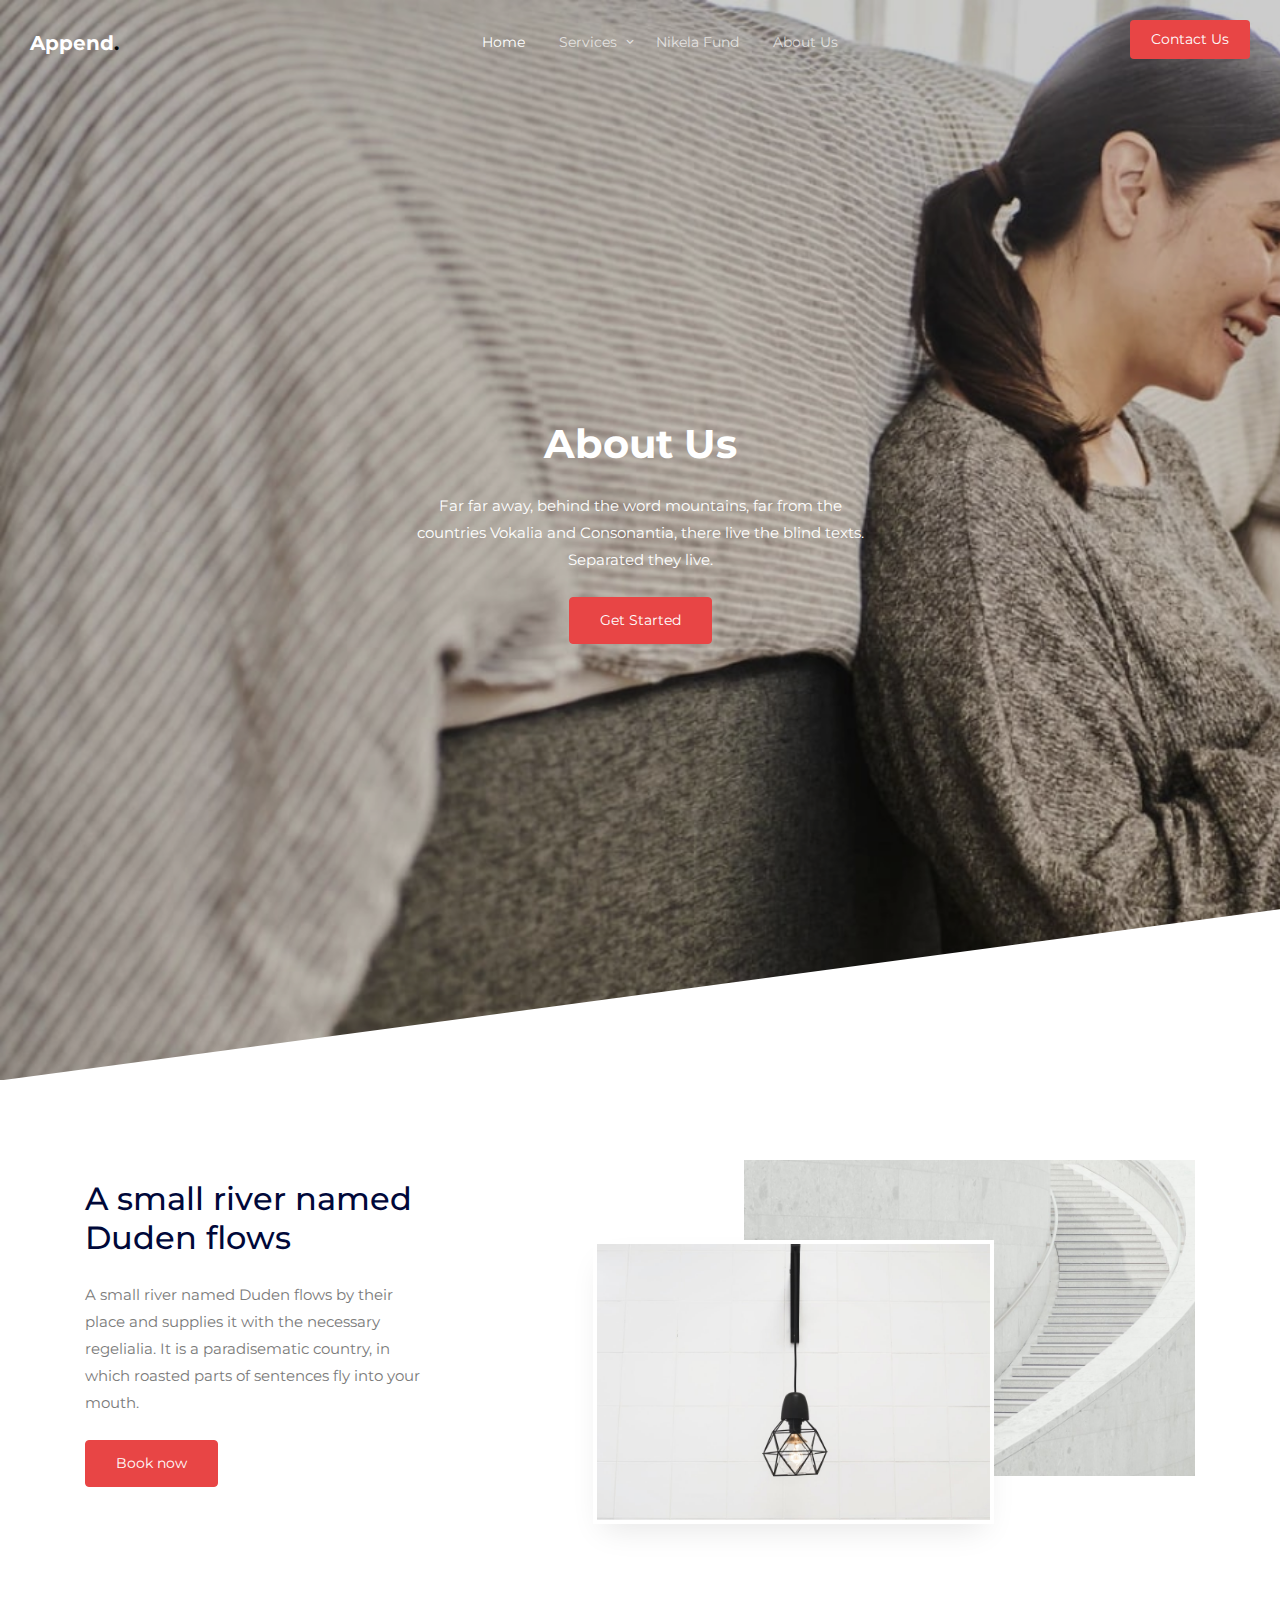
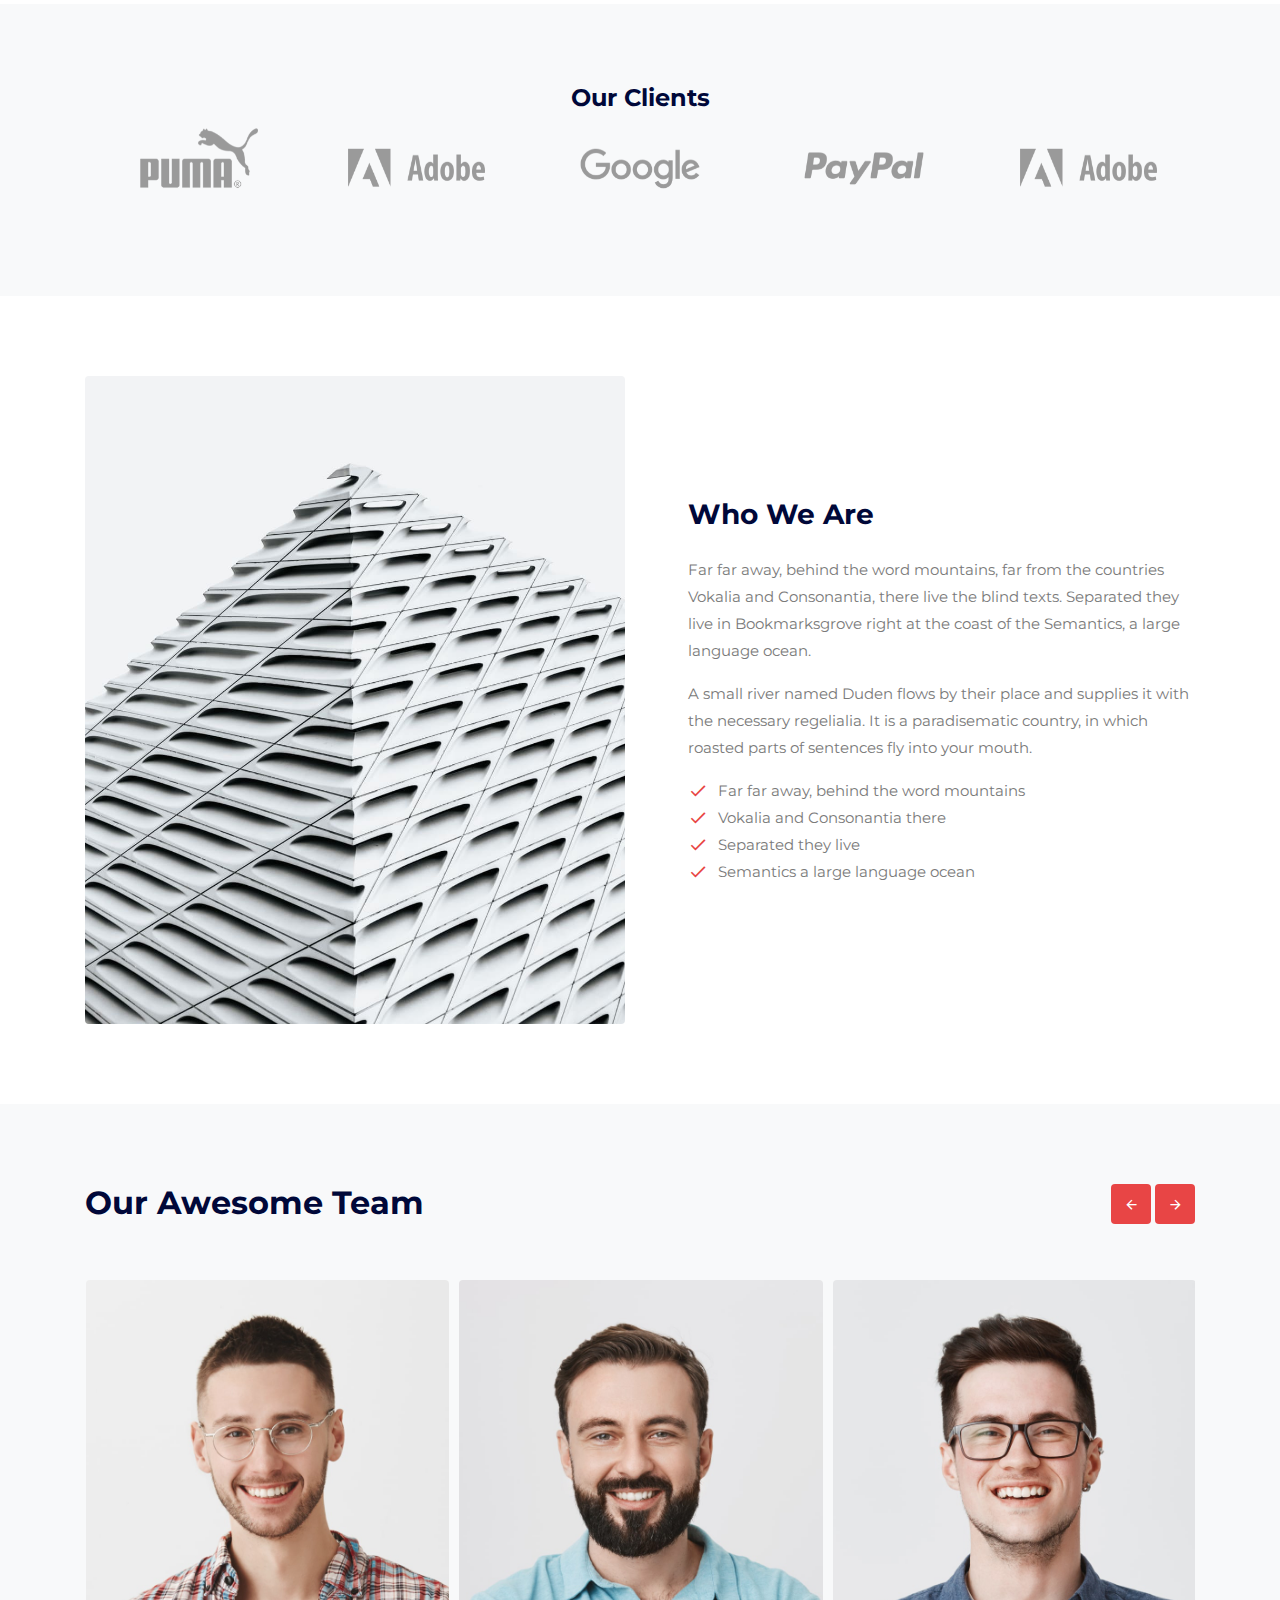
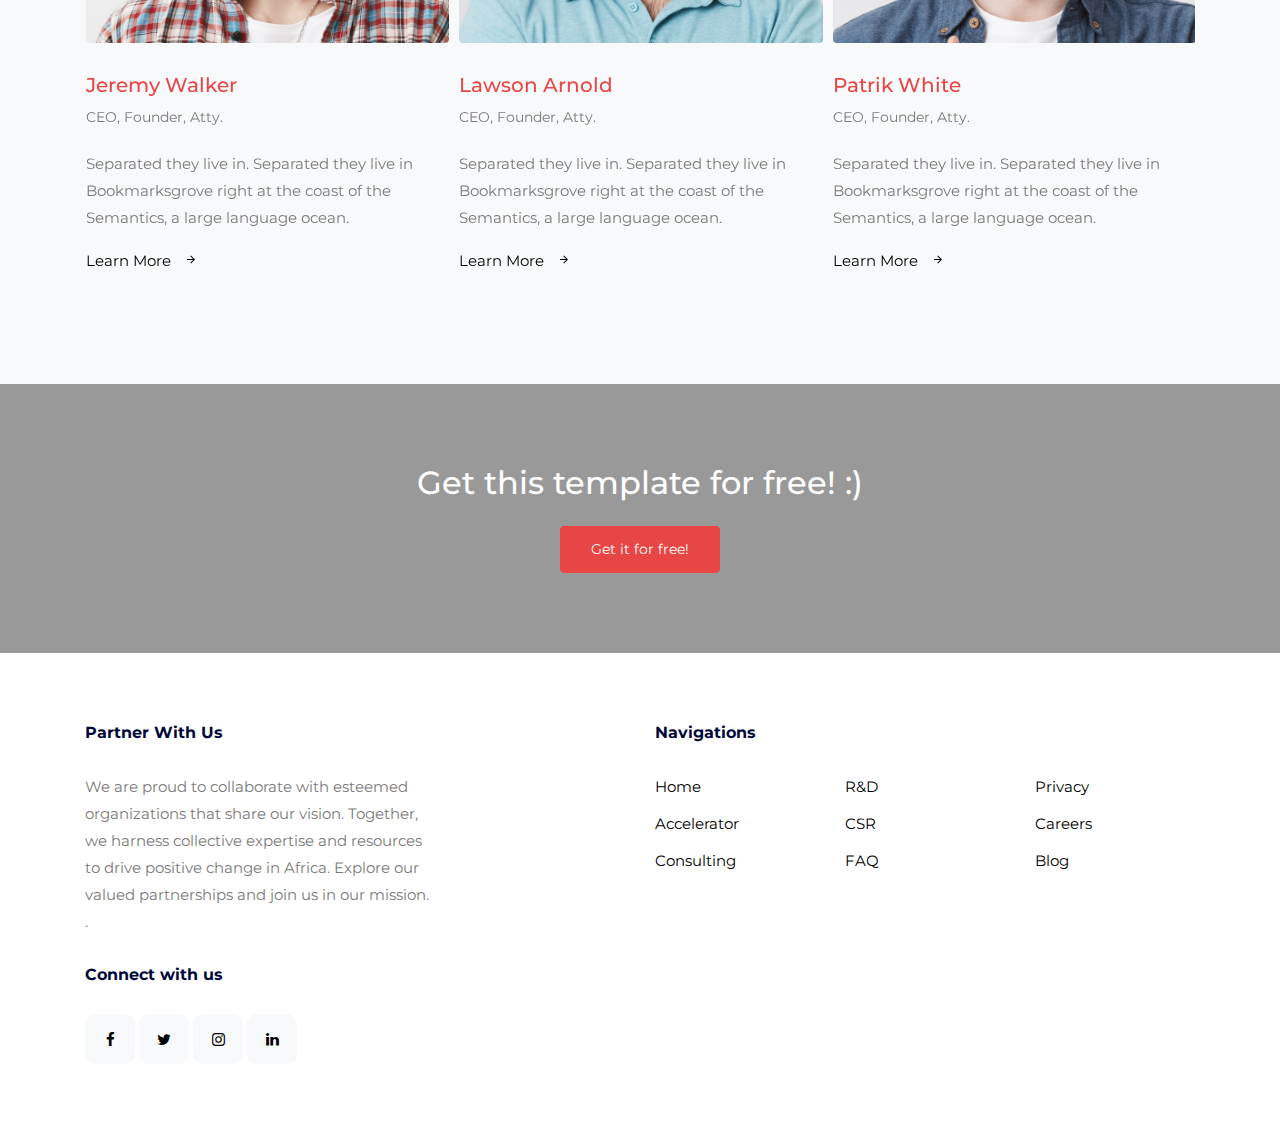
==== about.html @ 3a7e7c46 "first commit" ====
<!-- /*
* Template Name: Append
* Template Author: Untree.co
* Tempalte URI: https://untree.co/
* License: https://creativecommons.org/licenses/by/3.0/
*/ -->
<!doctype html>
<html lang="en">
<head>
  <meta charset="utf-8">
  <meta name="viewport" content="width=device-width, initial-scale=1, shrink-to-fit=no">
  <meta name="author" content="Untree.co">
  <link rel="shortcut icon" href="favicon.png">

  <meta name="description" content="" />
  <meta name="keywords" content="bootstrap, bootstrap4" />


  <link href="https://fonts.googleapis.com/css2?family=Montserrat:wght@300;400;700&display=swap" rel="stylesheet">
  
  <link rel="stylesheet" href="css/bootstrap.min.css">
  <link rel="stylesheet" href="css/owl.carousel.min.css">
  <link rel="stylesheet" href="css/owl.theme.default.min.css">
  <link rel="stylesheet" href="fonts/icomoon/style.css">
  <link rel="stylesheet" href="fonts/feather/style.css">
  <link rel="stylesheet" href="fonts/flaticon/font/flaticon.css">
  <link rel="stylesheet" href="css/jquery.fancybox.min.css">
  <link rel="stylesheet" href="css/aos.css">
  <link rel="stylesheet" href="css/style.css">

  <title>Append Free HTML Template by Untree.co</title>
</head>
<body>


    <div class="site-mobile-menu site-navbar-target">
      <div class="site-mobile-menu-header">
        <div class="site-mobile-menu-close">
          <span class="icofont-close js-menu-toggle"></span>
        </div>
      </div>
      <div class="site-mobile-menu-body"></div>
    </div>
    
    <div class="container">


      <nav class="site-nav">
        <div class="logo">
          <a href="index.html" class="text-white">Append<span class="text-black">.</span></a>
        </div>
        <div class="row align-items-center">
          
          
          <div class="col-12 col-sm-12 col-lg-12 site-navigation text-center">
            <ul class="js-clone-nav d-none d-lg-inline-block text-left site-menu">
              <li class="active"><a href="index.html">Home</a></li>
              <li class="has-children">
                <a href="#">Services</a>
                <ul class="dropdown">
                  <li><a href="accelerator.html">Upanuzi Accelerator</a></li>
                  <li><a href="consulting.html">Business Consulting</a></li>
                  <li><a href="research.html">Research and Development</a></li>
                  <li><a href="csr.html">CSR Advisory</a></li>

                   <!-- <li class="has-children"> 
                    <a href="#">Menu Two</a>
                   <ul class="dropdown">
                      <li><a href="#">Sub Menu One</a></li>
                      <li><a href="#">Sub Menu Two</a></li>
                      <li><a href="#">Sub Menu Three</a></li>
                    </ul> 
                  </li> -->
                  <!-- <li><a href="#">Menu Three</a></li> -->
                </ul>
              </li>
              <li><a href="nikela.html">Nikela Fund</a></li>
              <li><a href="about.html">About Us</a></li>
            </ul>

            <ul class="js-clone-nav d-none d-lg-inline-block text-left site-menu float-right menu-absolute">
              <li class="cta-button"><a href="contact.html" target="_blank">Contact Us</a></li>
            </ul>

            <a href="#" class="burger light ml-auto site-menu-toggle js-menu-toggle d-block d-lg-none" data-toggle="collapse" data-target="#main-navbar">
              <span></span>
            </a>

          </div>


        </div>  
      </nav> <!-- END nav -->

    </div> <!-- END container -->


    <div class="hero-slant overlay" data-stellar-background-ratio="0.5" style="background-image: url('images/hero-min.jpg')">

      <div class="container">
        <div class="row align-items-center justify-content-center">
          <div class="col-lg-7 intro text-center">
            <h1 class="text-white font-weight-bold mb-4" data-aos="fade-up" data-aos-delay="0">About Us</h1>
            <p class="text-white mb-4" data-aos="fade-up" data-aos-delay="100">Far far away, behind the word mountains, far from the countries Vokalia and Consonantia, there live the blind texts. Separated they live.</p>
            <p data-aos="fade-up" data-aos-delay="200"><a href="#" class="btn btn-primary">Get Started</a></p>
            
          
          </div>
          
          
        </div>

        
      </div>

      <div class="slant" style="background-image: url('images/slant.svg');"></div>
    </div>

    <div class="site-section about-section ">
      <div class="container">
        <div class="row align-items-center justify-content-between">
          <div class="col-lg-4">
            <h2 class="section-title mb-4">A small river named Duden flows</h2>
            <p>A small river named Duden flows by their place and supplies it with the necessary regelialia. It is a paradisematic country, in which roasted parts of sentences fly into your mouth.</p>
            <p class="mt-4"><a href="#" class="btn btn-primary btn-md">Book now</a></p>
          </div>
          <div class="col-lg-7 pl-lg-5 position-relative ">


            <div class="section-stack">
              <div class="image-stack">
                <div class="image-stack__item image-stack__item--top">
                  <img src="images/img_h_2-min.jpg" alt="">
                </div>
                <div class="image-stack__item image-stack__item--bottom">
                  <img src="images/img_h_3-min.jpg" alt="">
                </div>
              </div>
            </div>  

          </div>
        </div>
      </div>
    </div>

    <div class="site-section bg-light">
      <div class="container">
        <div class="row justify-content-center">
          <div class="col-lg-6 text-center">
            <h4 class="font-weight-bold">Our Clients</h4>
          </div>
        </div>

        <div class="owl-logos owl-carousel">
          <div class="item">
            <img src="images/logo-puma.png" alt="Image" class="img-fluid">
          </div>
          <div class="item">
            <img src="images/logo-adobe.png" alt="Image" class="img-fluid">
          </div>
          <div class="item">
            <img src="images/logo-google.png" alt="Image" class="img-fluid">
          </div>
          <div class="item">
            <img src="images/logo-paypal.png" alt="Image" class="img-fluid">
          </div>
          <div class="item">
            <img src="images/logo-adobe.png" alt="Image" class="img-fluid">
          </div>
          <div class="item">
            <img src="images/logo-google.png" alt="Image" class="img-fluid">
          </div>
          

        </div>
        
            
      </div>
      
    </div>
        

    <div class="site-section">
      <div class="container">
        <div class="row align-items-center">
          <div class="col-lg-6">
            <img src="images/img_v_2-min.jpg" alt="image" class="img-fluid rounded">
          </div>
          <div class="col-lg-6 pl-lg-5">
            <h3 class="mb-4 font-weight-bold">Who We Are</h3>
            <p>Far far away, behind the word mountains, far from the countries Vokalia and Consonantia, there live the blind texts. Separated they live in Bookmarksgrove right at the coast of the Semantics, a large language ocean.</p>

<p>A small river named Duden flows by their place and supplies it with the necessary regelialia. It is a paradisematic country, in which roasted parts of sentences fly into your mouth. </p>
            <ul class="list-check list-unstyled primary">
              <li>Far far away, behind the word mountains</li>
              <li>Vokalia and Consonantia there</li>
              <li>Separated they live</li>
              <li>Semantics a large language ocean</li>
            </ul>
          </div>
        </div>
      </div>
    </div>

    <div class="site-section slider-team-wrap bg-light">
      <div class="container">

        <div class="row mb-5 align-items-center">
          <div class="col-md-6">
            <h2 class="font-weight-bold">Our Awesome Team</h2>
          </div>
          <div class="col-md-6 text-left text-md-right">
            <div class="slider-nav">
              <a href="#" class="js-prev js-custom-prev-v2"><span class="icon-arrow_back"></span></a>
              <a href="#" class="js-next js-custom-next-v2"><span class="icon-arrow_forward"></span></a>

            </div> <!-- /.slider-nav -->
          </div>
        </div>

        <div class="slider-team owl-carousel no-nav owl-3-slider">
          <div class="team">
            <div class="pic">
              <img src="images/person_1-min.jpg" alt="Image" class="img-fluid">
            </div>
            <h3 clas><a href="#"><span class="">Jeremy</span> Walker</a></h3>
            <span class="d-block position">CEO, Founder, Atty.</span>
            <p>Separated they live in.
            Separated they live in Bookmarksgrove right at the coast of the Semantics, a large language ocean.</p>
            <p class="mb-0"><a href="#" class="more dark">Learn More <span class="icon-arrow_forward"></span></a></p>
          </div>
          <div class="team">
            <div class="pic">
              <img src="images/person_2-min.jpg" alt="Image" class="img-fluid">
            </div>
            <h3 clas><a href="#"><span class="">Lawson</span> Arnold</a></h3>
            <span class="d-block position">CEO, Founder, Atty.</span>
            <p>Separated they live in.
            Separated they live in Bookmarksgrove right at the coast of the Semantics, a large language ocean.</p>
            <p class="mb-0"><a href="#" class="more dark">Learn More <span class="icon-arrow_forward"></span></a></p>
          </div>

          <div class="team">
            <div class="pic">
              <img src="images/person_3-min.jpg" alt="Image" class="img-fluid">
            </div>
            <h3 clas><a href="#"><span class="">Patrik</span> White</a></h3>
            <span class="d-block position">CEO, Founder, Atty.</span>
            <p>Separated they live in.
            Separated they live in Bookmarksgrove right at the coast of the Semantics, a large language ocean.</p>
            <p class="mb-0"><a href="#" class="more dark">Learn More <span class="icon-arrow_forward"></span></a></p>
          </div>

          <div class="team">
            <div class="pic">
              <img src="images/person_4-min.jpg" alt="Image" class="img-fluid">
            </div>
            <h3 clas><a href="#"><span class="">Kathryn</span> Ryan</a></h3>
            <span class="d-block position">CEO, Founder, Atty.</span>
            <p>Separated they live in.
            Separated they live in Bookmarksgrove right at the coast of the Semantics, a large language ocean.</p>
            <p class="mb-0"><a href="#" class="more dark">Learn More <span class="icon-arrow_forward"></span></a></p>
          </div>

        </div>
      </div> <!-- /.container -->
    </div> <!-- /.untree_co-section -->
        
    
    <div class="site-section overlay site-cover-2" style="background-image: url('images/img_v_3-min.jpg')">
      <div class="container">
        <div class="row">
          <div class="col-lg-7 mx-auto text-center">
            <h2 class="text-white mb-4">Get this template for free! :)</h2>
            <p class="mb-0"><a href="https://untree.co/" rel="noopener" class="btn btn-primary">Get it for free!</a></p>
          </div>
        </div>
      </div>
    </div>

    <div class="site-footer">
      <div class="container">
        <div class="row justify-content-between">
          <div class="col-lg-4">
            <div class="widget">
              <h3>Partner With Us</h3>
              <p>We are proud to collaborate with esteemed organizations that share our vision. Together, we harness collective expertise and resources to drive positive change in Africa. Explore our valued partnerships and join us in our mission.
                .</p>
            </div>
            <div class="widget">
              <h3>Connect with us</h3>
              <ul class="social list-unstyled">
                <li><a href=" https://web.facebook.com/ilmconsultgh"><span class="icon-facebook"></span></a></li>
                <li><a href=" https://twitter.com/ilmconsult"><span class="icon-twitter"></span></a></li>
                <li><a href=" https://www.instagram.com/ilmconsultgh/"><span class="icon-instagram"></span></a></li>
                <!-- <li><a href="#"><span class="icon-dribbble"></span></a></li> -->
                <li><a href="https://www.linkedin.com/company/86673006/"><span class="icon-linkedin"></span></a></li>
              </ul>
            </div>
          </div>
          <div class="col-lg-6">
            <div class="row">
              <div class="col-12">
                <div class="widget">
                  <h3>Navigations</h3>
                </div>
              </div>
              <div class="col-6 col-sm-6 col-md-4">
                <div class="widget">
                  <ul class="links list-unstyled">
                    <li><a href="index.html">Home</a></li>
                    <li><a href="accelerator.html"> Accelerator</a></li>
                    <li><a href="consulting.html">Consulting</a></li>
                    
                  </ul>
                </div>
              </div>
              <div class="col-6 col-sm-6 col-md-4">
                <div class="widget">
                  <ul class="links list-unstyled">
                    <li><a href="research.html">R&D</a></li>
                    <li><a href="csr.html">CSR </a></li>
                    <li><a href="#">FAQ</a></li>

                    
                  </ul>
                </div>
              </div>
              <div class="col-6 col-sm-6 col-md-4">
                <div class="widget">
                  <ul class="links list-unstyled">                   
                    <li><a href="#">Privacy</a></li>
                    <li><a href="#">Careers</a></li>
                    <li><a href="#">Blog</a></li>
                  </ul>
                </div>
              </div>
            </div>
          </div>
        </div>

        <!-- <div class="row justify-content-center text-center copyright">
          <div class="col-md-8">
            <p>Copyright &copy;<script>document.write(new Date().getFullYear());</script>. All Rights Reserved. &mdash; Designed with love by <a href="https://untree.co">Untree.co</a> <!-- License information: https://untree.co/license/ -->
            <!-- </p> </br>  -->
            <!-- <p> Dsitributed by <a href="https://themewagon.com">themewagon</a> </p> -->
          <!-- </div> -->
        <!-- </div> -->
      </div>
    </div>
    

    <div id="overlayer"></div>
    <div class="loader">
      <div class="spinner-border" role="status">
        <span class="sr-only">Loading...</span>
      </div>
    </div>

    <script src="js/jquery-3.5.1.min.js"></script>
    <script src="js/jquery-migrate-3.0.0.min.js"></script>
    <script src="js/popper.min.js"></script>
    <script src="js/bootstrap.min.js"></script>
    <script src="js/owl.carousel.min.js"></script>
    <script src="js/aos.js"></script>
    <script src="js/imagesloaded.pkgd.js"></script>
    <script src="js/isotope.pkgd.min.js"></script>
    <script src="js/jquery.animateNumber.min.js"></script>
    <script src="js/jquery.stellar.min.js"></script>
    <script src="js/jquery.waypoints.min.js"></script>
    <script src="js/jquery.fancybox.min.js"></script>
    <script src="js/custom.js"></script>

    
  </body>
  </html>
---- fonts/icomoon/style.css ----
@font-face {
  font-family: 'icomoon';
  src:  url('fonts/icomoon.eot?10si43');
  src:  url('fonts/icomoon.eot?10si43#iefix') format('embedded-opentype'),
    url('fonts/icomoon.ttf?10si43') format('truetype'),
    url('fonts/icomoon.woff?10si43') format('woff'),
    url('fonts/icomoon.svg?10si43#icomoon') format('svg');
  font-weight: normal;
  font-style: normal;
}

[class^="icon-"], [class*=" icon-"] {
  /* use !important to prevent issues with browser extensions that change fonts */
  font-family: 'icomoon' !important;
  speak: none;
  font-style: normal;
  font-weight: normal;
  font-variant: normal;
  text-transform: none;
  line-height: 1;

  /* Better Font Rendering =========== */
  -webkit-font-smoothing: antialiased;
  -moz-osx-font-smoothing: grayscale;
}

.icon-asterisk:before {
  content: "\f069";
}
.icon-plus:before {
  content: "\f067";
}
.icon-question:before {
  content: "\f128";
}
.icon-minus:before {
  content: "\f068";
}
.icon-glass:before {
  content: "\f000";
}
.icon-music:before {
  content: "\f001";
}
.icon-search:before {
  content: "\f002";
}
.icon-envelope-o:before {
  content: "\f003";
}
.icon-heart:before {
  content: "\f004";
}
.icon-star:before {
  content: "\f005";
}
.icon-star-o:before {
  content: "\f006";
}
.icon-user:before {
  content: "\f007";
}
.icon-film:before {
  content: "\f008";
}
.icon-th-large:before {
  content: "\f009";
}
.icon-th:before {
  content: "\f00a";
}
.icon-th-list:before {
  content: "\f00b";
}
.icon-check:before {
  content: "\f00c";
}
.icon-close:before {
  content: "\f00d";
}
.icon-remove:before {
  content: "\f00d";
}
.icon-times:before {
  content: "\f00d";
}
.icon-search-plus:before {
  content: "\f00e";
}
.icon-search-minus:before {
  content: "\f010";
}
.icon-power-off:before {
  content: "\f011";
}
.icon-signal:before {
  content: "\f012";
}
.icon-cog:before {
  content: "\f013";
}
.icon-gear:before {
  content: "\f013";
}
.icon-trash-o:before {
  content: "\f014";
}
.icon-home:before {
  content: "\f015";
}
.icon-file-o:before {
  content: "\f016";
}
.icon-clock-o:before {
  content: "\f017";
}
.icon-road:before {
  content: "\f018";
}
.icon-download:before {
  content: "\f019";
}
.icon-arrow-circle-o-down:before {
  content: "\f01a";
}
.icon-arrow-circle-o-up:before {
  content: "\f01b";
}
.icon-inbox:before {
  content: "\f01c";
}
.icon-play-circle-o:before {
  content: "\f01d";
}
.icon-repeat:before {
  content: "\f01e";
}
.icon-rotate-right:before {
  content: "\f01e";
}
.icon-refresh:before {
  content: "\f021";
}
.icon-list-alt:before {
  content: "\f022";
}
.icon-lock:before {
  content: "\f023";
}
.icon-flag:before {
  content: "\f024";
}
.icon-headphones:before {
  content: "\f025";
}
.icon-volume-off:before {
  content: "\f026";
}
.icon-volume-down:before {
  content: "\f027";
}
.icon-volume-up:before {
  content: "\f028";
}
.icon-qrcode:before {
  content: "\f029";
}
.icon-barcode:before {
  content: "\f02a";
}
.icon-tag:before {
  content: "\f02b";
}
.icon-tags:before {
  content: "\f02c";
}
.icon-book:before {
  content: "\f02d";
}
.icon-bookmark:before {
  content: "\f02e";
}
.icon-print:before {
  content: "\f02f";
}
.icon-camera:before {
  content: "\f030";
}
.icon-font:before {
  content: "\f031";
}
.icon-bold:before {
  content: "\f032";
}
.icon-italic:before {
  content: "\f033";
}
.icon-text-height:before {
  content: "\f034";
}
.icon-text-width:before {
  content: "\f035";
}
.icon-align-left:before {
  content: "\f036";
}
.icon-align-center:before {
  content: "\f037";
}
.icon-align-right:before {
  content: "\f038";
}
.icon-align-justify:before {
  content: "\f039";
}
.icon-list:before {
  content: "\f03a";
}
.icon-dedent:before {
  content: "\f03b";
}
.icon-outdent:before {
  content: "\f03b";
}
.icon-indent:before {
  content: "\f03c";
}
.icon-video-camera:before {
  content: "\f03d";
}
.icon-image:before {
  content: "\f03e";
}
.icon-photo:before {
  content: "\f03e";
}
.icon-picture-o:before {
  content: "\f03e";
}
.icon-pencil:before {
  content: "\f040";
}
.icon-map-marker:before {
  content: "\f041";
}
.icon-adjust:before {
  content: "\f042";
}
.icon-tint:before {
  content: "\f043";
}
.icon-edit:before {
  content: "\f044";
}
.icon-pencil-square-o:before {
  content: "\f044";
}
.icon-share-square-o:before {
  content: "\f045";
}
.icon-check-square-o:before {
  content: "\f046";
}
.icon-arrows:before {
  content: "\f047";
}
.icon-step-backward:before {
  content: "\f048";
}
.icon-fast-backward:before {
  content: "\f049";
}
.icon-backward:before {
  content: "\f04a";
}
.icon-play:before {
  content: "\f04b";
}
.icon-pause:before {
  content: "\f04c";
}
.icon-stop:before {
  content: "\f04d";
}
.icon-forward:before {
  content: "\f04e";
}
.icon-fast-forward:before {
  content: "\f050";
}
.icon-step-forward:before {
  content: "\f051";
}
.icon-eject:before {
  content: "\f052";
}
.icon-chevron-left:before {
  content: "\f053";
}
.icon-chevron-right:before {
  content: "\f054";
}
.icon-plus-circle:before {
  content: "\f055";
}
.icon-minus-circle:before {
  content: "\f056";
}
.icon-times-circle:before {
  content: "\f057";
}
.icon-check-circle:before {
  content: "\f058";
}
.icon-question-circle:before {
  content: "\f059";
}
.icon-info-circle:before {
  content: "\f05a";
}
.icon-crosshairs:before {
  content: "\f05b";
}
.icon-times-circle-o:before {
  content: "\f05c";
}
.icon-check-circle-o:before {
  content: "\f05d";
}
.icon-ban:before {
  content: "\f05e";
}
.icon-arrow-left:before {
  content: "\f060";
}
.icon-arrow-right:before {
  content: "\f061";
}
.icon-arrow-up:before {
  content: "\f062";
}
.icon-arrow-down:before {
  content: "\f063";
}
.icon-mail-forward:before {
  content: "\f064";
}
.icon-share:before {
  content: "\f064";
}
.icon-expand:before {
  content: "\f065";
}
.icon-compress:before {
  content: "\f066";
}
.icon-exclamation-circle:before {
  content: "\f06a";
}
.icon-gift:before {
  content: "\f06b";
}
.icon-leaf:before {
  content: "\f06c";
}
.icon-fire:before {
  content: "\f06d";
}
.icon-eye:before {
  content: "\f06e";
}
.icon-eye-slash:before {
  content: "\f070";
}
.icon-exclamation-triangle:before {
  content: "\f071";
}
.icon-warning:before {
  content: "\f071";
}
.icon-plane:before {
  content: "\f072";
}
.icon-calendar:before {
  content: "\f073";
}
.icon-random:before {
  content: "\f074";
}
.icon-comment:before {
  content: "\f075";
}
.icon-magnet:before {
  content: "\f076";
}
.icon-chevron-up:before {
  content: "\f077";
}
.icon-chevron-down:before {
  content: "\f078";
}
.icon-retweet:before {
  content: "\f079";
}
.icon-shopping-cart:before {
  content: "\f07a";
}
.icon-folder:before {
  content: "\f07b";
}
.icon-folder-open:before {
  content: "\f07c";
}
.icon-arrows-v:before {
  content: "\f07d";
}
.icon-arrows-h:before {
  content: "\f07e";
}
.icon-bar-chart:before {
  content: "\f080";
}
.icon-bar-chart-o:before {
  content: "\f080";
}
.icon-twitter-square:before {
  content: "\f081";
}
.icon-facebook-square:before {
  content: "\f082";
}
.icon-camera-retro:before {
  content: "\f083";
}
.icon-key:before {
  content: "\f084";
}
.icon-cogs:before {
  content: "\f085";
}
.icon-gears:before {
  content: "\f085";
}
.icon-comments:before {
  content: "\f086";
}
.icon-thumbs-o-up:before {
  content: "\f087";
}
.icon-thumbs-o-down:before {
  content: "\f088";
}
.icon-star-half:before {
  content: "\f089";
}
.icon-heart-o:before {
  content: "\f08a";
}
.icon-sign-out:before {
  content: "\f08b";
}
.icon-linkedin-square:before {
  content: "\f08c";
}
.icon-thumb-tack:before {
  content: "\f08d";
}
.icon-external-link:before {
  content: "\f08e";
}
.icon-sign-in:before {
  content: "\f090";
}
.icon-trophy:before {
  content: "\f091";
}
.icon-github-square:before {
  content: "\f092";
}
.icon-upload:before {
  content: "\f093";
}
.icon-lemon-o:before {
  content: "\f094";
}
.icon-phone:before {
  content: "\f095";
}
.icon-square-o:before {
  content: "\f096";
}
.icon-bookmark-o:before {
  content: "\f097";
}
.icon-phone-square:before {
  content: "\f098";
}
.icon-twitter:before {
  content: "\f099";
}
.icon-facebook:before {
  content: "\f09a";
}
.icon-facebook-f:before {
  content: "\f09a";
}
.icon-github:before {
  content: "\f09b";
}
.icon-unlock:before {
  content: "\f09c";
}
.icon-credit-card:before {
  content: "\f09d";
}
.icon-feed:before {
  content: "\f09e";
}
.icon-rss:before {
  content: "\f09e";
}
.icon-hdd-o:before {
  content: "\f0a0";
}
.icon-bullhorn:before {
  content: "\f0a1";
}
.icon-bell-o:before {
  content: "\f0a2";
}
.icon-certificate:before {
  content: "\f0a3";
}
.icon-hand-o-right:before {
  content: "\f0a4";
}
.icon-hand-o-left:before {
  content: "\f0a5";
}
.icon-hand-o-up:before {
  content: "\f0a6";
}
.icon-hand-o-down:before {
  content: "\f0a7";
}
.icon-arrow-circle-left:before {
  content: "\f0a8";
}
.icon-arrow-circle-right:before {
  content: "\f0a9";
}
.icon-arrow-circle-up:before {
  content: "\f0aa";
}
.icon-arrow-circle-down:before {
  content: "\f0ab";
}
.icon-globe:before {
  content: "\f0ac";
}
.icon-wrench:before {
  content: "\f0ad";
}
.icon-tasks:before {
  content: "\f0ae";
}
.icon-filter:before {
  content: "\f0b0";
}
.icon-briefcase:before {
  content: "\f0b1";
}
.icon-arrows-alt:before {
  content: "\f0b2";
}
.icon-group:before {
  content: "\f0c0";
}
.icon-users:before {
  content: "\f0c0";
}
.icon-chain:before {
  content: "\f0c1";
}
.icon-link:before {
  content: "\f0c1";
}
.icon-cloud:before {
  content: "\f0c2";
}
.icon-flask:before {
  content: "\f0c3";
}
.icon-cut:before {
  content: "\f0c4";
}
.icon-scissors:before {
  content: "\f0c4";
}
.icon-copy:before {
  content: "\f0c5";
}
.icon-files-o:before {
  content: "\f0c5";
}
.icon-paperclip:before {
  content: "\f0c6";
}
.icon-floppy-o:before {
  content: "\f0c7";
}
.icon-save:before {
  content: "\f0c7";
}
.icon-square:before {
  content: "\f0c8";
}
.icon-bars:before {
  content: "\f0c9";
}
.icon-navicon:before {
  content: "\f0c9";
}
.icon-reorder:before {
  content: "\f0c9";
}
.icon-list-ul:before {
  content: "\f0ca";
}
.icon-list-ol:before {
  content: "\f0cb";
}
.icon-strikethrough:before {
  content: "\f0cc";
}
.icon-underline:before {
  content: "\f0cd";
}
.icon-table:before {
  content: "\f0ce";
}
.icon-magic:before {
  content: "\f0d0";
}
.icon-truck:before {
  content: "\f0d1";
}
.icon-pinterest:before {
  content: "\f0d2";
}
.icon-pinterest-square:before {
  content: "\f0d3";
}
.icon-google-plus-square:before {
  content: "\f0d4";
}
.icon-google-plus:before {
  content: "\f0d5";
}
.icon-money:before {
  content: "\f0d6";
}
.icon-caret-down:before {
  content: "\f0d7";
}
.icon-caret-up:before {
  content: "\f0d8";
}
.icon-caret-left:before {
  content: "\f0d9";
}
.icon-caret-right:before {
  content: "\f0da";
}
.icon-columns:before {
  content: "\f0db";
}
.icon-sort:before {
  content: "\f0dc";
}
.icon-unsorted:before {
  content: "\f0dc";
}
.icon-sort-desc:before {
  content: "\f0dd";
}
.icon-sort-down:before {
  content: "\f0dd";
}
.icon-sort-asc:before {
  content: "\f0de";
}
.icon-sort-up:before {
  content: "\f0de";
}
.icon-envelope:before {
  content: "\f0e0";
}
.icon-linkedin:before {
  content: "\f0e1";
}
.icon-rotate-left:before {
  content: "\f0e2";
}
.icon-undo:before {
  content: "\f0e2";
}
.icon-gavel:before {
  content: "\f0e3";
}
.icon-legal:before {
  content: "\f0e3";
}
.icon-dashboard:before {
  content: "\f0e4";
}
.icon-tachometer:before {
  content: "\f0e4";
}
.icon-comment-o:before {
  content: "\f0e5";
}
.icon-comments-o:before {
  content: "\f0e6";
}
.icon-bolt:before {
  content: "\f0e7";
}
.icon-flash:before {
  content: "\f0e7";
}
.icon-sitemap:before {
  content: "\f0e8";
}
.icon-umbrella:before {
  content: "\f0e9";
}
.icon-clipboard:before {
  content: "\f0ea";
}
.icon-paste:before {
  content: "\f0ea";
}
.icon-lightbulb-o:before {
  content: "\f0eb";
}
.icon-exchange:before {
  content: "\f0ec";
}
.icon-cloud-download:before {
  content: "\f0ed";
}
.icon-cloud-upload:before {
  content: "\f0ee";
}
.icon-user-md:before {
  content: "\f0f0";
}
.icon-stethoscope:before {
  content: "\f0f1";
}
.icon-suitcase:before {
  content: "\f0f2";
}
.icon-bell:before {
  content: "\f0f3";
}
.icon-coffee:before {
  content: "\f0f4";
}
.icon-cutlery:before {
  content: "\f0f5";
}
.icon-file-text-o:before {
  content: "\f0f6";
}
.icon-building-o:before {
  content: "\f0f7";
}
.icon-hospital-o:before {
  content: "\f0f8";
}
.icon-ambulance:before {
  content: "\f0f9";
}
.icon-medkit:before {
  content: "\f0fa";
}
.icon-fighter-jet:before {
  content: "\f0fb";
}
.icon-beer:before {
  content: "\f0fc";
}
.icon-h-square:before {
  content: "\f0fd";
}
.icon-plus-square:before {
  content: "\f0fe";
}
.icon-angle-double-left:before {
  content: "\f100";
}
.icon-angle-double-right:before {
  content: "\f101";
}
.icon-angle-double-up:before {
  content: "\f102";
}
.icon-angle-double-down:before {
  content: "\f103";
}
.icon-angle-left:before {
  content: "\f104";
}
.icon-angle-right:before {
  content: "\f105";
}
.icon-angle-up:before {
  content: "\f106";
}
.icon-angle-down:before {
  content: "\f107";
}
.icon-desktop:before {
  content: "\f108";
}
.icon-laptop:before {
  content: "\f109";
}
.icon-tablet:before {
  content: "\f10a";
}
.icon-mobile:before {
  content: "\f10b";
}
.icon-mobile-phone:before {
  content: "\f10b";
}
.icon-circle-o:before {
  content: "\f10c";
}
.icon-quote-left:before {
  content: "\f10d";
}
.icon-quote-right:before {
  content: "\f10e";
}
.icon-spinner:before {
  content: "\f110";
}
.icon-circle:before {
  content: "\f111";
}
.icon-mail-reply:before {
  content: "\f112";
}
.icon-reply:before {
  content: "\f112";
}
.icon-github-alt:before {
  content: "\f113";
}
.icon-folder-o:before {
  content: "\f114";
}
.icon-folder-open-o:before {
  content: "\f115";
}
.icon-smile-o:before {
  content: "\f118";
}
.icon-frown-o:before {
  content: "\f119";
}
.icon-meh-o:before {
  content: "\f11a";
}
.icon-gamepad:before {
  content: "\f11b";
}
.icon-keyboard-o:before {
  content: "\f11c";
}
.icon-flag-o:before {
  content: "\f11d";
}
.icon-flag-checkered:before {
  content: "\f11e";
}
.icon-terminal:before {
  content: "\f120";
}
.icon-code:before {
  content: "\f121";
}
.icon-mail-reply-all:before {
  content: "\f122";
}
.icon-reply-all:before {
  content: "\f122";
}
.icon-star-half-empty:before {
  content: "\f123";
}
.icon-star-half-full:before {
  content: "\f123";
}
.icon-star-half-o:before {
  content: "\f123";
}
.icon-location-arrow:before {
  content: "\f124";
}
.icon-crop:before {
  content: "\f125";
}
.icon-code-fork:before {
  content: "\f126";
}
.icon-chain-broken:before {
  content: "\f127";
}
.icon-unlink:before {
  content: "\f127";
}
.icon-info:before {
  content: "\f129";
}
.icon-exclamation:before {
  content: "\f12a";
}
.icon-superscript:before {
  content: "\f12b";
}
.icon-subscript:before {
  content: "\f12c";
}
.icon-eraser:before {
  content: "\f12d";
}
.icon-puzzle-piece:before {
  content: "\f12e";
}
.icon-microphone:before {
  content: "\f130";
}
.icon-microphone-slash:before {
  content: "\f131";
}
.icon-shield:before {
  content: "\f132";
}
.icon-calendar-o:before {
  content: "\f133";
}
.icon-fire-extinguisher:before {
  content: "\f134";
}
.icon-rocket:before {
  content: "\f135";
}
.icon-maxcdn:before {
  content: "\f136";
}
.icon-chevron-circle-left:before {
  content: "\f137";
}
.icon-chevron-circle-right:before {
  content: "\f138";
}
.icon-chevron-circle-up:before {
  content: "\f139";
}
.icon-chevron-circle-down:before {
  content: "\f13a";
}
.icon-html5:before {
  content: "\f13b";
}
.icon-css3:before {
  content: "\f13c";
}
.icon-anchor:before {
  content: "\f13d";
}
.icon-unlock-alt:before {
  content: "\f13e";
}
.icon-bullseye:before {
  content: "\f140";
}
.icon-ellipsis-h:before {
  content: "\f141";
}
.icon-ellipsis-v:before {
  content: "\f142";
}
.icon-rss-square:before {
  content: "\f143";
}
.icon-play-circle:before {
  content: "\f144";
}
.icon-ticket:before {
  content: "\f145";
}
.icon-minus-square:before {
  content: "\f146";
}
.icon-minus-square-o:before {
  content: "\f147";
}
.icon-level-up:before {
  content: "\f148";
}
.icon-level-down:before {
  content: "\f149";
}
.icon-check-square:before {
  content: "\f14a";
}
.icon-pencil-square:before {
  content: "\f14b";
}
.icon-external-link-square:before {
  content: "\f14c";
}
.icon-share-square:before {
  content: "\f14d";
}
.icon-compass:before {
  content: "\f14e";
}
.icon-caret-square-o-down:before {
  content: "\f150";
}
.icon-toggle-down:before {
  content: "\f150";
}
.icon-caret-square-o-up:before {
  content: "\f151";
}
.icon-toggle-up:before {
  content: "\f151";
}
.icon-caret-square-o-right:before {
  content: "\f152";
}
.icon-toggle-right:before {
  content: "\f152";
}
.icon-eur:before {
  content: "\f153";
}
.icon-euro:before {
  content: "\f153";
}
.icon-gbp:before {
  content: "\f154";
}
.icon-dollar:before {
  content: "\f155";
}
.icon-usd:before {
  content: "\f155";
}
.icon-inr:before {
  content: "\f156";
}
.icon-rupee:before {
  content: "\f156";
}
.icon-cny:before {
  content: "\f157";
}
.icon-jpy:before {
  content: "\f157";
}
.icon-rmb:before {
  content: "\f157";
}
.icon-yen:before {
  content: "\f157";
}
.icon-rouble:before {
  content: "\f158";
}
.icon-rub:before {
  content: "\f158";
}
.icon-ruble:before {
  content: "\f158";
}
.icon-krw:before {
  content: "\f159";
}
.icon-won:before {
  content: "\f159";
}
.icon-bitcoin:before {
  content: "\f15a";
}
.icon-btc:before {
  content: "\f15a";
}
.icon-file:before {
  content: "\f15b";
}
.icon-file-text:before {
  content: "\f15c";
}
.icon-sort-alpha-asc:before {
  content: "\f15d";
}
.icon-sort-alpha-desc:before {
  content: "\f15e";
}
.icon-sort-amount-asc:before {
  content: "\f160";
}
.icon-sort-amount-desc:before {
  content: "\f161";
}
.icon-sort-numeric-asc:before {
  content: "\f162";
}
.icon-sort-numeric-desc:before {
  content: "\f163";
}
.icon-thumbs-up:before {
  content: "\f164";
}
.icon-thumbs-down:before {
  content: "\f165";
}
.icon-youtube-square:before {
  content: "\f166";
}
.icon-youtube:before {
  content: "\f167";
}
.icon-xing:before {
  content: "\f168";
}
.icon-xing-square:before {
  content: "\f169";
}
.icon-youtube-play:before {
  content: "\f16a";
}
.icon-dropbox:before {
  content: "\f16b";
}
.icon-stack-overflow:before {
  content: "\f16c";
}
.icon-instagram:before {
  content: "\f16d";
}
.icon-flickr:before {
  content: "\f16e";
}
.icon-adn:before {
  content: "\f170";
}
.icon-bitbucket:before {
  content: "\f171";
}
.icon-bitbucket-square:before {
  content: "\f172";
}
.icon-tumblr:before {
  content: "\f173";
}
.icon-tumblr-square:before {
  content: "\f174";
}
.icon-long-arrow-down:before {
  content: "\f175";
}
.icon-long-arrow-up:before {
  content: "\f176";
}
.icon-long-arrow-left:before {
  content: "\f177";
}
.icon-long-arrow-right:before {
  content: "\f178";
}
.icon-apple:before {
  content: "\f179";
}
.icon-windows:before {
  content: "\f17a";
}
.icon-android:before {
  content: "\f17b";
}
.icon-linux:before {
  content: "\f17c";
}
.icon-dribbble:before {
  content: "\f17d";
}
.icon-skype:before {
  content: "\f17e";
}
.icon-foursquare:before {
  content: "\f180";
}
.icon-trello:before {
  content: "\f181";
}
.icon-female:before {
  content: "\f182";
}
.icon-male:before {
  content: "\f183";
}
.icon-gittip:before {
  content: "\f184";
}
.icon-gratipay:before {
  content: "\f184";
}
.icon-sun-o:before {
  content: "\f185";
}
.icon-moon-o:before {
  content: "\f186";
}
.icon-archive:before {
  content: "\f187";
}
.icon-bug:before {
  content: "\f188";
}
.icon-vk:before {
  content: "\f189";
}
.icon-weibo:before {
  content: "\f18a";
}
.icon-renren:before {
  content: "\f18b";
}
.icon-pagelines:before {
  content: "\f18c";
}
.icon-stack-exchange:before {
  content: "\f18d";
}
.icon-arrow-circle-o-right:before {
  content: "\f18e";
}
.icon-arrow-circle-o-left:before {
  content: "\f190";
}
.icon-caret-square-o-left:before {
  content: "\f191";
}
.icon-toggle-left:before {
  content: "\f191";
}
.icon-dot-circle-o:before {
  content: "\f192";
}
.icon-wheelchair:before {
  content: "\f193";
}
.icon-vimeo-square:before {
  content: "\f194";
}
.icon-try:before {
  content: "\f195";
}
.icon-turkish-lira:before {
  content: "\f195";
}
.icon-plus-square-o:before {
  content: "\f196";
}
.icon-space-shuttle:before {
  content: "\f197";
}
.icon-slack:before {
  content: "\f198";
}
.icon-envelope-square:before {
  content: "\f199";
}
.icon-wordpress:before {
  content: "\f19a";
}
.icon-openid:before {
  content: "\f19b";
}
.icon-bank:before {
  content: "\f19c";
}
.icon-institution:before {
  content: "\f19c";
}
.icon-university:before {
  content: "\f19c";
}
.icon-graduation-cap:before {
  content: "\f19d";
}
.icon-mortar-board:before {
  content: "\f19d";
}
.icon-yahoo:before {
  content: "\f19e";
}
.icon-google:before {
  content: "\f1a0";
}
.icon-reddit:before {
  content: "\f1a1";
}
.icon-reddit-square:before {
  content: "\f1a2";
}
.icon-stumbleupon-circle:before {
  content: "\f1a3";
}
.icon-stumbleupon:before {
  content: "\f1a4";
}
.icon-delicious:before {
  content: "\f1a5";
}
.icon-digg:before {
  content: "\f1a6";
}
.icon-pied-piper-pp:before {
  content: "\f1a7";
}
.icon-pied-piper-alt:before {
  content: "\f1a8";
}
.icon-drupal:before {
  content: "\f1a9";
}
.icon-joomla:before {
  content: "\f1aa";
}
.icon-language:before {
  content: "\f1ab";
}
.icon-fax:before {
  content: "\f1ac";
}
.icon-building:before {
  content: "\f1ad";
}
.icon-child:before {
  content: "\f1ae";
}
.icon-paw:before {
  content: "\f1b0";
}
.icon-spoon:before {
  content: "\f1b1";
}
.icon-cube:before {
  content: "\f1b2";
}
.icon-cubes:before {
  content: "\f1b3";
}
.icon-behance:before {
  content: "\f1b4";
}
.icon-behance-square:before {
  content: "\f1b5";
}
.icon-steam:before {
  content: "\f1b6";
}
.icon-steam-square:before {
  content: "\f1b7";
}
.icon-recycle:before {
  content: "\f1b8";
}
.icon-automobile:before {
  content: "\f1b9";
}
.icon-car:before {
  content: "\f1b9";
}
.icon-cab:before {
  content: "\f1ba";
}
.icon-taxi:before {
  content: "\f1ba";
}
.icon-tree:before {
  content: "\f1bb";
}
.icon-spotify:before {
  content: "\f1bc";
}
.icon-deviantart:before {
  content: "\f1bd";
}
.icon-soundcloud:before {
  content: "\f1be";
}
.icon-database:before {
  content: "\f1c0";
}
.icon-file-pdf-o:before {
  content: "\f1c1";
}
.icon-file-word-o:before {
  content: "\f1c2";
}
.icon-file-excel-o:before {
  content: "\f1c3";
}
.icon-file-powerpoint-o:before {
  content: "\f1c4";
}
.icon-file-image-o:before {
  content: "\f1c5";
}
.icon-file-photo-o:before {
  content: "\f1c5";
}
.icon-file-picture-o:before {
  content: "\f1c5";
}
.icon-file-archive-o:before {
  content: "\f1c6";
}
.icon-file-zip-o:before {
  content: "\f1c6";
}
.icon-file-audio-o:before {
  content: "\f1c7";
}
.icon-file-sound-o:before {
  content: "\f1c7";
}
.icon-file-movie-o:before {
  content: "\f1c8";
}
.icon-file-video-o:before {
  content: "\f1c8";
}
.icon-file-code-o:before {
  content: "\f1c9";
}
.icon-vine:before {
  content: "\f1ca";
}
.icon-codepen:before {
  content: "\f1cb";
}
.icon-jsfiddle:before {
  content: "\f1cc";
}
.icon-life-bouy:before {
  content: "\f1cd";
}
.icon-life-buoy:before {
  content: "\f1cd";
}
.icon-life-ring:before {
  content: "\f1cd";
}
.icon-life-saver:before {
  content: "\f1cd";
}
.icon-support:before {
  content: "\f1cd";
}
.icon-circle-o-notch:before {
  content: "\f1ce";
}
.icon-ra:before {
  content: "\f1d0";
}
.icon-rebel:before {
  content: "\f1d0";
}
.icon-resistance:before {
  content: "\f1d0";
}
.icon-empire:before {
  content: "\f1d1";
}
.icon-ge:before {
  content: "\f1d1";
}
.icon-git-square:before {
  content: "\f1d2";
}
.icon-git:before {
  content: "\f1d3";
}
.icon-hacker-news:before {
  content: "\f1d4";
}
.icon-y-combinator-square:before {
  content: "\f1d4";
}
.icon-yc-square:before {
  content: "\f1d4";
}
.icon-tencent-weibo:before {
  content: "\f1d5";
}
.icon-qq:before {
  content: "\f1d6";
}
.icon-wechat:before {
  content: "\f1d7";
}
.icon-weixin:before {
  content: "\f1d7";
}
.icon-paper-plane:before {
  content: "\f1d8";
}
.icon-send:before {
  content: "\f1d8";
}
.icon-paper-plane-o:before {
  content: "\f1d9";
}
.icon-send-o:before {
  content: "\f1d9";
}
.icon-history:before {
  content: "\f1da";
}
.icon-circle-thin:before {
  content: "\f1db";
}
.icon-header:before {
  content: "\f1dc";
}
.icon-paragraph:before {
  content: "\f1dd";
}
.icon-sliders:before {
  content: "\f1de";
}
.icon-share-alt:before {
  content: "\f1e0";
}
.icon-share-alt-square:before {
  content: "\f1e1";
}
.icon-bomb:before {
  content: "\f1e2";
}
.icon-futbol-o:before {
  content: "\f1e3";
}
.icon-soccer-ball-o:before {
  content: "\f1e3";
}
.icon-tty:before {
  content: "\f1e4";
}
.icon-binoculars:before {
  content: "\f1e5";
}
.icon-plug:before {
  content: "\f1e6";
}
.icon-slideshare:before {
  content: "\f1e7";
}
.icon-twitch:before {
  content: "\f1e8";
}
.icon-yelp:before {
  content: "\f1e9";
}
.icon-newspaper-o:before {
  content: "\f1ea";
}
.icon-wifi:before {
  content: "\f1eb";
}
.icon-calculator:before {
  content: "\f1ec";
}
.icon-paypal:before {
  content: "\f1ed";
}
.icon-google-wallet:before {
  content: "\f1ee";
}
.icon-cc-visa:before {
  content: "\f1f0";
}
.icon-cc-mastercard:before {
  content: "\f1f1";
}
.icon-cc-discover:before {
  content: "\f1f2";
}
.icon-cc-amex:before {
  content: "\f1f3";
}
.icon-cc-paypal:before {
  content: "\f1f4";
}
.icon-cc-stripe:before {
  content: "\f1f5";
}
.icon-bell-slash:before {
  content: "\f1f6";
}
.icon-bell-slash-o:before {
  content: "\f1f7";
}
.icon-trash:before {
  content: "\f1f8";
}
.icon-copyright:before {
  content: "\f1f9";
}
.icon-at:before {
  content: "\f1fa";
}
.icon-eyedropper:before {
  content: "\f1fb";
}
.icon-paint-brush:before {
  content: "\f1fc";
}
.icon-birthday-cake:before {
  content: "\f1fd";
}
.icon-area-chart:before {
  content: "\f1fe";
}
.icon-pie-chart:before {
  content: "\f200";
}
.icon-line-chart:before {
  content: "\f201";
}
.icon-lastfm:before {
  content: "\f202";
}
.icon-lastfm-square:before {
  content: "\f203";
}
.icon-toggle-off:before {
  content: "\f204";
}
.icon-toggle-on:before {
  content: "\f205";
}
.icon-bicycle:before {
  content: "\f206";
}
.icon-bus:before {
  content: "\f207";
}
.icon-ioxhost:before {
  content: "\f208";
}
.icon-angellist:before {
  content: "\f209";
}
.icon-cc:before {
  content: "\f20a";
}
.icon-ils:before {
  content: "\f20b";
}
.icon-shekel:before {
  content: "\f20b";
}
.icon-sheqel:before {
  content: "\f20b";
}
.icon-meanpath:before {
  content: "\f20c";
}
.icon-buysellads:before {
  content: "\f20d";
}
.icon-connectdevelop:before {
  content: "\f20e";
}
.icon-dashcube:before {
  content: "\f210";
}
.icon-forumbee:before {
  content: "\f211";
}
.icon-leanpub:before {
  content: "\f212";
}
.icon-sellsy:before {
  content: "\f213";
}
.icon-shirtsinbulk:before {
  content: "\f214";
}
.icon-simplybuilt:before {
  content: "\f215";
}
.icon-skyatlas:before {
  content: "\f216";
}
.icon-cart-plus:before {
  content: "\f217";
}
.icon-cart-arrow-down:before {
  content: "\f218";
}
.icon-diamond:before {
  content: "\f219";
}
.icon-ship:before {
  content: "\f21a";
}
.icon-user-secret:before {
  content: "\f21b";
}
.icon-motorcycle:before {
  content: "\f21c";
}
.icon-street-view:before {
  content: "\f21d";
}
.icon-heartbeat:before {
  content: "\f21e";
}
.icon-venus:before {
  content: "\f221";
}
.icon-mars:before {
  content: "\f222";
}
.icon-mercury:before {
  content: "\f223";
}
.icon-intersex:before {
  content: "\f224";
}
.icon-transgender:before {
  content: "\f224";
}
.icon-transgender-alt:before {
  content: "\f225";
}
.icon-venus-double:before {
  content: "\f226";
}
.icon-mars-double:before {
  content: "\f227";
}
.icon-venus-mars:before {
  content: "\f228";
}
.icon-mars-stroke:before {
  content: "\f229";
}
.icon-mars-stroke-v:before {
  content: "\f22a";
}
.icon-mars-stroke-h:before {
  content: "\f22b";
}
.icon-neuter:before {
  content: "\f22c";
}
.icon-genderless:before {
  content: "\f22d";
}
.icon-facebook-official:before {
  content: "\f230";
}
.icon-pinterest-p:before {
  content: "\f231";
}
.icon-whatsapp:before {
  content: "\f232";
}
.icon-server:before {
  content: "\f233";
}
.icon-user-plus:before {
  content: "\f234";
}
.icon-user-times:before {
  content: "\f235";
}
.icon-bed:before {
  content: "\f236";
}
.icon-hotel:before {
  content: "\f236";
}
.icon-viacoin:before {
  content: "\f237";
}
.icon-train:before {
  content: "\f238";
}
.icon-subway:before {
  content: "\f239";
}
.icon-medium:before {
  content: "\f23a";
}
.icon-y-combinator:before {
  content: "\f23b";
}
.icon-yc:before {
  content: "\f23b";
}
.icon-optin-monster:before {
  content: "\f23c";
}
.icon-opencart:before {
  content: "\f23d";
}
.icon-expeditedssl:before {
  content: "\f23e";
}
.icon-battery:before {
  content: "\f240";
}
.icon-battery-4:before {
  content: "\f240";
}
.icon-battery-full:before {
  content: "\f240";
}
.icon-battery-3:before {
  content: "\f241";
}
.icon-battery-three-quarters:before {
  content: "\f241";
}
.icon-battery-2:before {
  content: "\f242";
}
.icon-battery-half:before {
  content: "\f242";
}
.icon-battery-1:before {
  content: "\f243";
}
.icon-battery-quarter:before {
  content: "\f243";
}
.icon-battery-0:before {
  content: "\f244";
}
.icon-battery-empty:before {
  content: "\f244";
}
.icon-mouse-pointer:before {
  content: "\f245";
}
.icon-i-cursor:before {
  content: "\f246";
}
.icon-object-group:before {
  content: "\f247";
}
.icon-object-ungroup:before {
  content: "\f248";
}
.icon-sticky-note:before {
  content: "\f249";
}
.icon-sticky-note-o:before {
  content: "\f24a";
}
.icon-cc-jcb:before {
  content: "\f24b";
}
.icon-cc-diners-club:before {
  content: "\f24c";
}
.icon-clone:before {
  content: "\f24d";
}
.icon-balance-scale:before {
  content: "\f24e";
}
.icon-hourglass-o:before {
  content: "\f250";
}
.icon-hourglass-1:before {
  content: "\f251";
}
.icon-hourglass-start:before {
  content: "\f251";
}
.icon-hourglass-2:before {
  content: "\f252";
}
.icon-hourglass-half:before {
  content: "\f252";
}
.icon-hourglass-3:before {
  content: "\f253";
}
.icon-hourglass-end:before {
  content: "\f253";
}
.icon-hourglass:before {
  content: "\f254";
}
.icon-hand-grab-o:before {
  content: "\f255";
}
.icon-hand-rock-o:before {
  content: "\f255";
}
.icon-hand-paper-o:before {
  content: "\f256";
}
.icon-hand-stop-o:before {
  content: "\f256";
}
.icon-hand-scissors-o:before {
  content: "\f257";
}
.icon-hand-lizard-o:before {
  content: "\f258";
}
.icon-hand-spock-o:before {
  content: "\f259";
}
.icon-hand-pointer-o:before {
  content: "\f25a";
}
.icon-hand-peace-o:before {
  content: "\f25b";
}
.icon-trademark:before {
  content: "\f25c";
}
.icon-registered:before {
  content: "\f25d";
}
.icon-creative-commons:before {
  content: "\f25e";
}
.icon-gg:before {
  content: "\f260";
}
.icon-gg-circle:before {
  content: "\f261";
}
.icon-tripadvisor:before {
  content: "\f262";
}
.icon-odnoklassniki:before {
  content: "\f263";
}
.icon-odnoklassniki-square:before {
  content: "\f264";
}
.icon-get-pocket:before {
  content: "\f265";
}
.icon-wikipedia-w:before {
  content: "\f266";
}
.icon-safari:before {
  content: "\f267";
}
.icon-chrome:before {
  content: "\f268";
}
.icon-firefox:before {
  content: "\f269";
}
.icon-opera:before {
  content: "\f26a";
}
.icon-internet-explorer:before {
  content: "\f26b";
}
.icon-television:before {
  content: "\f26c";
}
.icon-tv:before {
  content: "\f26c";
}
.icon-contao:before {
  content: "\f26d";
}
.icon-500px:before {
  content: "\f26e";
}
.icon-amazon:before {
  content: "\f270";
}
.icon-calendar-plus-o:before {
  content: "\f271";
}
.icon-calendar-minus-o:before {
  content: "\f272";
}
.icon-calendar-times-o:before {
  content: "\f273";
}
.icon-calendar-check-o:before {
  content: "\f274";
}
.icon-industry:before {
  content: "\f275";
}
.icon-map-pin:before {
  content: "\f276";
}
.icon-map-signs:before {
  content: "\f277";
}
.icon-map-o:before {
  content: "\f278";
}
.icon-map:before {
  content: "\f279";
}
.icon-commenting:before {
  content: "\f27a";
}
.icon-commenting-o:before {
  content: "\f27b";
}
.icon-houzz:before {
  content: "\f27c";
}
.icon-vimeo:before {
  content: "\f27d";
}
.icon-black-tie:before {
  content: "\f27e";
}
.icon-fonticons:before {
  content: "\f280";
}
.icon-reddit-alien:before {
  content: "\f281";
}
.icon-edge:before {
  content: "\f282";
}
.icon-credit-card-alt:before {
  content: "\f283";
}
.icon-codiepie:before {
  content: "\f284";
}
.icon-modx:before {
  content: "\f285";
}
.icon-fort-awesome:before {
  content: "\f286";
}
.icon-usb:before {
  content: "\f287";
}
.icon-product-hunt:before {
  content: "\f288";
}
.icon-mixcloud:before {
  content: "\f289";
}
.icon-scribd:before {
  content: "\f28a";
}
.icon-pause-circle:before {
  content: "\f28b";
}
.icon-pause-circle-o:before {
  content: "\f28c";
}
.icon-stop-circle:before {
  content: "\f28d";
}
.icon-stop-circle-o:before {
  content: "\f28e";
}
.icon-shopping-bag:before {
  content: "\f290";
}
.icon-shopping-basket:before {
  content: "\f291";
}
.icon-hashtag:before {
  content: "\f292";
}
.icon-bluetooth:before {
  content: "\f293";
}
.icon-bluetooth-b:before {
  content: "\f294";
}
.icon-percent:before {
  content: "\f295";
}
.icon-gitlab:before {
  content: "\f296";
}
.icon-wpbeginner:before {
  content: "\f297";
}
.icon-wpforms:before {
  content: "\f298";
}
.icon-envira:before {
  content: "\f299";
}
.icon-universal-access:before {
  content: "\f29a";
}
.icon-wheelchair-alt:before {
  content: "\f29b";
}
.icon-question-circle-o:before {
  content: "\f29c";
}
.icon-blind:before {
  content: "\f29d";
}
.icon-audio-description:before {
  content: "\f29e";
}
.icon-volume-control-phone:before {
  content: "\f2a0";
}
.icon-braille:before {
  content: "\f2a1";
}
.icon-assistive-listening-systems:before {
  content: "\f2a2";
}
.icon-american-sign-language-interpreting:before {
  content: "\f2a3";
}
.icon-asl-interpreting:before {
  content: "\f2a3";
}
.icon-deaf:before {
  content: "\f2a4";
}
.icon-deafness:before {
  content: "\f2a4";
}
.icon-hard-of-hearing:before {
  content: "\f2a4";
}
.icon-glide:before {
  content: "\f2a5";
}
.icon-glide-g:before {
  content: "\f2a6";
}
.icon-sign-language:before {
  content: "\f2a7";
}
.icon-signing:before {
  content: "\f2a7";
}
.icon-low-vision:before {
  content: "\f2a8";
}
.icon-viadeo:before {
  content: "\f2a9";
}
.icon-viadeo-square:before {
  content: "\f2aa";
}
.icon-snapchat:before {
  content: "\f2ab";
}
.icon-snapchat-ghost:before {
  content: "\f2ac";
}
.icon-snapchat-square:before {
  content: "\f2ad";
}
.icon-pied-piper:before {
  content: "\f2ae";
}
.icon-first-order:before {
  content: "\f2b0";
}
.icon-yoast:before {
  content: "\f2b1";
}
.icon-themeisle:before {
  content: "\f2b2";
}
.icon-google-plus-circle:before {
  content: "\f2b3";
}
.icon-google-plus-official:before {
  content: "\f2b3";
}
.icon-fa:before {
  content: "\f2b4";
}
.icon-font-awesome:before {
  content: "\f2b4";
}
.icon-handshake-o:before {
  content: "\f2b5";
}
.icon-envelope-open:before {
  content: "\f2b6";
}
.icon-envelope-open-o:before {
  content: "\f2b7";
}
.icon-linode:before {
  content: "\f2b8";
}
.icon-address-book:before {
  content: "\f2b9";
}
.icon-address-book-o:before {
  content: "\f2ba";
}
.icon-address-card:before {
  content: "\f2bb";
}
.icon-vcard:before {
  content: "\f2bb";
}
.icon-address-card-o:before {
  content: "\f2bc";
}
.icon-vcard-o:before {
  content: "\f2bc";
}
.icon-user-circle:before {
  content: "\f2bd";
}
.icon-user-circle-o:before {
  content: "\f2be";
}
.icon-user-o:before {
  content: "\f2c0";
}
.icon-id-badge:before {
  content: "\f2c1";
}
.icon-drivers-license:before {
  content: "\f2c2";
}
.icon-id-card:before {
  content: "\f2c2";
}
.icon-drivers-license-o:before {
  content: "\f2c3";
}
.icon-id-card-o:before {
  content: "\f2c3";
}
.icon-quora:before {
  content: "\f2c4";
}
.icon-free-code-camp:before {
  content: "\f2c5";
}
.icon-telegram:before {
  content: "\f2c6";
}
.icon-thermometer:before {
  content: "\f2c7";
}
.icon-thermometer-4:before {
  content: "\f2c7";
}
.icon-thermometer-full:before {
  content: "\f2c7";
}
.icon-thermometer-3:before {
  content: "\f2c8";
}
.icon-thermometer-three-quarters:before {
  content: "\f2c8";
}
.icon-thermometer-2:before {
  content: "\f2c9";
}
.icon-thermometer-half:before {
  content: "\f2c9";
}
.icon-thermometer-1:before {
  content: "\f2ca";
}
.icon-thermometer-quarter:before {
  content: "\f2ca";
}
.icon-thermometer-0:before {
  content: "\f2cb";
}
.icon-thermometer-empty:before {
  content: "\f2cb";
}
.icon-shower:before {
  content: "\f2cc";
}
.icon-bath:before {
  content: "\f2cd";
}
.icon-bathtub:before {
  content: "\f2cd";
}
.icon-s15:before {
  content: "\f2cd";
}
.icon-podcast:before {
  content: "\f2ce";
}
.icon-window-maximize:before {
  content: "\f2d0";
}
.icon-window-minimize:before {
  content: "\f2d1";
}
.icon-window-restore:before {
  content: "\f2d2";
}
.icon-times-rectangle:before {
  content: "\f2d3";
}
.icon-window-close:before {
  content: "\f2d3";
}
.icon-times-rectangle-o:before {
  content: "\f2d4";
}
.icon-window-close-o:before {
  content: "\f2d4";
}
.icon-bandcamp:before {
  content: "\f2d5";
}
.icon-grav:before {
  content: "\f2d6";
}
.icon-etsy:before {
  content: "\f2d7";
}
.icon-imdb:before {
  content: "\f2d8";
}
.icon-ravelry:before {
  content: "\f2d9";
}
.icon-eercast:before {
  content: "\f2da";
}
.icon-microchip:before {
  content: "\f2db";
}
.icon-snowflake-o:before {
  content: "\f2dc";
}
.icon-superpowers:before {
  content: "\f2dd";
}
.icon-wpexplorer:before {
  content: "\f2de";
}
.icon-meetup:before {
  content: "\f2e0";
}
.icon-3d_rotation:before {
  content: "\e84d";
}
.icon-ac_unit:before {
  content: "\eb3b";
}
.icon-alarm:before {
  content: "\e855";
}
.icon-access_alarms:before {
  content: "\e191";
}
.icon-schedule:before {
  content: "\e8b5";
}
.icon-accessibility:before {
  content: "\e84e";
}
.icon-accessible:before {
  content: "\e914";
}
.icon-account_balance:before {
  content: "\e84f";
}
.icon-account_balance_wallet:before {
  content: "\e850";
}
.icon-account_box:before {
  content: "\e851";
}
.icon-account_circle:before {
  content: "\e853";
}
.icon-adb:before {
  content: "\e60e";
}
.icon-add:before {
  content: "\e145";
}
.icon-add_a_photo:before {
  content: "\e439";
}
.icon-alarm_add:before {
  content: "\e856";
}
.icon-add_alert:before {
  content: "\e003";
}
.icon-add_box:before {
  content: "\e146";
}
.icon-add_circle:before {
  content: "\e147";
}
.icon-control_point:before {
  content: "\e3ba";
}
.icon-add_location:before {
  content: "\e567";
}
.icon-add_shopping_cart:before {
  content: "\e854";
}
.icon-queue:before {
  content: "\e03c";
}
.icon-add_to_queue:before {
  content: "\e05c";
}
.icon-adjust2:before {
  content: "\e39e";
}
.icon-airline_seat_flat:before {
  content: "\e630";
}
.icon-airline_seat_flat_angled:before {
  content: "\e631";
}
.icon-airline_seat_individual_suite:before {
  content: "\e632";
}
.icon-airline_seat_legroom_extra:before {
  content: "\e633";
}
.icon-airline_seat_legroom_normal:before {
  content: "\e634";
}
.icon-airline_seat_legroom_reduced:before {
  content: "\e635";
}
.icon-airline_seat_recline_extra:before {
  content: "\e636";
}
.icon-airline_seat_recline_normal:before {
  content: "\e637";
}
.icon-flight:before {
  content: "\e539";
}
.icon-airplanemode_inactive:before {
  content: "\e194";
}
.icon-airplay:before {
  content: "\e055";
}
.icon-airport_shuttle:before {
  content: "\eb3c";
}
.icon-alarm_off:before {
  content: "\e857";
}
.icon-alarm_on:before {
  content: "\e858";
}
.icon-album:before {
  content: "\e019";
}
.icon-all_inclusive:before {
  content: "\eb3d";
}
.icon-all_out:before {
  content: "\e90b";
}
.icon-android2:before {
  content: "\e859";
}
.icon-announcement:before {
  content: "\e85a";
}
.icon-apps:before {
  content: "\e5c3";
}
.icon-archive2:before {
  content: "\e149";
}
.icon-arrow_back:before {
  content: "\e5c4";
}
.icon-arrow_downward:before {
  content: "\e5db";
}
.icon-arrow_drop_down:before {
  content: "\e5c5";
}
.icon-arrow_drop_down_circle:before {
  content: "\e5c6";
}
.icon-arrow_drop_up:before {
  content: "\e5c7";
}
.icon-arrow_forward:before {
  content: "\e5c8";
}
.icon-arrow_upward:before {
  content: "\e5d8";
}
.icon-art_track:before {
  content: "\e060";
}
.icon-aspect_ratio:before {
  content: "\e85b";
}
.icon-poll:before {
  content: "\e801";
}
.icon-assignment:before {
  content: "\e85d";
}
.icon-assignment_ind:before {
  content: "\e85e";
}
.icon-assignment_late:before {
  content: "\e85f";
}
.icon-assignment_return:before {
  content: "\e860";
}
.icon-assignment_returned:before {
  content: "\e861";
}
.icon-assignment_turned_in:before {
  content: "\e862";
}
.icon-assistant:before {
  content: "\e39f";
}
.icon-flag2:before {
  content: "\e153";
}
.icon-attach_file:before {
  content: "\e226";
}
.icon-attach_money:before {
  content: "\e227";
}
.icon-attachment:before {
  content: "\e2bc";
}
.icon-audiotrack:before {
  content: "\e3a1";
}
.icon-autorenew:before {
  content: "\e863";
}
.icon-av_timer:before {
  content: "\e01b";
}
.icon-backspace:before {
  content: "\e14a";
}
.icon-cloud_upload:before {
  content: "\e2c3";
}
.icon-battery_alert:before {
  content: "\e19c";
}
.icon-battery_charging_full:before {
  content: "\e1a3";
}
.icon-battery_std:before {
  content: "\e1a5";
}
.icon-battery_unknown:before {
  content: "\e1a6";
}
.icon-beach_access:before {
  content: "\eb3e";
}
.icon-beenhere:before {
  content: "\e52d";
}
.icon-block:before {
  content: "\e14b";
}
.icon-bluetooth2:before {
  content: "\e1a7";
}
.icon-bluetooth_searching:before {
  content: "\e1aa";
}
.icon-bluetooth_connected:before {
  content: "\e1a8";
}
.icon-bluetooth_disabled:before {
  content: "\e1a9";
}
.icon-blur_circular:before {
  content: "\e3a2";
}
.icon-blur_linear:before {
  content: "\e3a3";
}
.icon-blur_off:before {
  content: "\e3a4";
}
.icon-blur_on:before {
  content: "\e3a5";
}
.icon-class:before {
  content: "\e86e";
}
.icon-turned_in:before {
  content: "\e8e6";
}
.icon-turned_in_not:before {
  content: "\e8e7";
}
.icon-border_all:before {
  content: "\e228";
}
.icon-border_bottom:before {
  content: "\e229";
}
.icon-border_clear:before {
  content: "\e22a";
}
.icon-border_color:before {
  content: "\e22b";
}
.icon-border_horizontal:before {
  content: "\e22c";
}
.icon-border_inner:before {
  content: "\e22d";
}
.icon-border_left:before {
  content: "\e22e";
}
.icon-border_outer:before {
  content: "\e22f";
}
.icon-border_right:before {
  content: "\e230";
}
.icon-border_style:before {
  content: "\e231";
}
.icon-border_top:before {
  content: "\e232";
}
.icon-border_vertical:before {
  content: "\e233";
}
.icon-branding_watermark:before {
  content: "\e06b";
}
.icon-brightness_1:before {
  content: "\e3a6";
}
.icon-brightness_2:before {
  content: "\e3a7";
}
.icon-brightness_3:before {
  content: "\e3a8";
}
.icon-brightness_4:before {
  content: "\e3a9";
}
.icon-brightness_low:before {
  content: "\e1ad";
}
.icon-brightness_medium:before {
  content: "\e1ae";
}
.icon-brightness_high:before {
  content: "\e1ac";
}
.icon-brightness_auto:before {
  content: "\e1ab";
}
.icon-broken_image:before {
  content: "\e3ad";
}
.icon-brush:before {
  content: "\e3ae";
}
.icon-bubble_chart:before {
  content: "\e6dd";
}
.icon-bug_report:before {
  content: "\e868";
}
.icon-build:before {
  content: "\e869";
}
.icon-burst_mode:before {
  content: "\e43c";
}
.icon-domain:before {
  content: "\e7ee";
}
.icon-business_center:before {
  content: "\eb3f";
}
.icon-cached:before {
  content: "\e86a";
}
.icon-cake:before {
  content: "\e7e9";
}
.icon-phone2:before {
  content: "\e0cd";
}
.icon-call_end:before {
  content: "\e0b1";
}
.icon-call_made:before {
  content: "\e0b2";
}
.icon-merge_type:before {
  content: "\e252";
}
.icon-call_missed:before {
  content: "\e0b4";
}
.icon-call_missed_outgoing:before {
  content: "\e0e4";
}
.icon-call_received:before {
  content: "\e0b5";
}
.icon-call_split:before {
  content: "\e0b6";
}
.icon-call_to_action:before {
  content: "\e06c";
}
.icon-camera2:before {
  content: "\e3af";
}
.icon-photo_camera:before {
  content: "\e412";
}
.icon-camera_enhance:before {
  content: "\e8fc";
}
.icon-camera_front:before {
  content: "\e3b1";
}
.icon-camera_rear:before {
  content: "\e3b2";
}
.icon-camera_roll:before {
  content: "\e3b3";
}
.icon-cancel:before {
  content: "\e5c9";
}
.icon-redeem:before {
  content: "\e8b1";
}
.icon-card_membership:before {
  content: "\e8f7";
}
.icon-card_travel:before {
  content: "\e8f8";
}
.icon-casino:before {
  content: "\eb40";
}
.icon-cast:before {
  content: "\e307";
}
.icon-cast_connected:before {
  content: "\e308";
}
.icon-center_focus_strong:before {
  content: "\e3b4";
}
.icon-center_focus_weak:before {
  content: "\e3b5";
}
.icon-change_history:before {
  content: "\e86b";
}
.icon-chat:before {
  content: "\e0b7";
}
.icon-chat_bubble:before {
  content: "\e0ca";
}
.icon-chat_bubble_outline:before {
  content: "\e0cb";
}
.icon-check2:before {
  content: "\e5ca";
}
.icon-check_box:before {
  content: "\e834";
}
.icon-check_box_outline_blank:before {
  content: "\e835";
}
.icon-check_circle:before {
  content: "\e86c";
}
.icon-navigate_before:before {
  content: "\e408";
}
.icon-navigate_next:before {
  content: "\e409";
}
.icon-child_care:before {
  content: "\eb41";
}
.icon-child_friendly:before {
  content: "\eb42";
}
.icon-chrome_reader_mode:before {
  content: "\e86d";
}
.icon-close2:before {
  content: "\e5cd";
}
.icon-clear_all:before {
  content: "\e0b8";
}
.icon-closed_caption:before {
  content: "\e01c";
}
.icon-wb_cloudy:before {
  content: "\e42d";
}
.icon-cloud_circle:before {
  content: "\e2be";
}
.icon-cloud_done:before {
  content: "\e2bf";
}
.icon-cloud_download:before {
  content: "\e2c0";
}
.icon-cloud_off:before {
  content: "\e2c1";
}
.icon-cloud_queue:before {
  content: "\e2c2";
}
.icon-code2:before {
  content: "\e86f";
}
.icon-photo_library:before {
  content: "\e413";
}
.icon-collections_bookmark:before {
  content: "\e431";
}
.icon-palette:before {
  content: "\e40a";
}
.icon-colorize:before {
  content: "\e3b8";
}
.icon-comment2:before {
  content: "\e0b9";
}
.icon-compare:before {
  content: "\e3b9";
}
.icon-compare_arrows:before {
  content: "\e915";
}
.icon-laptop2:before {
  content: "\e31e";
}
.icon-confirmation_number:before {
  content: "\e638";
}
.icon-contact_mail:before {
  content: "\e0d0";
}
.icon-contact_phone:before {
  content: "\e0cf";
}
.icon-contacts:before {
  content: "\e0ba";
}
.icon-content_copy:before {
  content: "\e14d";
}
.icon-content_cut:before {
  content: "\e14e";
}
.icon-content_paste:before {
  content: "\e14f";
}
.icon-control_point_duplicate:before {
  content: "\e3bb";
}
.icon-copyright2:before {
  content: "\e90c";
}
.icon-mode_edit:before {
  content: "\e254";
}
.icon-create_new_folder:before {
  content: "\e2cc";
}
.icon-payment:before {
  content: "\e8a1";
}
.icon-crop2:before {
  content: "\e3be";
}
.icon-crop_16_9:before {
  content: "\e3bc";
}
.icon-crop_3_2:before {
  content: "\e3bd";
}
.icon-crop_landscape:before {
  content: "\e3c3";
}
.icon-crop_7_5:before {
  content: "\e3c0";
}
.icon-crop_din:before {
  content: "\e3c1";
}
.icon-crop_free:before {
  content: "\e3c2";
}
.icon-crop_original:before {
  content: "\e3c4";
}
.icon-crop_portrait:before {
  content: "\e3c5";
}
.icon-crop_rotate:before {
  content: "\e437";
}
.icon-crop_square:before {
  content: "\e3c6";
}
.icon-dashboard2:before {
  content: "\e871";
}
.icon-data_usage:before {
  content: "\e1af";
}
.icon-date_range:before {
  content: "\e916";
}
.icon-dehaze:before {
  content: "\e3c7";
}
.icon-delete:before {
  content: "\e872";
}
.icon-delete_forever:before {
  content: "\e92b";
}
.icon-delete_sweep:before {
  content: "\e16c";
}
.icon-description:before {
  content: "\e873";
}
.icon-desktop_mac:before {
  content: "\e30b";
}
.icon-desktop_windows:before {
  content: "\e30c";
}
.icon-details:before {
  content: "\e3c8";
}
.icon-developer_board:before {
  content: "\e30d";
}
.icon-developer_mode:before {
  content: "\e1b0";
}
.icon-device_hub:before {
  content: "\e335";
}
.icon-phonelink:before {
  content: "\e326";
}
.icon-devices_other:before {
  content: "\e337";
}
.icon-dialer_sip:before {
  content: "\e0bb";
}
.icon-dialpad:before {
  content: "\e0bc";
}
.icon-directions:before {
  content: "\e52e";
}
.icon-directions_bike:before {
  content: "\e52f";
}
.icon-directions_boat:before {
  content: "\e532";
}
.icon-directions_bus:before {
  content: "\e530";
}
.icon-directions_car:before {
  content: "\e531";
}
.icon-directions_railway:before {
  content: "\e534";
}
.icon-directions_run:before {
  content: "\e566";
}
.icon-directions_transit:before {
  content: "\e535";
}
.icon-directions_walk:before {
  content: "\e536";
}
.icon-disc_full:before {
  content: "\e610";
}
.icon-dns:before {
  content: "\e875";
}
.icon-not_interested:before {
  content: "\e033";
}
.icon-do_not_disturb_alt:before {
  content: "\e611";
}
.icon-do_not_disturb_off:before {
  content: "\e643";
}
.icon-remove_circle:before {
  content: "\e15c";
}
.icon-dock:before {
  content: "\e30e";
}
.icon-done:before {
  content: "\e876";
}
.icon-done_all:before {
  content: "\e877";
}
.icon-donut_large:before {
  content: "\e917";
}
.icon-donut_small:before {
  content: "\e918";
}
.icon-drafts:before {
  content: "\e151";
}
.icon-drag_handle:before {
  content: "\e25d";
}
.icon-time_to_leave:before {
  content: "\e62c";
}
.icon-dvr:before {
  content: "\e1b2";
}
.icon-edit_location:before {
  content: "\e568";
}
.icon-eject2:before {
  content: "\e8fb";
}
.icon-markunread:before {
  content: "\e159";
}
.icon-enhanced_encryption:before {
  content: "\e63f";
}
.icon-equalizer:before {
  content: "\e01d";
}
.icon-error:before {
  content: "\e000";
}
.icon-error_outline:before {
  content: "\e001";
}
.icon-euro_symbol:before {
  content: "\e926";
}
.icon-ev_station:before {
  content: "\e56d";
}
.icon-insert_invitation:before {
  content: "\e24f";
}
.icon-event_available:before {
  content: "\e614";
}
.icon-event_busy:before {
  content: "\e615";
}
.icon-event_note:before {
  content: "\e616";
}
.icon-event_seat:before {
  content: "\e903";
}
.icon-exit_to_app:before {
  content: "\e879";
}
.icon-expand_less:before {
  content: "\e5ce";
}
.icon-expand_more:before {
  content: "\e5cf";
}
.icon-explicit:before {
  content: "\e01e";
}
.icon-explore:before {
  content: "\e87a";
}
.icon-exposure:before {
  content: "\e3ca";
}
.icon-exposure_neg_1:before {
  content: "\e3cb";
}
.icon-exposure_neg_2:before {
  content: "\e3cc";
}
.icon-exposure_plus_1:before {
  content: "\e3cd";
}
.icon-exposure_plus_2:before {
  content: "\e3ce";
}
.icon-exposure_zero:before {
  content: "\e3cf";
}
.icon-extension:before {
  content: "\e87b";
}
.icon-face:before {
  content: "\e87c";
}
.icon-fast_forward:before {
  content: "\e01f";
}
.icon-fast_rewind:before {
  content: "\e020";
}
.icon-favorite:before {
  content: "\e87d";
}
.icon-favorite_border:before {
  content: "\e87e";
}
.icon-featured_play_list:before {
  content: "\e06d";
}
.icon-featured_video:before {
  content: "\e06e";
}
.icon-sms_failed:before {
  content: "\e626";
}
.icon-fiber_dvr:before {
  content: "\e05d";
}
.icon-fiber_manual_record:before {
  content: "\e061";
}
.icon-fiber_new:before {
  content: "\e05e";
}
.icon-fiber_pin:before {
  content: "\e06a";
}
.icon-fiber_smart_record:before {
  content: "\e062";
}
.icon-get_app:before {
  content: "\e884";
}
.icon-file_upload:before {
  content: "\e2c6";
}
.icon-filter2:before {
  content: "\e3d3";
}
.icon-filter_1:before {
  content: "\e3d0";
}
.icon-filter_2:before {
  content: "\e3d1";
}
.icon-filter_3:before {
  content: "\e3d2";
}
.icon-filter_4:before {
  content: "\e3d4";
}
.icon-filter_5:before {
  content: "\e3d5";
}
.icon-filter_6:before {
  content: "\e3d6";
}
.icon-filter_7:before {
  content: "\e3d7";
}
.icon-filter_8:before {
  content: "\e3d8";
}
.icon-filter_9:before {
  content: "\e3d9";
}
.icon-filter_9_plus:before {
  content: "\e3da";
}
.icon-filter_b_and_w:before {
  content: "\e3db";
}
.icon-filter_center_focus:before {
  content: "\e3dc";
}
.icon-filter_drama:before {
  content: "\e3dd";
}
.icon-filter_frames:before {
  content: "\e3de";
}
.icon-terrain:before {
  content: "\e564";
}
.icon-filter_list:before {
  content: "\e152";
}
.icon-filter_none:before {
  content: "\e3e0";
}
.icon-filter_tilt_shift:before {
  content: "\e3e2";
}
.icon-filter_vintage:before {
  content: "\e3e3";
}
.icon-find_in_page:before {
  content: "\e880";
}
.icon-find_replace:before {
  content: "\e881";
}
.icon-fingerprint:before {
  content: "\e90d";
}
.icon-first_page:before {
  content: "\e5dc";
}
.icon-fitness_center:before {
  content: "\eb43";
}
.icon-flare:before {
  content: "\e3e4";
}
.icon-flash_auto:before {
  content: "\e3e5";
}
.icon-flash_off:before {
  content: "\e3e6";
}
.icon-flash_on:before {
  content: "\e3e7";
}
.icon-flight_land:before {
  content: "\e904";
}
.icon-flight_takeoff:before {
  content: "\e905";
}
.icon-flip:before {
  content: "\e3e8";
}
.icon-flip_to_back:before {
  content: "\e882";
}
.icon-flip_to_front:before {
  content: "\e883";
}
.icon-folder2:before {
  content: "\e2c7";
}
.icon-folder_open:before {
  content: "\e2c8";
}
.icon-folder_shared:before {
  content: "\e2c9";
}
.icon-folder_special:before {
  content: "\e617";
}
.icon-font_download:before {
  content: "\e167";
}
.icon-format_align_center:before {
  content: "\e234";
}
.icon-format_align_justify:before {
  content: "\e235";
}
.icon-format_align_left:before {
  content: "\e236";
}
.icon-format_align_right:before {
  content: "\e237";
}
.icon-format_bold:before {
  content: "\e238";
}
.icon-format_clear:before {
  content: "\e239";
}
.icon-format_color_fill:before {
  content: "\e23a";
}
.icon-format_color_reset:before {
  content: "\e23b";
}
.icon-format_color_text:before {
  content: "\e23c";
}
.icon-format_indent_decrease:before {
  content: "\e23d";
}
.icon-format_indent_increase:before {
  content: "\e23e";
}
.icon-format_italic:before {
  content: "\e23f";
}
.icon-format_line_spacing:before {
  content: "\e240";
}
.icon-format_list_bulleted:before {
  content: "\e241";
}
.icon-format_list_numbered:before {
  content: "\e242";
}
.icon-format_paint:before {
  content: "\e243";
}
.icon-format_quote:before {
  content: "\e244";
}
.icon-format_shapes:before {
  content: "\e25e";
}
.icon-format_size:before {
  content: "\e245";
}
.icon-format_strikethrough:before {
  content: "\e246";
}
.icon-format_textdirection_l_to_r:before {
  content: "\e247";
}
.icon-format_textdirection_r_to_l:before {
  content: "\e248";
}
.icon-format_underlined:before {
  content: "\e249";
}
.icon-question_answer:before {
  content: "\e8af";
}
.icon-forward2:before {
  content: "\e154";
}
.icon-forward_10:before {
  content: "\e056";
}
.icon-forward_30:before {
  content: "\e057";
}
.icon-forward_5:before {
  content: "\e058";
}
.icon-free_breakfast:before {
  content: "\eb44";
}
.icon-fullscreen:before {
  content: "\e5d0";
}
.icon-fullscreen_exit:before {
  content: "\e5d1";
}
.icon-functions:before {
  content: "\e24a";
}
.icon-g_translate:before {
  content: "\e927";
}
.icon-games:before {
  content: "\e021";
}
.icon-gavel2:before {
  content: "\e90e";
}
.icon-gesture:before {
  content: "\e155";
}
.icon-gif:before {
  content: "\e908";
}
.icon-goat:before {
  content: "\e900";
}
.icon-golf_course:before {
  content: "\eb45";
}
.icon-my_location:before {
  content: "\e55c";
}
.icon-location_searching:before {
  content: "\e1b7";
}
.icon-location_disabled:before {
  content: "\e1b6";
}
.icon-star2:before {
  content: "\e838";
}
.icon-gradient:before {
  content: "\e3e9";
}
.icon-grain:before {
  content: "\e3ea";
}
.icon-graphic_eq:before {
  content: "\e1b8";
}
.icon-grid_off:before {
  content: "\e3eb";
}
.icon-grid_on:before {
  content: "\e3ec";
}
.icon-people:before {
  content: "\e7fb";
}
.icon-group_add:before {
  content: "\e7f0";
}
.icon-group_work:before {
  content: "\e886";
}
.icon-hd:before {
  content: "\e052";
}
.icon-hdr_off:before {
  content: "\e3ed";
}
.icon-hdr_on:before {
  content: "\e3ee";
}
.icon-hdr_strong:before {
  content: "\e3f1";
}
.icon-hdr_weak:before {
  content: "\e3f2";
}
.icon-headset:before {
  content: "\e310";
}
.icon-headset_mic:before {
  content: "\e311";
}
.icon-healing:before {
  content: "\e3f3";
}
.icon-hearing:before {
  content: "\e023";
}
.icon-help:before {
  content: "\e887";
}
.icon-help_outline:before {
  content: "\e8fd";
}
.icon-high_quality:before {
  content: "\e024";
}
.icon-highlight:before {
  content: "\e25f";
}
.icon-highlight_off:before {
  content: "\e888";
}
.icon-restore:before {
  content: "\e8b3";
}
.icon-home2:before {
  content: "\e88a";
}
.icon-hot_tub:before {
  content: "\eb46";
}
.icon-local_hotel:before {
  content: "\e549";
}
.icon-hourglass_empty:before {
  content: "\e88b";
}
.icon-hourglass_full:before {
  content: "\e88c";
}
.icon-http:before {
  content: "\e902";
}
.icon-lock2:before {
  content: "\e897";
}
.icon-photo2:before {
  content: "\e410";
}
.icon-image_aspect_ratio:before {
  content: "\e3f5";
}
.icon-import_contacts:before {
  content: "\e0e0";
}
.icon-import_export:before {
  content: "\e0c3";
}
.icon-important_devices:before {
  content: "\e912";
}
.icon-inbox2:before {
  content: "\e156";
}
.icon-indeterminate_check_box:before {
  content: "\e909";
}
.icon-info2:before {
  content: "\e88e";
}
.icon-info_outline:before {
  content: "\e88f";
}
.icon-input:before {
  content: "\e890";
}
.icon-insert_comment:before {
  content: "\e24c";
}
.icon-insert_drive_file:before {
  content: "\e24d";
}
.icon-tag_faces:before {
  content: "\e420";
}
.icon-link2:before {
  content: "\e157";
}
.icon-invert_colors:before {
  content: "\e891";
}
.icon-invert_colors_off:before {
  content: "\e0c4";
}
.icon-iso:before {
  content: "\e3f6";
}
.icon-keyboard:before {
  content: "\e312";
}
.icon-keyboard_arrow_down:before {
  content: "\e313";
}
.icon-keyboard_arrow_left:before {
  content: "\e314";
}
.icon-keyboard_arrow_right:before {
  content: "\e315";
}
.icon-keyboard_arrow_up:before {
  content: "\e316";
}
.icon-keyboard_backspace:before {
  content: "\e317";
}
.icon-keyboard_capslock:before {
  content: "\e318";
}
.icon-keyboard_hide:before {
  content: "\e31a";
}
.icon-keyboard_return:before {
  content: "\e31b";
}
.icon-keyboard_tab:before {
  content: "\e31c";
}
.icon-keyboard_voice:before {
  content: "\e31d";
}
.icon-kitchen:before {
  content: "\eb47";
}
.icon-label:before {
  content: "\e892";
}
.icon-label_outline:before {
  content: "\e893";
}
.icon-language2:before {
  content: "\e894";
}
.icon-laptop_chromebook:before {
  content: "\e31f";
}
.icon-laptop_mac:before {
  content: "\e320";
}
.icon-laptop_windows:before {
  content: "\e321";
}
.icon-last_page:before {
  content: "\e5dd";
}
.icon-open_in_new:before {
  content: "\e89e";
}
.icon-layers:before {
  content: "\e53b";
}
.icon-layers_clear:before {
  content: "\e53c";
}
.icon-leak_add:before {
  content: "\e3f8";
}
.icon-leak_remove:before {
  content: "\e3f9";
}
.icon-lens:before {
  content: "\e3fa";
}
.icon-library_books:before {
  content: "\e02f";
}
.icon-library_music:before {
  content: "\e030";
}
.icon-lightbulb_outline:before {
  content: "\e90f";
}
.icon-line_style:before {
  content: "\e919";
}
.icon-line_weight:before {
  content: "\e91a";
}
.icon-linear_scale:before {
  content: "\e260";
}
.icon-linked_camera:before {
  content: "\e438";
}
.icon-list2:before {
  content: "\e896";
}
.icon-live_help:before {
  content: "\e0c6";
}
.icon-live_tv:before {
  content: "\e639";
}
.icon-local_play:before {
  content: "\e553";
}
.icon-local_airport:before {
  content: "\e53d";
}
.icon-local_atm:before {
  content: "\e53e";
}
.icon-local_bar:before {
  content: "\e540";
}
.icon-local_cafe:before {
  content: "\e541";
}
.icon-local_car_wash:before {
  content: "\e542";
}
.icon-local_convenience_store:before {
  content: "\e543";
}
.icon-restaurant_menu:before {
  content: "\e561";
}
.icon-local_drink:before {
  content: "\e544";
}
.icon-local_florist:before {
  content: "\e545";
}
.icon-local_gas_station:before {
  content: "\e546";
}
.icon-shopping_cart:before {
  content: "\e8cc";
}
.icon-local_hospital:before {
  content: "\e548";
}
.icon-local_laundry_service:before {
  content: "\e54a";
}
.icon-local_library:before {
  content: "\e54b";
}
.icon-local_mall:before {
  content: "\e54c";
}
.icon-theaters:before {
  content: "\e8da";
}
.icon-local_offer:before {
  content: "\e54e";
}
.icon-local_parking:before {
  content: "\e54f";
}
.icon-local_pharmacy:before {
  content: "\e550";
}
.icon-local_pizza:before {
  content: "\e552";
}
.icon-print2:before {
  content: "\e8ad";
}
.icon-local_shipping:before {
  content: "\e558";
}
.icon-local_taxi:before {
  content: "\e559";
}
.icon-location_city:before {
  content: "\e7f1";
}
.icon-location_off:before {
  content: "\e0c7";
}
.icon-room:before {
  content: "\e8b4";
}
.icon-lock_open:before {
  content: "\e898";
}
.icon-lock_outline:before {
  content: "\e899";
}
.icon-looks:before {
  content: "\e3fc";
}
.icon-looks_3:before {
  content: "\e3fb";
}
.icon-looks_4:before {
  content: "\e3fd";
}
.icon-looks_5:before {
  content: "\e3fe";
}
.icon-looks_6:before {
  content: "\e3ff";
}
.icon-looks_one:before {
  content: "\e400";
}
.icon-looks_two:before {
  content: "\e401";
}
.icon-sync:before {
  content: "\e627";
}
.icon-loupe:before {
  content: "\e402";
}
.icon-low_priority:before {
  content: "\e16d";
}
.icon-loyalty:before {
  content: "\e89a";
}
.icon-mail_outline:before {
  content: "\e0e1";
}
.icon-map2:before {
  content: "\e55b";
}
.icon-markunread_mailbox:before {
  content: "\e89b";
}
.icon-memory:before {
  content: "\e322";
}
.icon-menu:before {
  content: "\e5d2";
}
.icon-message:before {
  content: "\e0c9";
}
.icon-mic:before {
  content: "\e029";
}
.icon-mic_none:before {
  content: "\e02a";
}
.icon-mic_off:before {
  content: "\e02b";
}
.icon-mms:before {
  content: "\e618";
}
.icon-mode_comment:before {
  content: "\e253";
}
.icon-monetization_on:before {
  content: "\e263";
}
.icon-money_off:before {
  content: "\e25c";
}
.icon-monochrome_photos:before {
  content: "\e403";
}
.icon-mood_bad:before {
  content: "\e7f3";
}
.icon-more:before {
  content: "\e619";
}
.icon-more_horiz:before {
  content: "\e5d3";
}
.icon-more_vert:before {
  content: "\e5d4";
}
.icon-motorcycle2:before {
  content: "\e91b";
}
.icon-mouse:before {
  content: "\e323";
}
.icon-move_to_inbox:before {
  content: "\e168";
}
.icon-movie_creation:before {
  content: "\e404";
}
.icon-movie_filter:before {
  content: "\e43a";
}
.icon-multiline_chart:before {
  content: "\e6df";
}
.icon-music_note:before {
  content: "\e405";
}
.icon-music_video:before {
  content: "\e063";
}
.icon-nature:before {
  content: "\e406";
}
.icon-nature_people:before {
  content: "\e407";
}
.icon-navigation:before {
  content: "\e55d";
}
.icon-near_me:before {
  content: "\e569";
}
.icon-network_cell:before {
  content: "\e1b9";
}
.icon-network_check:before {
  content: "\e640";
}
.icon-network_locked:before {
  content: "\e61a";
}
.icon-network_wifi:before {
  content: "\e1ba";
}
.icon-new_releases:before {
  content: "\e031";
}
.icon-next_week:before {
  content: "\e16a";
}
.icon-nfc:before {
  content: "\e1bb";
}
.icon-no_encryption:before {
  content: "\e641";
}
.icon-signal_cellular_no_sim:before {
  content: "\e1ce";
}
.icon-note:before {
  content: "\e06f";
}
.icon-note_add:before {
  content: "\e89c";
}
.icon-notifications:before {
  content: "\e7f4";
}
.icon-notifications_active:before {
  content: "\e7f7";
}
.icon-notifications_none:before {
  content: "\e7f5";
}
.icon-notifications_off:before {
  content: "\e7f6";
}
.icon-notifications_paused:before {
  content: "\e7f8";
}
.icon-offline_pin:before {
  content: "\e90a";
}
.icon-ondemand_video:before {
  content: "\e63a";
}
.icon-opacity:before {
  content: "\e91c";
}
.icon-open_in_browser:before {
  content: "\e89d";
}
.icon-open_with:before {
  content: "\e89f";
}
.icon-pages:before {
  content: "\e7f9";
}
.icon-pageview:before {
  content: "\e8a0";
}
.icon-pan_tool:before {
  content: "\e925";
}
.icon-panorama:before {
  content: "\e40b";
}
.icon-radio_button_unchecked:before {
  content: "\e836";
}
.icon-panorama_horizontal:before {
  content: "\e40d";
}
.icon-panorama_vertical:before {
  content: "\e40e";
}
.icon-panorama_wide_angle:before {
  content: "\e40f";
}
.icon-party_mode:before {
  content: "\e7fa";
}
.icon-pause2:before {
  content: "\e034";
}
.icon-pause_circle_filled:before {
  content: "\e035";
}
.icon-pause_circle_outline:before {
  content: "\e036";
}
.icon-people_outline:before {
  content: "\e7fc";
}
.icon-perm_camera_mic:before {
  content: "\e8a2";
}
.icon-perm_contact_calendar:before {
  content: "\e8a3";
}
.icon-perm_data_setting:before {
  content: "\e8a4";
}
.icon-perm_device_information:before {
  content: "\e8a5";
}
.icon-person_outline:before {
  content: "\e7ff";
}
.icon-perm_media:before {
  content: "\e8a7";
}
.icon-perm_phone_msg:before {
  content: "\e8a8";
}
.icon-perm_scan_wifi:before {
  content: "\e8a9";
}
.icon-person:before {
  content: "\e7fd";
}
.icon-person_add:before {
  content: "\e7fe";
}
.icon-person_pin:before {
  content: "\e55a";
}
.icon-person_pin_circle:before {
  content: "\e56a";
}
.icon-personal_video:before {
  content: "\e63b";
}
.icon-pets:before {
  content: "\e91d";
}
.icon-phone_android:before {
  content: "\e324";
}
.icon-phone_bluetooth_speaker:before {
  content: "\e61b";
}
.icon-phone_forwarded:before {
  content: "\e61c";
}
.icon-phone_in_talk:before {
  content: "\e61d";
}
.icon-phone_iphone:before {
  content: "\e325";
}
.icon-phone_locked:before {
  content: "\e61e";
}
.icon-phone_missed:before {
  content: "\e61f";
}
.icon-phone_paused:before {
  content: "\e620";
}
.icon-phonelink_erase:before {
  content: "\e0db";
}
.icon-phonelink_lock:before {
  content: "\e0dc";
}
.icon-phonelink_off:before {
  content: "\e327";
}
.icon-phonelink_ring:before {
  content: "\e0dd";
}
.icon-phonelink_setup:before {
  content: "\e0de";
}
.icon-photo_album:before {
  content: "\e411";
}
.icon-photo_filter:before {
  content: "\e43b";
}
.icon-photo_size_select_actual:before {
  content: "\e432";
}
.icon-photo_size_select_large:before {
  content: "\e433";
}
.icon-photo_size_select_small:before {
  content: "\e434";
}
.icon-picture_as_pdf:before {
  content: "\e415";
}
.icon-picture_in_picture:before {
  content: "\e8aa";
}
.icon-picture_in_picture_alt:before {
  content: "\e911";
}
.icon-pie_chart:before {
  content: "\e6c4";
}
.icon-pie_chart_outlined:before {
  content: "\e6c5";
}
.icon-pin_drop:before {
  content: "\e55e";
}
.icon-play_arrow:before {
  content: "\e037";
}
.icon-play_circle_filled:before {
  content: "\e038";
}
.icon-play_circle_outline:before {
  content: "\e039";
}
.icon-play_for_work:before {
  content: "\e906";
}
.icon-playlist_add:before {
  content: "\e03b";
}
.icon-playlist_add_check:before {
  content: "\e065";
}
.icon-playlist_play:before {
  content: "\e05f";
}
.icon-plus_one:before {
  content: "\e800";
}
.icon-polymer:before {
  content: "\e8ab";
}
.icon-pool:before {
  content: "\eb48";
}
.icon-portable_wifi_off:before {
  content: "\e0ce";
}
.icon-portrait:before {
  content: "\e416";
}
.icon-power:before {
  content: "\e63c";
}
.icon-power_input:before {
  content: "\e336";
}
.icon-power_settings_new:before {
  content: "\e8ac";
}
.icon-pregnant_woman:before {
  content: "\e91e";
}
.icon-present_to_all:before {
  content: "\e0df";
}
.icon-priority_high:before {
  content: "\e645";
}
.icon-public:before {
  content: "\e80b";
}
.icon-publish:before {
  content: "\e255";
}
.icon-queue_music:before {
  content: "\e03d";
}
.icon-queue_play_next:before {
  content: "\e066";
}
.icon-radio:before {
  content: "\e03e";
}
.icon-radio_button_checked:before {
  content: "\e837";
}
.icon-rate_review:before {
  content: "\e560";
}
.icon-receipt:before {
  content: "\e8b0";
}
.icon-recent_actors:before {
  content: "\e03f";
}
.icon-record_voice_over:before {
  content: "\e91f";
}
.icon-redo:before {
  content: "\e15a";
}
.icon-refresh2:before {
  content: "\e5d5";
}
.icon-remove2:before {
  content: "\e15b";
}
.icon-remove_circle_outline:before {
  content: "\e15d";
}
.icon-remove_from_queue:before {
  content: "\e067";
}
.icon-visibility:before {
  content: "\e8f4";
}
.icon-remove_shopping_cart:before {
  content: "\e928";
}
.icon-reorder2:before {
  content: "\e8fe";
}
.icon-repeat2:before {
  content: "\e040";
}
.icon-repeat_one:before {
  content: "\e041";
}
.icon-replay:before {
  content: "\e042";
}
.icon-replay_10:before {
  content: "\e059";
}
.icon-replay_30:before {
  content: "\e05a";
}
.icon-replay_5:before {
  content: "\e05b";
}
.icon-reply2:before {
  content: "\e15e";
}
.icon-reply_all:before {
  content: "\e15f";
}
.icon-report:before {
  content: "\e160";
}
.icon-warning2:before {
  content: "\e002";
}
.icon-restaurant:before {
  content: "\e56c";
}
.icon-restore_page:before {
  content: "\e929";
}
.icon-ring_volume:before {
  content: "\e0d1";
}
.icon-room_service:before {
  content: "\eb49";
}
.icon-rotate_90_degrees_ccw:before {
  content: "\e418";
}
.icon-rotate_left:before {
  content: "\e419";
}
.icon-rotate_right:before {
  content: "\e41a";
}
.icon-rounded_corner:before {
  content: "\e920";
}
.icon-router:before {
  content: "\e328";
}
.icon-rowing:before {
  content: "\e921";
}
.icon-rss_feed:before {
  content: "\e0e5";
}
.icon-rv_hookup:before {
  content: "\e642";
}
.icon-satellite:before {
  content: "\e562";
}
.icon-save2:before {
  content: "\e161";
}
.icon-scanner:before {
  content: "\e329";
}
.icon-school:before {
  content: "\e80c";
}
.icon-screen_lock_landscape:before {
  content: "\e1be";
}
.icon-screen_lock_portrait:before {
  content: "\e1bf";
}
.icon-screen_lock_rotation:before {
  content: "\e1c0";
}
.icon-screen_rotation:before {
  content: "\e1c1";
}
.icon-screen_share:before {
  content: "\e0e2";
}
.icon-sd_storage:before {
  content: "\e1c2";
}
.icon-search2:before {
  content: "\e8b6";
}
.icon-security:before {
  content: "\e32a";
}
.icon-select_all:before {
  content: "\e162";
}
.icon-send2:before {
  content: "\e163";
}
.icon-sentiment_dissatisfied:before {
  content: "\e811";
}
.icon-sentiment_neutral:before {
  content: "\e812";
}
.icon-sentiment_satisfied:before {
  content: "\e813";
}
.icon-sentiment_very_dissatisfied:before {
  content: "\e814";
}
.icon-sentiment_very_satisfied:before {
  content: "\e815";
}
.icon-settings:before {
  content: "\e8b8";
}
.icon-settings_applications:before {
  content: "\e8b9";
}
.icon-settings_backup_restore:before {
  content: "\e8ba";
}
.icon-settings_bluetooth:before {
  content: "\e8bb";
}
.icon-settings_brightness:before {
  content: "\e8bd";
}
.icon-settings_cell:before {
  content: "\e8bc";
}
.icon-settings_ethernet:before {
  content: "\e8be";
}
.icon-settings_input_antenna:before {
  content: "\e8bf";
}
.icon-settings_input_composite:before {
  content: "\e8c1";
}
.icon-settings_input_hdmi:before {
  content: "\e8c2";
}
.icon-settings_input_svideo:before {
  content: "\e8c3";
}
.icon-settings_overscan:before {
  content: "\e8c4";
}
.icon-settings_phone:before {
  content: "\e8c5";
}
.icon-settings_power:before {
  content: "\e8c6";
}
.icon-settings_remote:before {
  content: "\e8c7";
}
.icon-settings_system_daydream:before {
  content: "\e1c3";
}
.icon-settings_voice:before {
  content: "\e8c8";
}
.icon-share2:before {
  content: "\e80d";
}
.icon-shop:before {
  content: "\e8c9";
}
.icon-shop_two:before {
  content: "\e8ca";
}
.icon-shopping_basket:before {
  content: "\e8cb";
}
.icon-short_text:before {
  content: "\e261";
}
.icon-show_chart:before {
  content: "\e6e1";
}
.icon-shuffle:before {
  content: "\e043";
}
.icon-signal_cellular_4_bar:before {
  content: "\e1c8";
}
.icon-signal_cellular_connected_no_internet_4_bar:before {
  content: "\e1cd";
}
.icon-signal_cellular_null:before {
  content: "\e1cf";
}
.icon-signal_cellular_off:before {
  content: "\e1d0";
}
.icon-signal_wifi_4_bar:before {
  content: "\e1d8";
}
.icon-signal_wifi_4_bar_lock:before {
  content: "\e1d9";
}
.icon-signal_wifi_off:before {
  content: "\e1da";
}
.icon-sim_card:before {
  content: "\e32b";
}
.icon-sim_card_alert:before {
  content: "\e624";
}
.icon-skip_next:before {
  content: "\e044";
}
.icon-skip_previous:before {
  content: "\e045";
}
.icon-slideshow:before {
  content: "\e41b";
}
.icon-slow_motion_video:before {
  content: "\e068";
}
.icon-stay_primary_portrait:before {
  content: "\e0d6";
}
.icon-smoke_free:before {
  content: "\eb4a";
}
.icon-smoking_rooms:before {
  content: "\eb4b";
}
.icon-textsms:before {
  content: "\e0d8";
}
.icon-snooze:before {
  content: "\e046";
}
.icon-sort2:before {
  content: "\e164";
}
.icon-sort_by_alpha:before {
  content: "\e053";
}
.icon-spa:before {
  content: "\eb4c";
}
.icon-space_bar:before {
  content: "\e256";
}
.icon-speaker:before {
  content: "\e32d";
}
.icon-speaker_group:before {
  content: "\e32e";
}
.icon-speaker_notes:before {
  content: "\e8cd";
}
.icon-speaker_notes_off:before {
  content: "\e92a";
}
.icon-speaker_phone:before {
  content: "\e0d2";
}
.icon-spellcheck:before {
  content: "\e8ce";
}
.icon-star_border:before {
  content: "\e83a";
}
.icon-star_half:before {
  content: "\e839";
}
.icon-stars:before {
  content: "\e8d0";
}
.icon-stay_primary_landscape:before {
  content: "\e0d5";
}
.icon-stop2:before {
  content: "\e047";
}
.icon-stop_screen_share:before {
  content: "\e0e3";
}
.icon-storage:before {
  content: "\e1db";
}
.icon-store_mall_directory:before {
  content: "\e563";
}
.icon-straighten:before {
  content: "\e41c";
}
.icon-streetview:before {
  content: "\e56e";
}
.icon-strikethrough_s:before {
  content: "\e257";
}
.icon-style:before {
  content: "\e41d";
}
.icon-subdirectory_arrow_left:before {
  content: "\e5d9";
}
.icon-subdirectory_arrow_right:before {
  content: "\e5da";
}
.icon-subject:before {
  content: "\e8d2";
}
.icon-subscriptions:before {
  content: "\e064";
}
.icon-subtitles:before {
  content: "\e048";
}
.icon-subway2:before {
  content: "\e56f";
}
.icon-supervisor_account:before {
  content: "\e8d3";
}
.icon-surround_sound:before {
  content: "\e049";
}
.icon-swap_calls:before {
  content: "\e0d7";
}
.icon-swap_horiz:before {
  content: "\e8d4";
}
.icon-swap_vert:before {
  content: "\e8d5";
}
.icon-swap_vertical_circle:before {
  content: "\e8d6";
}
.icon-switch_camera:before {
  content: "\e41e";
}
.icon-switch_video:before {
  content: "\e41f";
}
.icon-sync_disabled:before {
  content: "\e628";
}
.icon-sync_problem:before {
  content: "\e629";
}
.icon-system_update:before {
  content: "\e62a";
}
.icon-system_update_alt:before {
  content: "\e8d7";
}
.icon-tab:before {
  content: "\e8d8";
}
.icon-tab_unselected:before {
  content: "\e8d9";
}
.icon-tablet2:before {
  content: "\e32f";
}
.icon-tablet_android:before {
  content: "\e330";
}
.icon-tablet_mac:before {
  content: "\e331";
}
.icon-tap_and_play:before {
  content: "\e62b";
}
.icon-text_fields:before {
  content: "\e262";
}
.icon-text_format:before {
  content: "\e165";
}
.icon-texture:before {
  content: "\e421";
}
.icon-thumb_down:before {
  content: "\e8db";
}
.icon-thumb_up:before {
  content: "\e8dc";
}
.icon-thumbs_up_down:before {
  content: "\e8dd";
}
.icon-timelapse:before {
  content: "\e422";
}
.icon-timeline:before {
  content: "\e922";
}
.icon-timer:before {
  content: "\e425";
}
.icon-timer_10:before {
  content: "\e423";
}
.icon-timer_3:before {
  content: "\e424";
}
.icon-timer_off:before {
  content: "\e426";
}
.icon-title:before {
  content: "\e264";
}
.icon-toc:before {
  content: "\e8de";
}
.icon-today:before {
  content: "\e8df";
}
.icon-toll:before {
  content: "\e8e0";
}
.icon-tonality:before {
  content: "\e427";
}
.icon-touch_app:before {
  content: "\e913";
}
.icon-toys:before {
  content: "\e332";
}
.icon-track_changes:before {
  content: "\e8e1";
}
.icon-traffic:before {
  content: "\e565";
}
.icon-train2:before {
  content: "\e570";
}
.icon-tram:before {
  content: "\e571";
}
.icon-transfer_within_a_station:before {
  content: "\e572";
}
.icon-transform:before {
  content: "\e428";
}
.icon-translate:before {
  content: "\e8e2";
}
.icon-trending_down:before {
  content: "\e8e3";
}
.icon-trending_flat:before {
  content: "\e8e4";
}
.icon-trending_up:before {
  content: "\e8e5";
}
.icon-tune:before {
  content: "\e429";
}
.icon-tv2:before {
  content: "\e333";
}
.icon-unarchive:before {
  content: "\e169";
}
.icon-undo2:before {
  content: "\e166";
}
.icon-unfold_less:before {
  content: "\e5d6";
}
.icon-unfold_more:before {
  content: "\e5d7";
}
.icon-update:before {
  content: "\e923";
}
.icon-usb2:before {
  content: "\e1e0";
}
.icon-verified_user:before {
  content: "\e8e8";
}
.icon-vertical_align_bottom:before {
  content: "\e258";
}
.icon-vertical_align_center:before {
  content: "\e259";
}
.icon-vertical_align_top:before {
  content: "\e25a";
}
.icon-vibration:before {
  content: "\e62d";
}
.icon-video_call:before {
  content: "\e070";
}
.icon-video_label:before {
  content: "\e071";
}
.icon-video_library:before {
  content: "\e04a";
}
.icon-videocam:before {
  content: "\e04b";
}
.icon-videocam_off:before {
  content: "\e04c";
}
.icon-videogame_asset:before {
  content: "\e338";
}
.icon-view_agenda:before {
  content: "\e8e9";
}
.icon-view_array:before {
  content: "\e8ea";
}
.icon-view_carousel:before {
  content: "\e8eb";
}
.icon-view_column:before {
  content: "\e8ec";
}
.icon-view_comfy:before {
  content: "\e42a";
}
.icon-view_compact:before {
  content: "\e42b";
}
.icon-view_day:before {
  content: "\e8ed";
}
.icon-view_headline:before {
  content: "\e8ee";
}
.icon-view_list:before {
  content: "\e8ef";
}
.icon-view_module:before {
  content: "\e8f0";
}
.icon-view_quilt:before {
  content: "\e8f1";
}
.icon-view_stream:before {
  content: "\e8f2";
}
.icon-view_week:before {
  content: "\e8f3";
}
.icon-vignette:before {
  content: "\e435";
}
.icon-visibility_off:before {
  content: "\e8f5";
}
.icon-voice_chat:before {
  content: "\e62e";
}
.icon-voicemail:before {
  content: "\e0d9";
}
.icon-volume_down:before {
  content: "\e04d";
}
.icon-volume_mute:before {
  content: "\e04e";
}
.icon-volume_off:before {
  content: "\e04f";
}
.icon-volume_up:before {
  content: "\e050";
}
.icon-vpn_key:before {
  content: "\e0da";
}
.icon-vpn_lock:before {
  content: "\e62f";
}
.icon-wallpaper:before {
  content: "\e1bc";
}
.icon-watch:before {
  content: "\e334";
}
.icon-watch_later:before {
  content: "\e924";
}
.icon-wb_auto:before {
  content: "\e42c";
}
.icon-wb_incandescent:before {
  content: "\e42e";
}
.icon-wb_iridescent:before {
  content: "\e436";
}
.icon-wb_sunny:before {
  content: "\e430";
}
.icon-wc:before {
  content: "\e63d";
}
.icon-web:before {
  content: "\e051";
}
.icon-web_asset:before {
  content: "\e069";
}
.icon-weekend:before {
  content: "\e16b";
}
.icon-whatshot:before {
  content: "\e80e";
}
.icon-widgets:before {
  content: "\e1bd";
}
.icon-wifi2:before {
  content: "\e63e";
}
.icon-wifi_lock:before {
  content: "\e1e1";
}
.icon-wifi_tethering:before {
  content: "\e1e2";
}
.icon-work:before {
  content: "\e8f9";
}
.icon-wrap_text:before {
  content: "\e25b";
}
.icon-youtube_searched_for:before {
  content: "\e8fa";
}
.icon-zoom_in:before {
  content: "\e8ff";
}
.icon-zoom_out:before {
  content: "\e901";
}
.icon-zoom_out_map:before {
  content: "\e56b";
}
---- fonts/feather/style.css ----
@font-face {
  font-family: 'feather';
  src:  url('fonts/feather.eot?bv5i04');
  src:  url('fonts/feather.eot?bv5i04#iefix') format('embedded-opentype'),
    url('fonts/feather.ttf?bv5i04') format('truetype'),
    url('fonts/feather.woff?bv5i04') format('woff'),
    url('fonts/feather.svg?bv5i04#feather') format('svg');
  font-weight: normal;
  font-style: normal;
  font-display: block;
}

[class^="feather-"], [class*=" feather-"] {
  /* use !important to prevent issues with browser extensions that change fonts */
  font-family: 'feather' !important;
  speak: never;
  font-style: normal;
  font-weight: normal;
  font-variant: normal;
  text-transform: none;
  line-height: 1;

  /* Better Font Rendering =========== */
  -webkit-font-smoothing: antialiased;
  -moz-osx-font-smoothing: grayscale;
}

.feather-activity:before {
  content: "\e900";
}
.feather-airplay:before {
  content: "\e901";
}
.feather-alert-circle:before {
  content: "\e902";
}
.feather-alert-octagon:before {
  content: "\e903";
}
.feather-alert-triangle:before {
  content: "\e904";
}
.feather-align-center:before {
  content: "\e905";
}
.feather-align-justify:before {
  content: "\e906";
}
.feather-align-left:before {
  content: "\e907";
}
.feather-align-right:before {
  content: "\e908";
}
.feather-anchor:before {
  content: "\e909";
}
.feather-aperture:before {
  content: "\e90a";
}
.feather-archive:before {
  content: "\e90b";
}
.feather-arrow-down:before {
  content: "\e90c";
}
.feather-arrow-down-circle:before {
  content: "\e90d";
}
.feather-arrow-down-left:before {
  content: "\e90e";
}
.feather-arrow-down-right:before {
  content: "\e90f";
}
.feather-arrow-left:before {
  content: "\e910";
}
.feather-arrow-left-circle:before {
  content: "\e911";
}
.feather-arrow-right:before {
  content: "\e912";
}
.feather-arrow-right-circle:before {
  content: "\e913";
}
.feather-arrow-up:before {
  content: "\e914";
}
.feather-arrow-up-circle:before {
  content: "\e915";
}
.feather-arrow-up-left:before {
  content: "\e916";
}
.feather-arrow-up-right:before {
  content: "\e917";
}
.feather-at-sign:before {
  content: "\e918";
}
.feather-award:before {
  content: "\e919";
}
.feather-bar-chart:before {
  content: "\e91a";
}
.feather-bar-chart-2:before {
  content: "\e91b";
}
.feather-battery:before {
  content: "\e91c";
}
.feather-battery-charging:before {
  content: "\e91d";
}
.feather-bell:before {
  content: "\e91e";
}
.feather-bell-off:before {
  content: "\e91f";
}
.feather-bluetooth:before {
  content: "\e920";
}
.feather-bold:before {
  content: "\e921";
}
.feather-book:before {
  content: "\e922";
}
.feather-book-open:before {
  content: "\e923";
}
.feather-bookmark:before {
  content: "\e924";
}
.feather-box:before {
  content: "\e925";
}
.feather-briefcase:before {
  content: "\e926";
}
.feather-calendar:before {
  content: "\e927";
}
.feather-camera:before {
  content: "\e928";
}
.feather-camera-off:before {
  content: "\e929";
}
.feather-cast:before {
  content: "\e92a";
}
.feather-check:before {
  content: "\e92b";
}
.feather-check-circle:before {
  content: "\e92c";
}
.feather-check-square:before {
  content: "\e92d";
}
.feather-chevron-down:before {
  content: "\e92e";
}
.feather-chevron-left:before {
  content: "\e92f";
}
.feather-chevron-right:before {
  content: "\e930";
}
.feather-chevron-up:before {
  content: "\e931";
}
.feather-chevrons-down:before {
  content: "\e932";
}
.feather-chevrons-left:before {
  content: "\e933";
}
.feather-chevrons-right:before {
  content: "\e934";
}
.feather-chevrons-up:before {
  content: "\e935";
}
.feather-chrome:before {
  content: "\e936";
}
.feather-circle:before {
  content: "\e937";
}
.feather-clipboard:before {
  content: "\e938";
}
.feather-clock:before {
  content: "\e939";
}
.feather-cloud:before {
  content: "\e93a";
}
.feather-cloud-drizzle:before {
  content: "\e93b";
}
.feather-cloud-lightning:before {
  content: "\e93c";
}
.feather-cloud-off:before {
  content: "\e93d";
}
.feather-cloud-rain:before {
  content: "\e93e";
}
.feather-cloud-snow:before {
  content: "\e93f";
}
.feather-code:before {
  content: "\e940";
}
.feather-codepen:before {
  content: "\e941";
}
.feather-codesandbox:before {
  content: "\e942";
}
.feather-coffee:before {
  content: "\e943";
}
.feather-columns:before {
  content: "\e944";
}
.feather-command:before {
  content: "\e945";
}
.feather-compass:before {
  content: "\e946";
}
.feather-copy:before {
  content: "\e947";
}
.feather-corner-down-left:before {
  content: "\e948";
}
.feather-corner-down-right:before {
  content: "\e949";
}
.feather-corner-left-down:before {
  content: "\e94a";
}
.feather-corner-left-up:before {
  content: "\e94b";
}
.feather-corner-right-down:before {
  content: "\e94c";
}
.feather-corner-right-up:before {
  content: "\e94d";
}
.feather-corner-up-left:before {
  content: "\e94e";
}
.feather-corner-up-right:before {
  content: "\e94f";
}
.feather-cpu:before {
  content: "\e950";
}
.feather-credit-card:before {
  content: "\e951";
}
.feather-crop:before {
  content: "\e952";
}
.feather-crosshair:before {
  content: "\e953";
}
.feather-database:before {
  content: "\e954";
}
.feather-delete:before {
  content: "\e955";
}
.feather-disc:before {
  content: "\e956";
}
.feather-dollar-sign:before {
  content: "\e957";
}
.feather-download:before {
  content: "\e958";
}
.feather-download-cloud:before {
  content: "\e959";
}
.feather-droplet:before {
  content: "\e95a";
}
.feather-edit:before {
  content: "\e95b";
}
.feather-edit-2:before {
  content: "\e95c";
}
.feather-edit-3:before {
  content: "\e95d";
}
.feather-external-link:before {
  content: "\e95e";
}
.feather-eye:before {
  content: "\e95f";
}
.feather-eye-off:before {
  content: "\e960";
}
.feather-facebook:before {
  content: "\e961";
}
.feather-fast-forward:before {
  content: "\e962";
}
.feather-feather:before {
  content: "\e963";
}
.feather-figma:before {
  content: "\e964";
}
.feather-file:before {
  content: "\e965";
}
.feather-file-minus:before {
  content: "\e966";
}
.feather-file-plus:before {
  content: "\e967";
}
.feather-file-text:before {
  content: "\e968";
}
.feather-film:before {
  content: "\e969";
}
.feather-filter:before {
  content: "\e96a";
}
.feather-flag:before {
  content: "\e96b";
}
.feather-folder:before {
  content: "\e96c";
}
.feather-folder-minus:before {
  content: "\e96d";
}
.feather-folder-plus:before {
  content: "\e96e";
}
.feather-framer:before {
  content: "\e96f";
}
.feather-frown:before {
  content: "\e970";
}
.feather-gift:before {
  content: "\e971";
}
.feather-git-branch:before {
  content: "\e972";
}
.feather-git-commit:before {
  content: "\e973";
}
.feather-git-merge:before {
  content: "\e974";
}
.feather-git-pull-request:before {
  content: "\e975";
}
.feather-github:before {
  content: "\e976";
}
.feather-gitlab:before {
  content: "\e977";
}
.feather-globe:before {
  content: "\e978";
}
.feather-grid:before {
  content: "\e979";
}
.feather-hard-drive:before {
  content: "\e97a";
}
.feather-hash:before {
  content: "\e97b";
}
.feather-headphones:before {
  content: "\e97c";
}
.feather-heart:before {
  content: "\e97d";
}
.feather-help-circle:before {
  content: "\e97e";
}
.feather-hexagon:before {
  content: "\e97f";
}
.feather-home:before {
  content: "\e980";
}
.feather-image:before {
  content: "\e981";
}
.feather-inbox:before {
  content: "\e982";
}
.feather-info:before {
  content: "\e983";
}
.feather-instagram:before {
  content: "\e984";
}
.feather-italic:before {
  content: "\e985";
}
.feather-key:before {
  content: "\e986";
}
.feather-layers:before {
  content: "\e987";
}
.feather-layout:before {
  content: "\e988";
}
.feather-life-buoy:before {
  content: "\e989";
}
.feather-link:before {
  content: "\e98a";
}
.feather-link-2:before {
  content: "\e98b";
}
.feather-linkedin:before {
  content: "\e98c";
}
.feather-list:before {
  content: "\e98d";
}
.feather-loader:before {
  content: "\e98e";
}
.feather-lock:before {
  content: "\e98f";
}
.feather-log-in:before {
  content: "\e990";
}
.feather-log-out:before {
  content: "\e991";
}
.feather-mail:before {
  content: "\e992";
}
.feather-map:before {
  content: "\e993";
}
.feather-map-pin:before {
  content: "\e994";
}
.feather-maximize:before {
  content: "\e995";
}
.feather-maximize-2:before {
  content: "\e996";
}
.feather-meh:before {
  content: "\e997";
}
.feather-menu:before {
  content: "\e998";
}
.feather-message-circle:before {
  content: "\e999";
}
.feather-message-square:before {
  content: "\e99a";
}
.feather-mic:before {
  content: "\e99b";
}
.feather-mic-off:before {
  content: "\e99c";
}
.feather-minimize:before {
  content: "\e99d";
}
.feather-minimize-2:before {
  content: "\e99e";
}
.feather-minus:before {
  content: "\e99f";
}
.feather-minus-circle:before {
  content: "\e9a0";
}
.feather-minus-square:before {
  content: "\e9a1";
}
.feather-monitor:before {
  content: "\e9a2";
}
.feather-moon:before {
  content: "\e9a3";
}
.feather-more-horizontal:before {
  content: "\e9a4";
}
.feather-more-vertical:before {
  content: "\e9a5";
}
.feather-mouse-pointer:before {
  content: "\e9a6";
}
.feather-move:before {
  content: "\e9a7";
}
.feather-music:before {
  content: "\e9a8";
}
.feather-navigation:before {
  content: "\e9a9";
}
.feather-navigation-2:before {
  content: "\e9aa";
}
.feather-octagon:before {
  content: "\e9ab";
}
.feather-package:before {
  content: "\e9ac";
}
.feather-paperclip:before {
  content: "\e9ad";
}
.feather-pause:before {
  content: "\e9ae";
}
.feather-pause-circle:before {
  content: "\e9af";
}
.feather-pen-tool:before {
  content: "\e9b0";
}
.feather-percent:before {
  content: "\e9b1";
}
.feather-phone:before {
  content: "\e9b2";
}
.feather-phone-call:before {
  content: "\e9b3";
}
.feather-phone-forwarded:before {
  content: "\e9b4";
}
.feather-phone-incoming:before {
  content: "\e9b5";
}
.feather-phone-missed:before {
  content: "\e9b6";
}
.feather-phone-off:before {
  content: "\e9b7";
}
.feather-phone-outgoing:before {
  content: "\e9b8";
}
.feather-pie-chart:before {
  content: "\e9b9";
}
.feather-play:before {
  content: "\e9ba";
}
.feather-play-circle:before {
  content: "\e9bb";
}
.feather-plus:before {
  content: "\e9bc";
}
.feather-plus-circle:before {
  content: "\e9bd";
}
.feather-plus-square:before {
  content: "\e9be";
}
.feather-pocket:before {
  content: "\e9bf";
}
.feather-power:before {
  content: "\e9c0";
}
.feather-printer:before {
  content: "\e9c1";
}
.feather-radio:before {
  content: "\e9c2";
}
.feather-refresh-ccw:before {
  content: "\e9c3";
}
.feather-refresh-cw:before {
  content: "\e9c4";
}
.feather-repeat:before {
  content: "\e9c5";
}
.feather-rewind:before {
  content: "\e9c6";
}
.feather-rotate-ccw:before {
  content: "\e9c7";
}
.feather-rotate-cw:before {
  content: "\e9c8";
}
.feather-rss:before {
  content: "\e9c9";
}
.feather-save:before {
  content: "\e9ca";
}
.feather-scissors:before {
  content: "\e9cb";
}
.feather-search:before {
  content: "\e9cc";
}
.feather-send:before {
  content: "\e9cd";
}
.feather-server:before {
  content: "\e9ce";
}
.feather-settings:before {
  content: "\e9cf";
}
.feather-share:before {
  content: "\e9d0";
}
.feather-share-2:before {
  content: "\e9d1";
}
.feather-shield:before {
  content: "\e9d2";
}
.feather-shield-off:before {
  content: "\e9d3";
}
.feather-shopping-bag:before {
  content: "\e9d4";
}
.feather-shopping-cart:before {
  content: "\e9d5";
}
.feather-shuffle:before {
  content: "\e9d6";
}
.feather-sidebar:before {
  content: "\e9d7";
}
.feather-skip-back:before {
  content: "\e9d8";
}
.feather-skip-forward:before {
  content: "\e9d9";
}
.feather-slack:before {
  content: "\e9da";
}
.feather-slash:before {
  content: "\e9db";
}
.feather-sliders:before {
  content: "\e9dc";
}
.feather-smartphone:before {
  content: "\e9dd";
}
.feather-smile:before {
  content: "\e9de";
}
.feather-speaker:before {
  content: "\e9df";
}
.feather-square:before {
  content: "\e9e0";
}
.feather-star:before {
  content: "\e9e1";
}
.feather-stop-circle:before {
  content: "\e9e2";
}
.feather-sun:before {
  content: "\e9e3";
}
.feather-sunrise:before {
  content: "\e9e4";
}
.feather-sunset:before {
  content: "\e9e5";
}
.feather-tablet:before {
  content: "\e9e6";
}
.feather-tag:before {
  content: "\e9e7";
}
.feather-target:before {
  content: "\e9e8";
}
.feather-terminal:before {
  content: "\e9e9";
}
.feather-thermometer:before {
  content: "\e9ea";
}
.feather-thumbs-down:before {
  content: "\e9eb";
}
.feather-thumbs-up:before {
  content: "\e9ec";
}
.feather-toggle-left:before {
  content: "\e9ed";
}
.feather-toggle-right:before {
  content: "\e9ee";
}
.feather-tool:before {
  content: "\e9ef";
}
.feather-trash:before {
  content: "\e9f0";
}
.feather-trash-2:before {
  content: "\e9f1";
}
.feather-trello:before {
  content: "\e9f2";
}
.feather-trending-down:before {
  content: "\e9f3";
}
.feather-trending-up:before {
  content: "\e9f4";
}
.feather-triangle:before {
  content: "\e9f5";
}
.feather-truck:before {
  content: "\e9f6";
}
.feather-tv:before {
  content: "\e9f7";
}
.feather-twitch:before {
  content: "\e9f8";
}
.feather-twitter:before {
  content: "\e9f9";
}
.feather-type:before {
  content: "\e9fa";
}
.feather-umbrella:before {
  content: "\e9fb";
}
.feather-underline:before {
  content: "\e9fc";
}
.feather-unlock:before {
  content: "\e9fd";
}
.feather-upload:before {
  content: "\e9fe";
}
.feather-upload-cloud:before {
  content: "\e9ff";
}
.feather-user:before {
  content: "\ea00";
}
.feather-user-check:before {
  content: "\ea01";
}
.feather-user-minus:before {
  content: "\ea02";
}
.feather-user-plus:before {
  content: "\ea03";
}
.feather-user-x:before {
  content: "\ea04";
}
.feather-users:before {
  content: "\ea05";
}
.feather-video:before {
  content: "\ea06";
}
.feather-video-off:before {
  content: "\ea07";
}
.feather-voicemail:before {
  content: "\ea08";
}
.feather-volume:before {
  content: "\ea09";
}
.feather-volume-1:before {
  content: "\ea0a";
}
.feather-volume-2:before {
  content: "\ea0b";
}
.feather-volume-x:before {
  content: "\ea0c";
}
.feather-watch:before {
  content: "\ea0d";
}
.feather-wifi:before {
  content: "\ea0e";
}
.feather-wifi-off:before {
  content: "\ea0f";
}
.feather-wind:before {
  content: "\ea10";
}
.feather-x:before {
  content: "\ea11";
}
.feather-x-circle:before {
  content: "\ea12";
}
.feather-x-octagon:before {
  content: "\ea13";
}
.feather-x-square:before {
  content: "\ea14";
}
.feather-youtube:before {
  content: "\ea15";
}
.feather-zap:before {
  content: "\ea16";
}
.feather-zap-off:before {
  content: "\ea17";
}
.feather-zoom-in:before {
  content: "\ea18";
}
.feather-zoom-out:before {
  content: "\ea19";
}
---- fonts/flaticon/font/flaticon.css ----
/*
  	Flaticon icon font: Flaticon
  	Creation date: 19/01/2021 11:09
  	*/

    @font-face {
      font-family: "Flaticon";
      src: url("./Flaticon.eot");
      src: url("./Flaticon.eot?#iefix") format("embedded-opentype"),
      url("./Flaticon.woff2") format("woff2"),
      url("./Flaticon.woff") format("woff"),
      url("./Flaticon.ttf") format("truetype"),
      url("./Flaticon.svg#Flaticon") format("svg");
      font-weight: normal;
      font-style: normal;
    }

    @media screen and (-webkit-min-device-pixel-ratio:0) {
      @font-face {
        font-family: "Flaticon";
        src: url("./Flaticon.svg#Flaticon") format("svg");
      }
    }

    [class^="flaticon-"]:before, [class*=" flaticon-"]:before,
    [class^="flaticon-"]:after, [class*=" flaticon-"]:after {   
      font-family: Flaticon;
      speak: none;
      font-style: normal;
      font-weight: normal;
      font-variant: normal;
      text-transform: none;
      line-height: 1;

      /* Better Font Rendering =========== */
      -webkit-font-smoothing: antialiased;
      -moz-osx-font-smoothing: grayscale;
    }

    .flaticon-job-search:before { content: "\f100"; }
    .flaticon-statistics:before { content: "\f101"; }
    .flaticon-rocket:before { content: "\f102"; }
    .flaticon-growth:before { content: "\f103"; }
    .flaticon-objective:before { content: "\f104"; }
    .flaticon-coding:before { content: "\f105"; }
---- css/style.css ----
/*
* Template Name: Append
* Template Author: Untree.co
* Template License: https://creativecommons.org/licenses/by/3.0/
* Author URI: https://untree.co/

* Twitter: https://twitter.com/Untree_co
* Facebook: https://web.facebook.com/Untree.co/
*/
html {
  overflow-x: hidden; }

body {
  font-family: "Montserrat", sans-serif;
  line-height: 1.8;
  font-size: 15px;
  color: #7a7a7a;
  background: #fff;
  overflow-x: hidden; }
  body:before {
    content: "";
    position: absolute;
    top: 0;
    left: 0;
    z-index: 99;
    right: 0;
    bottom: 0;
    background: rgba(0, 0, 0, 0.2);
    opacity: 0;
    visibility: hidden;
    -webkit-transition: .3s all ease;
    -o-transition: .3s all ease;
    transition: .3s all ease; }
  body.offcanvas-menu:before {
    opacity: 1;
    visibility: visible; }

a {
  color: #e84545;
  -webkit-transition: .3s all ease;
  -o-transition: .3s all ease;
  transition: .3s all ease; }
  a:hover {
    color: #e84545;
    text-decoration: none; }

h1, h2, h3, h4, h5 {
  color: #000839; }

.text-primary {
  color: #e84545 !important; }

.text-black {
  color: #000000 !important; }

a.text-primary {
  color: #e84545 !important; }
  a.text-primary:hover {
    color: #e84545 !important; }

.bg-primary {
  background-color: #e84545 !important; }

h1, .h1, h2, .h2, h3, .h3, h4, .h4 {
  font-family: "Montserrat", sans-serif; }

.btn {
  padding-top: 12px;
  padding-bottom: 12px;
  padding-left: 30px;
  padding-right: 30px;
  border-radius: 4px;
  font-size: 14px; }
  .btn:active, .btn:focus {
    outline: none;
    -webkit-box-shadow: none;
    box-shadow: none; }
  .btn.btn-primary {
    background: #e84545;
    border-color: #e84545; }
    .btn.btn-primary:hover {
      border-color: #ea5757;
      background: #ea5757; }
  .btn.btn-white {
    background-color: #ffffff; }
    .btn.btn-white:hover {
      background-color: transparent;
      border-color: #ffffff;
      color: #ffffff; }
  .btn.btn-outline-white {
    border: 1px solid #ffffff; }
    .btn.btn-outline-white:hover {
      background: #ffffff;
      color: #e84545 !important; }
  .btn.btn-outline-black {
    border: 1px solid rgba(0, 0, 0, 0.1); }
    .btn.btn-outline-black:hover {
      background: transparent;
      color: #e84545 !important; }

.form-control, .custom-select {
  border: 2px solid #e9ecef;
  font-size: 16px;
  height: 45px; }
  .form-control:active, .form-control:focus, .custom-select:active, .custom-select:focus {
    border-color: #e84545;
    -webkit-box-shadow: none;
    box-shadow: none; }

.gutter-v1 {
  margin-right: -20px;
  margin-left: -20px; }
  @media (max-width: 991.98px) {
    .gutter-v1 {
      margin-left: -15px;
      margin-right: -15px; } }
  .gutter-v1 > .col,
  .gutter-v1 > [class*="col-"] {
    padding-right: 20px;
    padding-left: 20px; }
    @media (max-width: 991.98px) {
      .gutter-v1 > .col,
      .gutter-v1 > [class*="col-"] {
        padding-right: 15px;
        padding-left: 15px; } }

.spinner-border {
  color: #e84545; }

/*PRELOADING------------ */
#overlayer {
  width: 100%;
  height: 100%;
  position: fixed;
  z-index: 7100;
  background: #ffffff;
  top: 0;
  left: 0;
  right: 0;
  bottom: 0; }

.loader {
  z-index: 7700;
  position: fixed;
  top: 50%;
  left: 50%;
  -webkit-transform: translate(-50%, -50%);
  -ms-transform: translate(-50%, -50%);
  transform: translate(-50%, -50%); }

.position-relative {
  position: relative; }

.logo {
  position: absolute;
  left: 0;
  z-index: 9;
  font-size: 20px;
  font-weight: 700;
  line-height: 1;
  top: 50%;
  -webkit-transform: translateY(-50%);
  -ms-transform: translateY(-50%);
  transform: translateY(-50%); }
  .logo a {
    color: #e84545; }

.site-nav {
  position: absolute;
  top: 0;
  left: 30px;
  right: 30px;
  z-index: 99; }

.menu-absolute {
  position: absolute;
  right: 15px; }

.site-nav {
  padding-top: 20px;
  padding-bottom: 20px; }
  .site-nav h1 {
    margin: 0;
    padding: 0;
    font-size: 24px; }
  .site-nav .site-navigation .site-menu {
    margin-bottom: 0; }
    .site-nav .site-navigation .site-menu > li {
      display: inline-block; }
      .site-nav .site-navigation .site-menu > li > a {
        font-size: 14px;
        padding: 10px 15px;
        color: rgba(255, 255, 255, 0.7);
        display: inline-block;
        text-decoration: none !important; }
        .site-nav .site-navigation .site-menu > li > a:hover {
          color: #ffffff; }
      .site-nav .site-navigation .site-menu > li.cta-button a {
        padding: 6px 20px;
        border: 1px solid transparent;
        color: #ffffff;
        background: #e84545;
        border-radius: 4px; }
        .site-nav .site-navigation .site-menu > li.cta-button a:hover {
          color: #ffffff;
          background-color: transparent;
          border-color: rgba(255, 255, 255, 0.3); }
      .site-nav .site-navigation .site-menu > li.active > a {
        color: #ffffff; }
    .site-nav .site-navigation .site-menu .has-children {
      position: relative; }
      .site-nav .site-navigation .site-menu .has-children > a {
        position: relative;
        padding-right: 20px; }
        .site-nav .site-navigation .site-menu .has-children > a:before {
          position: absolute;
          content: "\e313";
          font-size: 14px;
          top: 50%;
          right: 0;
          -webkit-transform: translateY(-50%);
          -ms-transform: translateY(-50%);
          transform: translateY(-50%);
          font-family: 'icomoon'; }
      .site-nav .site-navigation .site-menu .has-children .dropdown {
        visibility: hidden;
        opacity: 0;
        top: 100%;
        z-index: 999;
        position: absolute;
        text-align: left;
        -webkit-box-shadow: 0 2px 10px -2px rgba(0, 0, 0, 0.1);
        box-shadow: 0 2px 10px -2px rgba(0, 0, 0, 0.1);
        padding: 20px 0;
        margin-top: 20px;
        margin-left: 0px;
        background: #ffffff;
        -webkit-transition: 0.2s 0s;
        -o-transition: 0.2s 0s;
        transition: 0.2s 0s; }
        .site-nav .site-navigation .site-menu .has-children .dropdown.arrow-top {
          position: absolute; }
          .site-nav .site-navigation .site-menu .has-children .dropdown.arrow-top:before {
            display: none;
            bottom: 100%;
            left: 20%;
            border: solid transparent;
            content: " ";
            height: 0;
            width: 0;
            position: absolute;
            pointer-events: none; }
          .site-nav .site-navigation .site-menu .has-children .dropdown.arrow-top:before {
            display: none;
            border-color: rgba(136, 183, 213, 0);
            border-bottom-color: #ffffff;
            border-width: 10px;
            margin-left: -10px; }
        .site-nav .site-navigation .site-menu .has-children .dropdown a {
          font-size: 14px;
          text-transform: none;
          letter-spacing: normal;
          -webkit-transition: 0s all;
          -o-transition: 0s all;
          transition: 0s all;
          color: #000000; }
        .site-nav .site-navigation .site-menu .has-children .dropdown .active {
          color: #e84545 !important; }
        .site-nav .site-navigation .site-menu .has-children .dropdown > li {
          list-style: none;
          padding: 0;
          margin: 0;
          min-width: 180px; }
          .site-nav .site-navigation .site-menu .has-children .dropdown > li.active > a {
            color: #e84545 !important; }
          .site-nav .site-navigation .site-menu .has-children .dropdown > li > a {
            padding: 5px 20px;
            display: block; }
            .site-nav .site-navigation .site-menu .has-children .dropdown > li > a:hover {
              color: #e84545; }
          .site-nav .site-navigation .site-menu .has-children .dropdown > li.has-children > a:before {
            content: "\e315";
            right: 20px; }
          .site-nav .site-navigation .site-menu .has-children .dropdown > li.has-children > .dropdown, .site-nav .site-navigation .site-menu .has-children .dropdown > li.has-children > ul {
            left: 100%;
            top: 0; }
            .site-nav .site-navigation .site-menu .has-children .dropdown > li.has-children > .dropdown li a:hover, .site-nav .site-navigation .site-menu .has-children .dropdown > li.has-children > ul li a:hover {
              color: #e84545; }
          .site-nav .site-navigation .site-menu .has-children .dropdown > li.has-children:hover > a, .site-nav .site-navigation .site-menu .has-children .dropdown > li.has-children:active > a, .site-nav .site-navigation .site-menu .has-children .dropdown > li.has-children:focus > a {
            color: #e84545; }
      .site-nav .site-navigation .site-menu .has-children:hover > a, .site-nav .site-navigation .site-menu .has-children:focus > a, .site-nav .site-navigation .site-menu .has-children:active > a {
        color: #ffffff; }
      .site-nav .site-navigation .site-menu .has-children:hover, .site-nav .site-navigation .site-menu .has-children:focus, .site-nav .site-navigation .site-menu .has-children:active {
        cursor: pointer; }
        .site-nav .site-navigation .site-menu .has-children:hover > .dropdown, .site-nav .site-navigation .site-menu .has-children:focus > .dropdown, .site-nav .site-navigation .site-menu .has-children:active > .dropdown {
          -webkit-transition-delay: 0s;
          -o-transition-delay: 0s;
          transition-delay: 0s;
          margin-top: 0px;
          visibility: visible;
          opacity: 1; }

.site-mobile-menu-close {
  display: block;
  position: relative;
  height: 30px;
  width: 30px;
  z-index: 99;
  cursor: pointer;
  top: -20px; }
  .site-mobile-menu-close > span {
    cursor: pointer;
    display: block;
    position: absolute;
    height: 30px;
    width: 30px; }
    .site-mobile-menu-close > span:before, .site-mobile-menu-close > span:after {
      position: absolute;
      content: "";
      width: 2px;
      height: 30px;
      background: #000000; }
    .site-mobile-menu-close > span:before {
      -webkit-transform: rotate(45deg);
      -ms-transform: rotate(45deg);
      transform: rotate(45deg); }
    .site-mobile-menu-close > span:after {
      -webkit-transform: rotate(-45deg);
      -ms-transform: rotate(-45deg);
      transform: rotate(-45deg); }

.site-mobile-menu {
  width: 300px;
  position: fixed;
  right: 0;
  z-index: 2000;
  padding-top: 20px;
  background: #ffffff;
  height: calc(100vh);
  -webkit-transform: translateX(100%);
  -ms-transform: translateX(100%);
  transform: translateX(100%);
  -webkit-transition: 0.8s all cubic-bezier(0.23, 1, 0.32, 1);
  -o-transition: 0.8s all cubic-bezier(0.23, 1, 0.32, 1);
  transition: 0.8s all cubic-bezier(0.23, 1, 0.32, 1); }
  .offcanvas-menu .site-mobile-menu {
    -webkit-box-shadow: -10px 0 20px -10px rgba(0, 0, 0, 0.1);
    box-shadow: -10px 0 20px -10px rgba(0, 0, 0, 0.1);
    -webkit-transform: translateX(0%);
    -ms-transform: translateX(0%);
    transform: translateX(0%); }
  .site-mobile-menu .site-mobile-menu-header {
    width: 100%;
    float: left;
    padding-left: 20px;
    padding-right: 20px; }
    .site-mobile-menu .site-mobile-menu-header .site-mobile-menu-close {
      float: right;
      margin-top: 8px; }
      .site-mobile-menu .site-mobile-menu-header .site-mobile-menu-close span {
        font-size: 30px;
        display: inline-block;
        padding-left: 10px;
        padding-right: 0px;
        line-height: 1;
        cursor: pointer;
        -webkit-transition: .3s all ease;
        -o-transition: .3s all ease;
        transition: .3s all ease; }
    .site-mobile-menu .site-mobile-menu-header .site-mobile-menu-logo {
      float: left;
      margin-top: 10px;
      margin-left: 0px; }
      .site-mobile-menu .site-mobile-menu-header .site-mobile-menu-logo a {
        display: inline-block;
        text-transform: uppercase; }
        .site-mobile-menu .site-mobile-menu-header .site-mobile-menu-logo a img {
          max-width: 70px; }
        .site-mobile-menu .site-mobile-menu-header .site-mobile-menu-logo a:hover {
          text-decoration: none; }
  .site-mobile-menu .site-mobile-menu-body {
    overflow-y: scroll;
    -webkit-overflow-scrolling: touch;
    position: relative;
    padding: 0 20px 20px 20px;
    height: calc(100vh - 52px);
    padding-bottom: 150px; }
  .site-mobile-menu .site-nav-wrap {
    padding: 0;
    margin: 0;
    list-style: none;
    position: relative; }
    .site-mobile-menu .site-nav-wrap a {
      padding: 5px 20px;
      display: block;
      position: relative;
      color: #000000; }
      .site-mobile-menu .site-nav-wrap a:hover {
        color: #e84545; }
    .site-mobile-menu .site-nav-wrap li {
      position: relative;
      display: block; }
      .site-mobile-menu .site-nav-wrap li.active > a {
        color: #e84545; }
    .site-mobile-menu .site-nav-wrap .arrow-collapse {
      position: absolute;
      right: 0px;
      top: 0px;
      z-index: 20;
      width: 36px;
      height: 36px;
      text-align: center;
      cursor: pointer;
      border-radius: 50%;
      border: 1px solid #f8f9fa; }
      .site-mobile-menu .site-nav-wrap .arrow-collapse:before {
        font-size: 14px;
        z-index: 20;
        font-family: "icomoon";
        content: "\e313";
        position: absolute;
        top: 50%;
        left: 50%;
        -webkit-transform: translate(-50%, -50%) rotate(-180deg);
        -ms-transform: translate(-50%, -50%) rotate(-180deg);
        transform: translate(-50%, -50%) rotate(-180deg);
        -webkit-transition: .3s all ease;
        -o-transition: .3s all ease;
        transition: .3s all ease; }
      .site-mobile-menu .site-nav-wrap .arrow-collapse.collapsed:before {
        -webkit-transform: translate(-50%, -50%);
        -ms-transform: translate(-50%, -50%);
        transform: translate(-50%, -50%); }
    .site-mobile-menu .site-nav-wrap > li {
      display: block;
      position: relative;
      float: left;
      width: 100%; }
      .site-mobile-menu .site-nav-wrap > li > a {
        padding-left: 20px;
        font-size: 14px; }
      .site-mobile-menu .site-nav-wrap > li > ul {
        padding: 0;
        margin: 0;
        list-style: none; }
        .site-mobile-menu .site-nav-wrap > li > ul > li {
          display: block; }
          .site-mobile-menu .site-nav-wrap > li > ul > li > a {
            padding-left: 40px;
            font-size: 14px; }
          .site-mobile-menu .site-nav-wrap > li > ul > li > ul {
            padding: 0;
            margin: 0; }
            .site-mobile-menu .site-nav-wrap > li > ul > li > ul > li {
              display: block; }
              .site-mobile-menu .site-nav-wrap > li > ul > li > ul > li > a {
                font-size: 14px;
                padding-left: 60px; }

.sticky-wrapper {
  position: absolute;
  z-index: 100;
  width: 100%; }
  .sticky-wrapper .site-navbar {
    -webkit-transition: .3s all ease;
    -o-transition: .3s all ease;
    transition: .3s all ease; }
  .sticky-wrapper .site-navbar .site-menu-toggle {
    color: #000000; }
  .sticky-wrapper .site-navbar .site-logo a {
    color: #000000; }
  .sticky-wrapper .site-navbar .site-menu > li > a {
    color: rgba(0, 0, 0, 0.8) !important; }
    .sticky-wrapper .site-navbar .site-menu > li > a:hover, .sticky-wrapper .site-navbar .site-menu > li > a.active {
      color: #000000 !important; }
  .sticky-wrapper.is-sticky .burger:before, .sticky-wrapper.is-sticky .burger span, .sticky-wrapper.is-sticky .burger:after {
    background: #000000;
    -webkit-transition: .0s all ease;
    -o-transition: .0s all ease;
    transition: .0s all ease; }
  .sticky-wrapper.is-sticky .site-navbar {
    background: #000000;
    border-bottom: 1px solid transparent;
    -webkit-box-shadow: 4px 0 20px -5px rgba(0, 0, 0, 0.1);
    box-shadow: 4px 0 20px -5px rgba(0, 0, 0, 0.1); }
    .sticky-wrapper.is-sticky .site-navbar .site-logo a {
      color: #000000 !important; }
    .sticky-wrapper.is-sticky .site-navbar .site-menu > li > a {
      color: #000000 !important; }
      .sticky-wrapper.is-sticky .site-navbar .site-menu > li > a:hover, .sticky-wrapper.is-sticky .site-navbar .site-menu > li > a.active {
        color: #e84545 !important; }
    .sticky-wrapper.is-sticky .site-navbar .site-menu > li.active a {
      color: #e84545 !important; }
  .sticky-wrapper .shrink {
    padding-top: 0px !important;
    padding-bottom: 0px !important; }

/* Burger */
.burger {
  width: 28px;
  height: 32px;
  cursor: pointer;
  position: relative; }

.burger:before, .burger span, .burger:after {
  width: 100%;
  height: 2px;
  display: block;
  background: #000;
  border-radius: 2px;
  position: absolute;
  opacity: 1; }

.burger.light:before, .burger.light span, .burger.light:after {
  background-color: #ffffff; }

.burger:before, .burger:after {
  -webkit-transition: top 0.35s cubic-bezier(0.23, 1, 0.32, 1), opacity 0.35s cubic-bezier(0.23, 1, 0.32, 1), background-color 1.15s cubic-bezier(0.86, 0, 0.07, 1), -webkit-transform 0.35s cubic-bezier(0.23, 1, 0.32, 1);
  transition: top 0.35s cubic-bezier(0.23, 1, 0.32, 1), opacity 0.35s cubic-bezier(0.23, 1, 0.32, 1), background-color 1.15s cubic-bezier(0.86, 0, 0.07, 1), -webkit-transform 0.35s cubic-bezier(0.23, 1, 0.32, 1);
  -o-transition: top 0.35s cubic-bezier(0.23, 1, 0.32, 1), transform 0.35s cubic-bezier(0.23, 1, 0.32, 1), opacity 0.35s cubic-bezier(0.23, 1, 0.32, 1), background-color 1.15s cubic-bezier(0.86, 0, 0.07, 1);
  transition: top 0.35s cubic-bezier(0.23, 1, 0.32, 1), transform 0.35s cubic-bezier(0.23, 1, 0.32, 1), opacity 0.35s cubic-bezier(0.23, 1, 0.32, 1), background-color 1.15s cubic-bezier(0.86, 0, 0.07, 1);
  transition: top 0.35s cubic-bezier(0.23, 1, 0.32, 1), transform 0.35s cubic-bezier(0.23, 1, 0.32, 1), opacity 0.35s cubic-bezier(0.23, 1, 0.32, 1), background-color 1.15s cubic-bezier(0.86, 0, 0.07, 1), -webkit-transform 0.35s cubic-bezier(0.23, 1, 0.32, 1);
  -webkit-transition: top 0.35s cubic-bezier(0.23, 1, 0.32, 1), -webkit-transform 0.35s cubic-bezier(0.23, 1, 0.32, 1), opacity 0.35s cubic-bezier(0.23, 1, 0.32, 1), background-color 1.15s cubic-bezier(0.86, 0, 0.07, 1);
  content: ""; }

.burger:before {
  top: 4px; }

.burger span {
  top: 15px; }

.burger:after {
  top: 26px; }

/* Hover */
.burger:hover:before {
  top: 7px; }

.burger:hover:after {
  top: 23px; }

/* Click */
.burger.active span {
  opacity: 0; }

.burger.active:before, .burger.active:after {
  top: 40%; }

.burger.active:before {
  -webkit-transform: rotate(45deg);
  -moz-transform: rotate(45deg);
  filter: progid:DXImageTransform.Microsoft.BasicImage(rotation=5);
  /*for IE*/ }

.burger.active:after {
  -webkit-transform: rotate(-45deg);
  -moz-transform: rotate(-45deg);
  filter: progid:DXImageTransform.Microsoft.BasicImage(rotation=-5);
  /*for IE*/ }

.burger:focus {
  outline: none; }

.overlay-svg {
  background-image: url("../images/overlay.svg");
  background-position: center center;
  background-repeat: no-repeat;
  position: absolute;
  height: 100vh;
  min-height: 600px;
  width: 100%;
  top: 0;
  background-size: cover; }

.wrap-slider {
  -webkit-box-shadow: 0 15px 30px -10px rgba(0, 0, 0, 0.1);
  box-shadow: 0 15px 30px -10px rgba(0, 0, 0, 0.1);
  max-width: 900px;
  padding: 15px;
  margin-top: -150px;
  position: relative;
  background-color: #ffffff; }

.custom-feature {
  -webkit-box-shadow: 0 15px 30px -10px rgba(0, 0, 0, 0.1);
  box-shadow: 0 15px 30px -10px rgba(0, 0, 0, 0.1);
  background: #ffffff;
  text-align: center;
  padding: 30px;
  border-radius: 4px; }
  .custom-feature h3 {
    font-size: 18px;
    font-weight: bold; }
  .custom-feature p {
    font-size: 15px; }
  .custom-feature *:last-child {
    margin-bottom: 0; }
  .custom-feature [class^="icon-"] {
    display: block;
    margin-bottom: 30px;
    font-size: 50px;
    color: #e84545; }

.section-stack {
  position: relative; }
  .section-stack img {
    width: 100%;
    display: block; }
  .section-stack .image-stack::after {
    content: ' ';
    display: table;
    clear: both; }
  .section-stack .image-stack__item--top {
    float: left;
    width: 66%;
    margin-right: -100%;
    position: relative;
    z-index: 1; }
    .section-stack .image-stack__item--top img {
      border: 4px solid #ffffff;
      -webkit-box-shadow: 0 15px 30px -10px rgba(0, 0, 0, 0.1);
      box-shadow: 0 15px 30px -10px rgba(0, 0, 0, 0.1); }
  .section-stack .image-stack__item--bottom {
    float: right;
    width: 75%; }
  @supports ((display: -ms-grid) or (display: grid)) {
    .section-stack .image-stack {
      display: -ms-grid;
      display: grid;
      position: relative;
      -ms-grid-columns: (1fr)[12];
      grid-template-columns: repeat(12, 1fr); }
    .section-stack .image-stack__item--bottom {
      grid-column: 4 / -1;
      -ms-grid-row: 1;
      grid-row: 1;
      width: 100%; }
    .section-stack .image-stack__item--top {
      -ms-grid-row: 1;
      grid-row: 1;
      -ms-grid-column: 1;
      -ms-grid-column-span: 8;
      grid-column: 1 / span 8;
      padding-top: 20%;
      width: 100%; } }

.service {
  display: block; }
  .service img {
    margin-bottom: 30px;
    border-radius: 4px; }
  .service h3 {
    font-size: 18px; }
  .service p {
    color: #7a7a7a; }

.site-cover-2 {
  background-size: cover;
  background-repeat: no-repeat;
  background-position: center center;
  background-attachment: fixed; }
  .site-cover-2.overlay {
    position: relative; }
    .site-cover-2.overlay:before {
      position: absolute;
      content: "";
      left: 0;
      bottom: 0;
      right: 0;
      top: 0;
      background: rgba(0, 0, 0, 0.4); }

.pricing {
  background: #ffffff;
  padding: 30px; }
  .pricing .price > span {
    color: #cccccc; }
    .pricing .price > span > span {
      font-size: 3rem;
      color: #e84545; }
  .pricing ul li {
    margin-bottom: 20px; }

.ul-check {
  margin-bottom: 50px; }
  .ul-check li {
    position: relative;
    padding-left: 35px;
    margin-bottom: 15px;
    line-height: 1.5; }
    .ul-check li:before {
      left: 0;
      font-size: 20px;
      top: -.3rem;
      font-family: "icomoon";
      content: "\e5ca";
      position: absolute; }
  .ul-check.white li:before {
    color: #000000; }
  .ul-check.success li:before {
    color: #28a745; }
  .ul-check.primary li:before {
    color: #e84545; }

.site-section {
  padding: 5rem 0; }

.hero {
  padding: 70px 0;
  background-size: cover;
  background-position: center;
  background-repeat: no-repeat; }
  .hero.fixed-attachment {
    background-attachment: fixed; }
  .hero.overlay {
    position: relative; }
    .hero.overlay:before {
      position: absolute;
      content: "";
      left: 0;
      bottom: 0;
      right: 0;
      top: 0;
      background: rgba(0, 0, 0, 0.2); }
  .hero, .hero > .container > .row {
    height: 100vh;
    min-height: 600px; }
  .hero h1 {
    font-size: 34px;
    color: #000839; }
    @media (max-width: 991.98px) {
      .hero h1 {
        font-size: 30px; } }
  .hero figure {
    position: relative; }
  .hero .quote {
    padding: 50px;
    background: #000839;
    color: #ffffff;
    width: 100%;
    bottom: -20px;
    left: -50px;
    position: absolute; }

.feature.d-flex .icon-wrap {
  -webkit-box-flex: 0;
  -ms-flex: 0 0 40px;
  flex: 0 0 40px;
  margin-right: 15px; }

.feature .icon-wrap {
  position: relative;
  width: 40px;
  height: 40px;
  border-radius: 50%;
  background: rgba(232, 69, 69, 0.2);
  z-index: -1; }
  .feature .icon-wrap [class^="icon-"] {
    font-size: 16px;
    position: absolute;
    left: 50%;
    top: 50%;
    color: #e84545;
    -webkit-transform: translate(-50%, -50%);
    -ms-transform: translate(-50%, -50%);
    transform: translate(-50%, -50%); }
  .feature .icon-wrap span {
    font-size: 30px;
    text-align: center; }

.feature h3 {
  font-size: 14px;
  font-weight: 700; }

.feature p {
  color: rgba(0, 8, 57, 0.5);
  font-size: 14px; }

.site-blocks-cover {
  background-size: cover;
  background-repeat: no-repeat;
  background-position: top;
  background-position: center center; }
  .site-blocks-cover.overlay {
    position: relative; }
    .site-blocks-cover.overlay:before {
      position: absolute;
      content: "";
      left: 0;
      bottom: 0;
      right: 0;
      top: 0;
      background: rgba(0, 0, 0, 0.7); }
  .site-blocks-cover .player {
    position: absolute;
    bottom: -250px;
    width: 100%; }
  .site-blocks-cover, .site-blocks-cover > .container > .row {
    min-height: 600px;
    height: calc(100vh); }
  .site-blocks-cover.inner-page-cover, .site-blocks-cover.inner-page-cover > .container > .row {
    min-height: 400px;
    height: calc(20vh); }
  .site-blocks-cover h1 {
    font-size: 3rem;
    font-weight: 400;
    color: #ffffff;
    font-weight: 900; }
    @media (max-width: 991.98px) {
      .site-blocks-cover h1 {
        font-size: 2rem; } }
  .site-blocks-cover p {
    color: white;
    font-size: 1rem;
    line-height: 1.5;
    font-weight: 300; }
  .site-blocks-cover a {
    color: rgba(255, 255, 255, 0.5);
    border-bottom: dotted 1px #ffffff; }
    .site-blocks-cover a:hover {
      color: #ffffff; }
  .site-blocks-cover .btn {
    color: #ffffff; }
    .site-blocks-cover .btn:hover {
      border-color: #ffffff;
      background-color: #ffffff;
      color: #e84545; }
  .site-blocks-cover .desc {
    font-size: 1.4rem;
    font-weight: 300; }
  .site-blocks-cover .intro-text {
    font-size: 16px;
    line-height: 1.5; }
  @media (max-width: 991.98px) {
    .site-blocks-cover .display-1 {
      font-size: 3rem; } }

.site-cover-2 {
  background-size: cover;
  background-repeat: no-repeat;
  background-position: center center;
  background-attachment: fixed; }
  .site-cover-2.overlay {
    position: relative; }
    .site-cover-2.overlay:before {
      position: absolute;
      content: "";
      left: 0;
      bottom: 0;
      right: 0;
      top: 0;
      background: rgba(0, 0, 0, 0.4); }

.count-numbers .number {
  font-size: 40px;
  font-weight: bold;
  color: #ffffff; }

.count-numbers span {
  color: rgba(255, 255, 255, 0.7); }

.how-it-works {
  margin-bottom: 70px; }
  .how-it-works .step {
    padding: 20px 70px 0 0;
    position: relative; }
    .how-it-works .step .icon-wrap {
      position: relative;
      width: 40px;
      height: 40px;
      border-radius: 50%;
      background: #e84545; }
      .how-it-works .step .icon-wrap > span {
        font-family: "Montserrat", sans-serif;
        font-size: 18px;
        font-weight: bold;
        color: #ffffff;
        position: absolute;
        left: 50%;
        top: 50%;
        -webkit-transform: translate(-50%, -50%);
        -ms-transform: translate(-50%, -50%);
        transform: translate(-50%, -50%); }
    .how-it-works .step h3 {
      font-size: 16px;
      font-weight: 700; }
    .how-it-works .step p {
      font-size: 14px; }

.trusted-by-companies {
  padding: 0rem 0 4rem 0;
  text-align: center; }
  .trusted-by-companies h2 {
    margin-bottom: 30px;
    font-size: 1.2rem;
    font-weight: 700; }

.pro {
  -webkit-box-shadow: 0 15px 30px -10px rgba(0, 0, 0, 0.4);
  box-shadow: 0 15px 30px -10px rgba(0, 0, 0, 0.4);
  position: relative;
  z-index: 2; }

.pricing {
  text-align: center; }
  .bg-white .pricing .price > span {
    color: #000000; }
    .bg-white .pricing .price > span > span {
      font-size: 3rem;
      color: #000000; }
  .bg-white .pricing ul {
    text-align: left; }
    .bg-white .pricing ul li {
      color: #000000;
      margin-bottom: 20px; }
      .bg-white .pricing ul li:before {
        color: #000000 !important; }
    .bg-white .pricing ul li.remove {
      text-decoration: line-through;
      color: rgba(0, 0, 0, 0.4); }
      .bg-white .pricing ul li.remove:before {
        color: rgba(0, 0, 0, 0.4); }
  .pricing .price > span > span {
    font-size: 3rem; }
  .pricing ul {
    text-align: left; }
    .pricing ul li {
      margin-bottom: 20px; }
    .pricing ul li.remove {
      text-decoration: line-through;
      color: rgba(0, 0, 0, 0.4); }
      .pricing ul li.remove:before {
        color: rgba(0, 0, 0, 0.4); }

/*--------- Start Portfolio Area -------------*/
.portfolio-area .primary-btn {
  color: #ffffff;
  background-color: #e84545;
  margin-left: auto;
  margin-right: auto; }

.portfolio-area .filters {
  text-align: center; }

.portfolio-area .filters ul {
  padding: 0; }

.portfolio-area .filters ul li {
  list-style: none;
  display: inline-block;
  padding: 18px 15px;
  cursor: pointer;
  position: relative;
  text-transform: uppercase;
  color: #000000;
  font-size: 12px;
  font-weight: 500; }
  @media (max-width: 736px) {
    .portfolio-area .filters ul li {
      padding: 6px 6px; } }

.portfolio-area .filters ul li:after {
  content: "";
  display: block;
  width: calc(0% - 60px);
  position: absolute;
  height: 2px;
  background: #333;
  -webkit-transition: width 350ms ease-out;
  -o-transition: width 350ms ease-out;
  transition: width 350ms ease-out; }

.portfolio-area .filters ul li:hover:after {
  width: calc(100% - 60px);
  -webkit-transition: width 350ms ease-out;
  -o-transition: width 350ms ease-out;
  transition: width 350ms ease-out; }

.portfolio-area .filters ul li.active {
  color: #e84545; }

.portfolio-area .filters-content {
  margin-top: 50px; }

.portfolio-area .filters-content .show {
  opacity: 1;
  visibility: visible;
  -webkit-transition: all 350ms;
  -o-transition: all 350ms;
  transition: all 350ms; }

.portfolio-area .filters-content .hide {
  opacity: 0;
  visibility: hidden;
  -webkit-transition: all 350ms;
  -o-transition: all 350ms;
  transition: all 350ms; }

.portfolio-area .filters-content .item {
  text-align: center;
  cursor: pointer;
  margin-bottom: 30px; }

.portfolio-area .filters-content .item img {
  border-radius: 10px; }

.portfolio-area .filters-content .p-inner {
  padding: 20px 0px;
  text-align: center; }

.portfolio-area .filters-content .item .p-inner .cat {
  font-size: 13px; }

.portfolio-area .filters-content .item img {
  width: 100%; }

.image {
  opacity: 1;
  display: block;
  width: 100%;
  height: 100%;
  -webkit-transition: .5s ease;
  -o-transition: .5s ease;
  transition: .5s ease;
  -webkit-backface-visibility: hidden;
  backface-visibility: hidden; }

.middle {
  -webkit-transition: .5s ease;
  -o-transition: .5s ease;
  transition: .5s ease;
  opacity: 0;
  position: absolute;
  top: 50%;
  left: 50%;
  -webkit-transform: translate(-50%, -50%);
  transform: translate(-50%, -50%);
  -ms-transform: translate(-50%, -50%);
  text-align: center; }

.isotope-card:hover .middle {
  opacity: 1; }

.isotope-card {
  border-radius: 5px;
  overflow: hidden; }
  .isotope-card > a {
    overflow: hidden;
    position: relative;
    display: block; }
    .isotope-card > a:before {
      position: absolute;
      content: "";
      top: 0;
      bottom: 0;
      left: 0;
      right: 0;
      width: 100%;
      opacity: 0;
      visibility: hidden;
      height: 100%;
      z-index: 2;
      -webkit-transition: .3s all ease;
      -o-transition: .3s all ease;
      transition: .3s all ease;
      background: rgba(0, 0, 0, 0.5); }
    .isotope-card > a img {
      -webkit-transition: .3s all ease;
      -o-transition: .3s all ease;
      transition: .3s all ease;
      -webkit-transform: scale(1);
      -ms-transform: scale(1);
      transform: scale(1); }
    .isotope-card > a:hover:before {
      visibility: visible;
      opacity: 1; }
    .isotope-card > a:hover img {
      -webkit-transform: scale(1.05);
      -ms-transform: scale(1.05);
      transform: scale(1.05); }
    .isotope-card > a:hover .contents {
      z-index: 3;
      opacity: 1;
      visibility: visible; }
      .isotope-card > a:hover .contents h3 {
        color: #ffffff; }
  .isotope-card .contents {
    position: absolute;
    top: 50%;
    left: 50%;
    width: 100%;
    opacity: 0;
    visibility: hidden;
    -webkit-transform: translate(-50%, -50%);
    -ms-transform: translate(-50%, -50%);
    transform: translate(-50%, -50%);
    text-align: center;
    -webkit-transition: .3s all ease;
    -o-transition: .3s all ease;
    transition: .3s all ease; }

.thumb .overlay-bg {
  opacity: 0;
  border-radius: 5px;
  -webkit-transition: all 0.2s ease-in-out;
  -o-transition: all 0.2s ease-in-out;
  transition: all 0.2s ease-in-out; }
  @media (prefers-reduced-motion: reduce) {
    .thumb .overlay-bg {
      -webkit-transition: none;
      -o-transition: none;
      transition: none; } }

.filters {
  text-align: center; }
  .filters ul {
    padding: 0;
    margin: 0 0 30px 0; }
    .filters ul li {
      display: inline-block;
      cursor: pointer;
      padding: 20px;
      -webkit-transition: .3s all ease;
      -o-transition: .3s all ease;
      transition: .3s all ease; }
      .filters ul li:hover {
        color: #e84545; }
      .filters ul li.active {
        color: #e84545; }

.isotope-card {
  margin-bottom: 30px;
  display: block; }
  .isotope-card .relative {
    margin-bottom: 20px; }
  .isotope-card .contents h3 {
    color: #ffffff;
    font-size: 18px; }
  .isotope-card .contents .cat {
    color: #b3b3b3; }

.no-nav .owl-nav {
  display: none; }

.main-slider .owl-dots, .custom-slider .owl-dots {
  bottom: -50px; }

.main-slider .owl-nav, .custom-slider .owl-nav {
  position: absolute;
  top: 50%;
  width: 100%;
  -webkit-transform: translateY(-50%);
  -ms-transform: translateY(-50%);
  transform: translateY(-50%); }
  @media (max-width: 767.98px) {
    .main-slider .owl-nav, .custom-slider .owl-nav {
      display: none; } }
  .main-slider .owl-nav .owl-prev, .main-slider .owl-nav .owl-next, .custom-slider .owl-nav .owl-prev, .custom-slider .owl-nav .owl-next {
    position: absolute;
    top: 0;
    -webkit-transition: .3s all ease;
    -o-transition: .3s all ease;
    transition: .3s all ease;
    -webkit-box-shadow: 0 15px 30px -5px rgba(0, 0, 0, 0.2);
    box-shadow: 0 15px 30px -5px rgba(0, 0, 0, 0.2); }
    .main-slider .owl-nav .owl-prev span, .main-slider .owl-nav .owl-next span, .custom-slider .owl-nav .owl-prev span, .custom-slider .owl-nav .owl-next span {
      display: block;
      background: #ffffff;
      padding: 15px; }
    .main-slider .owl-nav .owl-prev:hover, .main-slider .owl-nav .owl-next:hover, .custom-slider .owl-nav .owl-prev:hover, .custom-slider .owl-nav .owl-next:hover {
      -webkit-box-shadow: 0 7px 15px -5px rgba(0, 0, 0, 0.2);
      box-shadow: 0 7px 15px -5px rgba(0, 0, 0, 0.2); }
  .main-slider .owl-nav .owl-prev, .custom-slider .owl-nav .owl-prev {
    left: -30px; }
  .main-slider .owl-nav .owl-next, .custom-slider .owl-nav .owl-next {
    right: -30px; }
    .main-slider .owl-nav .owl-next > span, .custom-slider .owl-nav .owl-next > span {
      position: relative;
      -webkit-transform: rotate(-180deg);
      -ms-transform: rotate(-180deg);
      transform: rotate(-180deg); }

.services-section {
  background: #f8f9fa;
  padding: 70px 0; }

.img-wrap-2 {
  margin-top: -120px;
  position: relative; }
  .img-wrap-2 .dotted:before {
    position: absolute;
    content: "";
    background-image: url("../images/dotted.png");
    height: 273px;
    width: 313px;
    z-index: -1;
    bottom: -50px;
    left: -50px; }

.blog-entries-section {
  padding: 70px 0;
  background: #f8f9fa; }

.post-entry {
  padding: 20px;
  border-radius: 4px;
  border-bottom-left-radius: 0;
  background: #ffffff;
  position: relative;
  top: 0;
  -webkit-transition: .3s all ease;
  -o-transition: .3s all ease;
  transition: .3s all ease; }
  .post-entry .date {
    font-size: 12px;
    font-weight: 700;
    text-transform: uppercase;
    color: rgba(0, 8, 57, 0.5); }
  .post-entry h3 {
    font-size: 16px;
    font-weight: 700; }
    .post-entry h3 a {
      color: #000839; }
  .post-entry p {
    font-size: 14px; }
  .post-entry *:last-child {
    margin-bottom: 0; }
  .post-entry:hover, .post-entry:focus {
    top: -5px;
    -webkit-box-shadow: 0 15px 30px 0 rgba(0, 0, 0, 0.05);
    box-shadow: 0 15px 30px 0 rgba(0, 0, 0, 0.05); }

.service-2.no-shadow.link {
  -webkit-box-shadow: none !important;
  box-shadow: none !important; }

.service-2 .service-icon {
  font-size: 24px;
  display: inline-block;
  width: 50px;
  height: 50px;
  border-radius: 4px;
  position: relative;
  color: #e84545;
  background-color: #ffffff; }
  .service-2 .service-icon > svg {
    position: absolute;
    top: 50%;
    left: 50%;
    -webkit-transform: translate(-50%, -50%);
    -ms-transform: translate(-50%, -50%);
    transform: translate(-50%, -50%); }

.service-2 .service-contents h3 {
  font-size: 16px;
  color: #000000; }

.service-2.horizontal .service-icon {
  -webkit-box-flex: 0;
  -ms-flex: 0 0 40px;
  flex: 0 0 40px;
  margin-right: 30px;
  width: 40px;
  height: 40px;
  font-size: 20px; }

.service-2.link {
  padding: 20px;
  margin-bottom: 10px;
  border-radius: 7px; }
  .service-2.link .service-contents {
    color: #939393; }
    .service-2.link .service-contents *:last-child {
      margin-bottom: 0; }
  .service-2.link:hover, .service-2.link.active {
    background: #ffffff;
    -webkit-box-shadow: 0 4px 10px -4px rgba(0, 0, 0, 0.05);
    box-shadow: 0 4px 10px -4px rgba(0, 0, 0, 0.05); }
    .service-2.link:hover .service-icon, .service-2.link.active .service-icon {
      background-color: #f8f9fa;
      color: #000000; }
  .service-2.link.active {
    position: relative;
    overflow: hidden; }
    .service-2.link.active .service-icon {
      color: #ffffff;
      background-color: #e84545; }

.section-grey {
  padding-top: 60px;
  padding-bottom: 60px;
  background: #f5f5f5; }
  @media (max-width: 991.98px) {
    .section-grey .img-wrap .img {
      margin-top: 0; } }

.team h3 {
  font-size: 20px; }

.team .pic {
  margin-bottom: 30px; }
  .team .pic img {
    border-radius: 4px; }

.team .position {
  display: block;
  margin-bottom: 20px;
  font-size: 14px; }

.slider-team-wrap .owl-dots {
  position: absolutre;
  margin-top: 30px; }

.slider-team-wrap .slider-nav a {
  display: inline-block;
  width: 40px;
  height: 40px;
  position: relative;
  background: #e84545;
  border-radius: 4px;
  position: relative;
  top: 0;
  -webkit-transition: .2s all ease;
  -o-transition: .2s all ease;
  transition: .2s all ease; }
  .slider-team-wrap .slider-nav a span {
    color: #ffffff;
    position: absolute;
    top: 50%;
    left: 50%;
    -webkit-transform: translate(-50%, -50%);
    -ms-transform: translate(-50%, -50%);
    transform: translate(-50%, -50%); }
  .slider-team-wrap .slider-nav a:hover {
    background: #ffffff;
    top: -2px; }
    .slider-team-wrap .slider-nav a:hover span {
      color: #e84545; }

.more {
  position: relative;
  padding-right: 30px;
  display: inline-block; }
  .more span {
    position: absolute;
    top: 50%;
    right: 0;
    font-size: 12px;
    -webkit-transform: translateY(-50%);
    -ms-transform: translateY(-50%);
    transform: translateY(-50%);
    width: 20px;
    height: 20px;
    background: transparent;
    color: #ffffff;
    line-height: 1.6;
    text-align: center;
    -webkit-transition: .3s all ease;
    -o-transition: .3s all ease;
    transition: .3s all ease; }
  .more:hover {
    color: #ffffff; }
    .more:hover span {
      background: #e84545; }
  .more.dark {
    color: #000000; }
    .more.dark > span {
      color: #000000; }
    .more.dark:hover {
      color: #e84545; }
      .more.dark:hover span {
        color: #ffffff;
        background: #e84545; }

.article {
  margin-bottom: 90px; }
  @media (max-width: 991.98px) {
    .article {
      margin-bottom: 50px; } }
  .article .share {
    top: 20px; }
    .article .share h3 {
      font-family: "Montserrat", sans-serif;
      font-size: 12px; }
      @media (max-width: 991.98px) {
        .article .share h3 {
          display: inline-block; } }
    .article .share .share-article {
      width: 100%; }
      .article .share .share-article li {
        width: 100%;
        display: block;
        margin-bottom: 10px; }
        @media (max-width: 991.98px) {
          .article .share .share-article li {
            display: inline !important; } }
        .article .share .share-article li a {
          display: block;
          width: 40px;
          height: 40px;
          border-radius: 50%;
          position: relative;
          color: #000000;
          border: 1px solid #efefef; }
          @media (max-width: 991.98px) {
            .article .share .share-article li a {
              display: inline-block !important; } }
          .article .share .share-article li a span {
            position: absolute;
            top: 50%;
            left: 50%;
            -webkit-transform: translate(-50%, -50%);
            -ms-transform: translate(-50%, -50%);
            transform: translate(-50%, -50%); }

.comment-form-wrap {
  clear: both; }

.comment-list {
  padding: 0;
  margin: 0; }
  .comment-list .children {
    padding: 50px 0 0 40px;
    margin: 0;
    float: left;
    width: 100%; }
  .comment-list li {
    padding: 0;
    margin: 0 0 30px 0;
    float: left;
    width: 100%;
    clear: both;
    list-style: none; }
    .comment-list li .vcard {
      width: 80px;
      float: left; }
      .comment-list li .vcard img {
        width: 50px;
        border-radius: 50%; }
    .comment-list li .comment-body {
      float: right;
      width: calc(100% - 80px); }
      .comment-list li .comment-body h3 {
        font-size: 20px; }
      .comment-list li .comment-body .meta {
        text-transform: uppercase;
        font-size: 13px;
        letter-spacing: .1em;
        color: #ccc;
        margin-bottom: 20px; }
      .comment-list li .comment-body .reply {
        padding: 7px 12px;
        background: #cccccc;
        color: #ffffff;
        text-transform: uppercase;
        border-radius: 30px;
        font-size: 10px;
        font-weight: 900;
        letter-spacing: .1rem; }
        .comment-list li .comment-body .reply:hover {
          color: #ffffff;
          background: #8c8c8c; }

.categories_tags {
  font-weight: bold; }

.post-single-navigation a {
  line-height: 1.5;
  border: 1px solid #efefef;
  background-color: transparent;
  padding: 30px;
  width: 48% !important;
  border-radius: 4px;
  padding-top: 2rem;
  padding-bottom: 2rem;
  display: inline-block; }
  .post-single-navigation a span {
    margin-bottom: 10px;
    font-size: 11px;
    text-transform: uppercase;
    color: rgba(0, 0, 0, 0.4); }

.section-latest {
  padding-top: 100px;
  padding-bottom: 100px !important; }

.floating-block {
  background: #ffffff;
  -webkit-box-shadow: 0 15px 30px 0 rgba(0, 0, 0, 0.05);
  box-shadow: 0 15px 30px 0 rgba(0, 0, 0, 0.05);
  width: 100%;
  padding: 20px;
  top: 20px; }
  .floating-block h2 {
    font-size: 16px;
    font-weight: 700;
    margin: 0; }
  .floating-block h3 {
    font-size: 13px; }

.hero-slant {
  background-color: #ccc;
  position: relative;
  background-size: cover; }
  .hero-slant.overlay {
    position: relative; }
    .hero-slant.overlay:before {
      position: absolute;
      content: "";
      left: 0;
      bottom: 0;
      right: 0;
      top: 0;
      background: rgba(0, 0, 0, 0.2); }
  .hero-slant .container {
    position: relative; }
  .hero-slant, .hero-slant > .container > .row {
    height: 120vh; }
  .hero-slant .sign-up-form {
    padding: 10px;
    border-radius: 7px;
    background: #ffffff;
    -webkit-box-shadow: 0 15px 30px 0 rgba(0, 0, 0, 0.1);
    box-shadow: 0 15px 30px 0 rgba(0, 0, 0, 0.1); }
    .hero-slant .sign-up-form .form-control {
      border: none; }
      .hero-slant .sign-up-form .form-control:active, .hero-slant .sign-up-form .form-control:focus {
        outline: none;
        -webkit-box-shadow: none;
        box-shadow: none; }
    .hero-slant .sign-up-form input[type="submit"] {
      -webkit-box-shadow: 0 15px 30px 0 rgba(0, 0, 0, 0.2);
      box-shadow: 0 15px 30px 0 rgba(0, 0, 0, 0.2);
      border-radius: 7px; }
  .hero-slant .intro {
    position: relative;
    z-index: 2;
    max-width: 500px; }
  .hero-slant .hero_img {
    position: absolute;
    right: 0;
    z-index: 9;
    bottom: 100px; }
    @media (max-width: 991.98px) {
      .hero-slant .hero_img {
        position: relative;
        margin-top: -200px;
        bottom: -100px;
        margin-bottom: 140px; } }
  .hero-slant .slant {
    position: absolute;
    width: calc(100% + 2px);
    height: 380px;
    bottom: -2px;
    left: -2px;
    z-index: 1;
    background-size: cover;
    background-position: left top;
    background-repeat: no-repeat; }

.pricing-section {
  padding: 70px 0; }
  @media (max-width: 991.98px) {
    .pricing-section {
      padding: 30px 0; } }
  .pricing-section .save-percent {
    font-size: 10px;
    background: #e84545;
    padding: 4px 10px;
    font-weight: 700;
    border-radius: 30px;
    color: #ffffff; }
  .pricing-section .period {
    font-size: 14px; }
  .pricing-section .period-toggle {
    width: 100px;
    border-radius: 30px;
    margin-left: 10px;
    margin-right: 10px;
    height: 30px;
    background: #ccc;
    position: relative;
    -webkit-transition: .3s all ease;
    -o-transition: .3s all ease;
    transition: .3s all ease; }
    .pricing-section .period-toggle:before {
      -webkit-transition: .3s all ease;
      -o-transition: .3s all ease;
      transition: .3s all ease;
      content: "";
      position: absolute;
      left: 1px;
      height: 28px;
      width: 28px;
      top: 50%;
      -webkit-transform: translateY(-50%);
      -ms-transform: translateY(-50%);
      transform: translateY(-50%);
      border-radius: 50%;
      background: #ffffff;
      -webkit-box-shadow: 0 5px 10px 0 rgba(0, 0, 0, 0.1);
      box-shadow: 0 5px 10px 0 rgba(0, 0, 0, 0.1); }
    .pricing-section .period-toggle.active:before {
      left: 71px; }
  .pricing-section .pricing-item {
    padding: 70px 30px;
    text-align: center; }
    .pricing-section .pricing-item h3 {
      font-weight: 700;
      font-size: 24px;
      margin-bottom: 30px; }
    .pricing-section .pricing-item .description {
      margin-bottom: 20px; }
    .pricing-section .pricing-item.active {
      background: #ffffff;
      -webkit-box-shadow: 0 10px 30px -7px rgba(0, 0, 0, 0.1);
      box-shadow: 0 10px 30px -7px rgba(0, 0, 0, 0.1);
      border-radius: 7px; }
      .pricing-section .pricing-item.active h3 {
        color: #e84545; }
    .pricing-section .pricing-item ul {
      text-align: left; }
      .pricing-section .pricing-item ul li {
        line-height: 1.4;
        margin-bottom: 8px; }
    .pricing-section .pricing-item .price-wrap {
      display: block;
      color: #e84545;
      font-weight: 700;
      font-size: 30px;
      line-height: 1.5; }
      .pricing-section .pricing-item .price-wrap > div {
        height: 46px;
        overflow: hidden; }
      .pricing-section .pricing-item .price-wrap > .price > div {
        -webkit-transition: .3s all ease;
        -o-transition: .3s all ease;
        transition: .3s all ease; }
    .pricing-section .pricing-item .period-wrap {
      font-size: 16px; }
      .pricing-section .pricing-item .period-wrap .period {
        height: 27px;
        line-height: 27px;
        overflow: hidden;
        font-size: 16px; }
        .pricing-section .pricing-item .period-wrap .period > div {
          -webkit-transition: .3s all ease;
          -o-transition: .3s all ease;
          transition: .3s all ease; }
    .pricing-section .pricing-item.yearly .price-wrap > .price > div {
      -webkit-transform: translateY(-50%);
      -ms-transform: translateY(-50%);
      transform: translateY(-50%); }
    .pricing-section .pricing-item.yearly .period-wrap > .period > div {
      -webkit-transform: translateY(-50%);
      -ms-transform: translateY(-50%);
      transform: translateY(-50%); }

.unit-4 .unit-4-icon {
  position: relative; }
  .unit-4 .unit-4-icon span {
    font-size: 3rem;
    color: #e84545; }
  .unit-4 .unit-4-icon:before {
    position: absolute;
    content: "";
    width: 50px;
    height: 50px;
    border-radius: 50%;
    background: #ccc;
    opacity: .2;
    z-index: -1;
    top: 10px;
    left: -20px; }

.unit-4 h3 {
  font-size: 20px;
  color: #000000; }

.testimonial-section {
  padding: 70px 0; }
  @media (max-width: 991.98px) {
    .testimonial-section {
      padding: 30px 0; } }

.testimonial--wrap {
  padding: 40px 40px 70px 40px;
  background: #ffffff;
  border-radius: 7px;
  -webkit-box-shadow: 0 15px 30px 0 rgba(0, 0, 0, 0.05);
  box-shadow: 0 15px 30px 0 rgba(0, 0, 0, 0.05); }
  .testimonial--wrap .owl-dots {
    bottom: -55px; }

.testimonial-item .photo img {
  max-width: 80px;
  border-radius: 50%; }

.testimonial-item .author {
  line-height: 1.4; }
  .testimonial-item .author cite {
    font-weight: 700;
    font-style: normal; }

.testimonial-item blockquote {
  font-size: 20px;
  color: #000000; }
  .testimonial-item blockquote, .testimonial-item blockquote *:last-child {
    margin-bottom: 0; }

.custom-nav-wrap {
  position: relative;
  margin-top: 20px; }
  .custom-nav-wrap .custom-owl-prev,
  .custom-nav-wrap .custom-owl-next {
    z-index: 2;
    position: absolute;
    font-size: 20px;
    color: #000000;
    width: 40px;
    height: 40px;
    display: block;
    border: 1px solid #efefef; }
    .custom-nav-wrap .custom-owl-prev span,
    .custom-nav-wrap .custom-owl-next span {
      position: absolute;
      top: 50%;
      left: 50%;
      -webkit-transform: translate(-50%, -50%);
      -ms-transform: translate(-50%, -50%);
      transform: translate(-50%, -50%); }
    .custom-nav-wrap .custom-owl-prev:hover,
    .custom-nav-wrap .custom-owl-next:hover {
      border-color: #000000; }
  .custom-nav-wrap .custom-owl-next {
    left: 50px;
    position: relative;
    position: absolute;
    -webkit-transform: rotate(180deg);
    -ms-transform: rotate(180deg);
    transform: rotate(180deg); }

.blog_entry {
  -webkit-transition: .3s all ease;
  -o-transition: .3s all ease;
  transition: .3s all ease;
  position: relative; }
  .blog_entry img {
    border-top-left-radius: 4px;
    border-top-right-radius: 4px; }
  .blog_entry h3 {
    font-size: 18px; }
    .blog_entry h3 a {
      color: #000000; }
  .blog_entry .date {
    color: #999999;
    display: block;
    font-size: .9rem;
    margin-bottom: 15px; }
  .blog_entry .more a {
    position: relative;
    color: #e84545;
    padding-bottom: 10px; }
  .blog_entry:hover {
    -webkit-box-shadow: 0 15px 30px -7px rgba(0, 0, 0, 0.2);
    box-shadow: 0 15px 30px -7px rgba(0, 0, 0, 0.2); }

.owl-logos .owl-nav {
  display: none; }

.owl-logos img {
  margin: 0; }

.features-lg .feature {
  padding: 70px 0; }
  @media (max-width: 991.98px) {
    .features-lg .feature {
      padding: 30px 0; } }

.custom-accordion .accordion-item {
  background-color: #f9f9f9;
  margin-bottom: 0px;
  position: relative;
  border-radius: 0px;
  overflow: hidden; }
  .custom-accordion .accordion-item .btn-link {
    display: block;
    width: 100%;
    padding: 15px 0;
    text-decoration: none;
    text-align: left;
    color: #999;
    border: none;
    padding-left: 40px;
    border-radius: 0;
    position: relative;
    background: #ffffff; }
    .custom-accordion .accordion-item .btn-link:before {
      font-family: 'icomoon';
      content: "\f196";
      position: absolute;
      top: 50%;
      -webkit-transform: translateY(-50%);
      -ms-transform: translateY(-50%);
      transform: translateY(-50%);
      left: 15px; }
    .custom-accordion .accordion-item .btn-link[aria-expanded="true"] {
      font-weight: 700;
      color: #e84545; }
      .custom-accordion .accordion-item .btn-link[aria-expanded="true"]:before {
        font-family: 'icomoon';
        content: "\f147";
        position: absolute;
        color: #e84545;
        top: 50%;
        -webkit-transform: translateY(-50%);
        -ms-transform: translateY(-50%);
        transform: translateY(-50%); }
  .custom-accordion .accordion-item.active {
    z-index: 2; }
    .custom-accordion .accordion-item.active .btn-link {
      color: #e84545;
      -webkit-box-shadow: 0 1px 10px 0 rgba(0, 0, 0, 0.1);
      box-shadow: 0 1px 10px 0 rgba(0, 0, 0, 0.1); }
  .custom-accordion .accordion-item .accordion-body {
    padding: 20px 20px 20px 20px;
    color: #888; }

.control {
  display: block;
  position: relative;
  padding-left: 30px;
  margin-bottom: 15px;
  cursor: pointer;
  font-size: 18px; }
  .control .caption {
    position: relative;
    top: -3px;
    font-size: 16px; }

.control input {
  position: absolute;
  z-index: -1;
  opacity: 0; }

.control__indicator {
  position: absolute;
  top: 2px;
  left: 0;
  height: 20px;
  width: 20px;
  background: #e6e6e6;
  border-radius: 4px; }

.control--radio .control__indicator {
  border-radius: 50%; }

.control:hover input ~ .control__indicator,
.control input:focus ~ .control__indicator {
  background: #ccc; }

.control input:checked ~ .control__indicator {
  background: #e84545; }

.control:hover input:not([disabled]):checked ~ .control__indicator,
.control input:checked:focus ~ .control__indicator {
  background: #eb5c5c; }

.control input:disabled ~ .control__indicator {
  background: #e6e6e6;
  opacity: 0.9;
  pointer-events: none; }

.control__indicator:after {
  font-family: 'icomoon';
  content: '\e5ca';
  position: absolute;
  display: none;
  font-size: 14px;
  -webkit-transition: .3s all ease;
  -o-transition: .3s all ease;
  transition: .3s all ease; }

.control input:checked ~ .control__indicator:after {
  display: block;
  color: #fff; }

.control--checkbox .control__indicator:after {
  top: 50%;
  left: 50%;
  -webkit-transform: translate(-50%, -50%);
  -ms-transform: translate(-50%, -50%);
  transform: translate(-50%, -50%); }

.control--checkbox input:disabled ~ .control__indicator:after {
  border-color: #7b7b7b; }

.control--checkbox input:disabled:checked ~ .control__indicator {
  background-color: #e84545;
  opacity: .2; }

.gal-item {
  display: block;
  margin-bottom: 8px; }
  .gal-item img {
    border-radius: 4px;
    -webkit-transition: .3s all ease;
    -o-transition: .3s all ease;
    transition: .3s all ease;
    opacity: 1; }
  .gal-item:hover img {
    opacity: .5; }

.social-icons li {
  display: inline-block; }
  .social-icons li a {
    color: rgba(255, 255, 255, 0.5);
    display: inline-block;
    width: 40px;
    height: 40px;
    position: relative;
    border-radius: 50%;
    background: #303030; }
    .social-icons li a span {
      position: absolute;
      top: 50%;
      left: 50%;
      -webkit-transform: translate(-50%, -50%);
      -ms-transform: translate(-50%, -50%);
      transform: translate(-50%, -50%); }
    .social-icons li a:hover {
      color: #ffffff; }
  .social-icons li:first-child a {
    padding-left: 0; }

.social-icons.light li a {
  color: #000000;
  display: inline-block;
  width: 40px;
  height: 40px;
  position: relative;
  border-radius: 50%;
  background: #f8f9fa; }

.video-wrap {
  position: relative; }
  .video-wrap .play-wrap {
    position: absolute;
    top: 50%;
    left: 50%;
    -webkit-transform: translate(-50%, -50%);
    -ms-transform: translate(-50%, -50%);
    transform: translate(-50%, -50%);
    width: 50px;
    height: 50px;
    background: rgba(0, 0, 0, 0.05);
    border-radius: 50%;
    -webkit-transition: .3s all ease;
    -o-transition: .3s all ease;
    transition: .3s all ease; }
    .video-wrap .play-wrap > span {
      position: absolute;
      top: 50%;
      left: 50%;
      -webkit-transform: translate(-50%, -50%);
      -ms-transform: translate(-50%, -50%);
      transform: translate(-50%, -50%); }
  .video-wrap:hover .play-wrap {
    width: 60px;
    height: 60px; }

.owl-single.dots-absolute .owl-dots {
  bottom: 40px; }
  .owl-single.dots-absolute .owl-dots .owl-dot span {
    background: rgba(255, 255, 255, 0.5); }

.owl-single .owl-dots {
  text-align: center;
  position: absolute;
  width: 100%; }
  .owl-single .owl-dots .owl-dot {
    display: inline-block;
    margin: 5px; }
    .owl-single .owl-dots .owl-dot span {
      display: inline-block;
      width: 8px;
      height: 8px;
      border-radius: 50%;
      background: rgba(0, 0, 0, 0.2); }
    .owl-single .owl-dots .owl-dot.active span {
      background: #e84545; }

.testimonial {
  max-width: 500px;
  text-align: center;
  margin-bottom: 30px; }
  .testimonial .name {
    font-size: 18px;
    color: #000000; }
  .testimonial .img-wrap img {
    margin: 0 auto;
    width: 70px;
    border-radius: 50%; }

.list-check li {
  display: block;
  padding-left: 30px;
  position: relative; }
  .list-check li:before {
    content: "\e5ca";
    font-family: 'icomoon';
    position: absolute;
    top: -.3rem;
    font-size: 20px;
    left: 0; }

.list-check.primary li:before {
  color: #e84545; }

.site-footer {
  padding-top: 70px;
  padding-bottom: 30px;
  font-size: 15px; }
  @media (max-width: 991.98px) {
    .site-footer {
      padding-top: 30px; } }
  .site-footer a {
    color: #000000; }
    .site-footer a:hover {
      color: #e84545; }
  .site-footer .widget {
    margin-bottom: 30px; }
    .site-footer .widget h3 {
      font-size: 16px;
      font-weight: 700;
      margin-bottom: 30px; }
    .site-footer .widget .social li {
      display: inline-block; }
      .site-footer .widget .social li a {
        width: 50px;
        height: 50px;
        border-radius: 10px;
        background: #f8f9fa;
        display: inline-block;
        position: relative;
        color: black; }
        .site-footer .widget .social li a span {
          position: absolute;
          top: 50%;
          left: 50%;
          -webkit-transform: translate(-50%, -50%);
          -ms-transform: translate(-50%, -50%);
          transform: translate(-50%, -50%); }
        .site-footer .widget .social li a:hover {
          color: #e84545; }
    .site-footer .widget .links li {
      display: block;
      margin-bottom: 10px; }
      .site-footer .widget .links li a {
        color: #000000; }
        .site-footer .widget .links li a:hover {
          color: #e84545; }
  .site-footer .copyright {
    position: relative;
    padding-top: 40px;
    margin-top: 40px; }
    .site-footer .copyright:before {
      top: 0;
      position: absolute;
      left: 15px;
      right: 15px;
      content: "";
      height: 1px;
      background: #ebedee; }
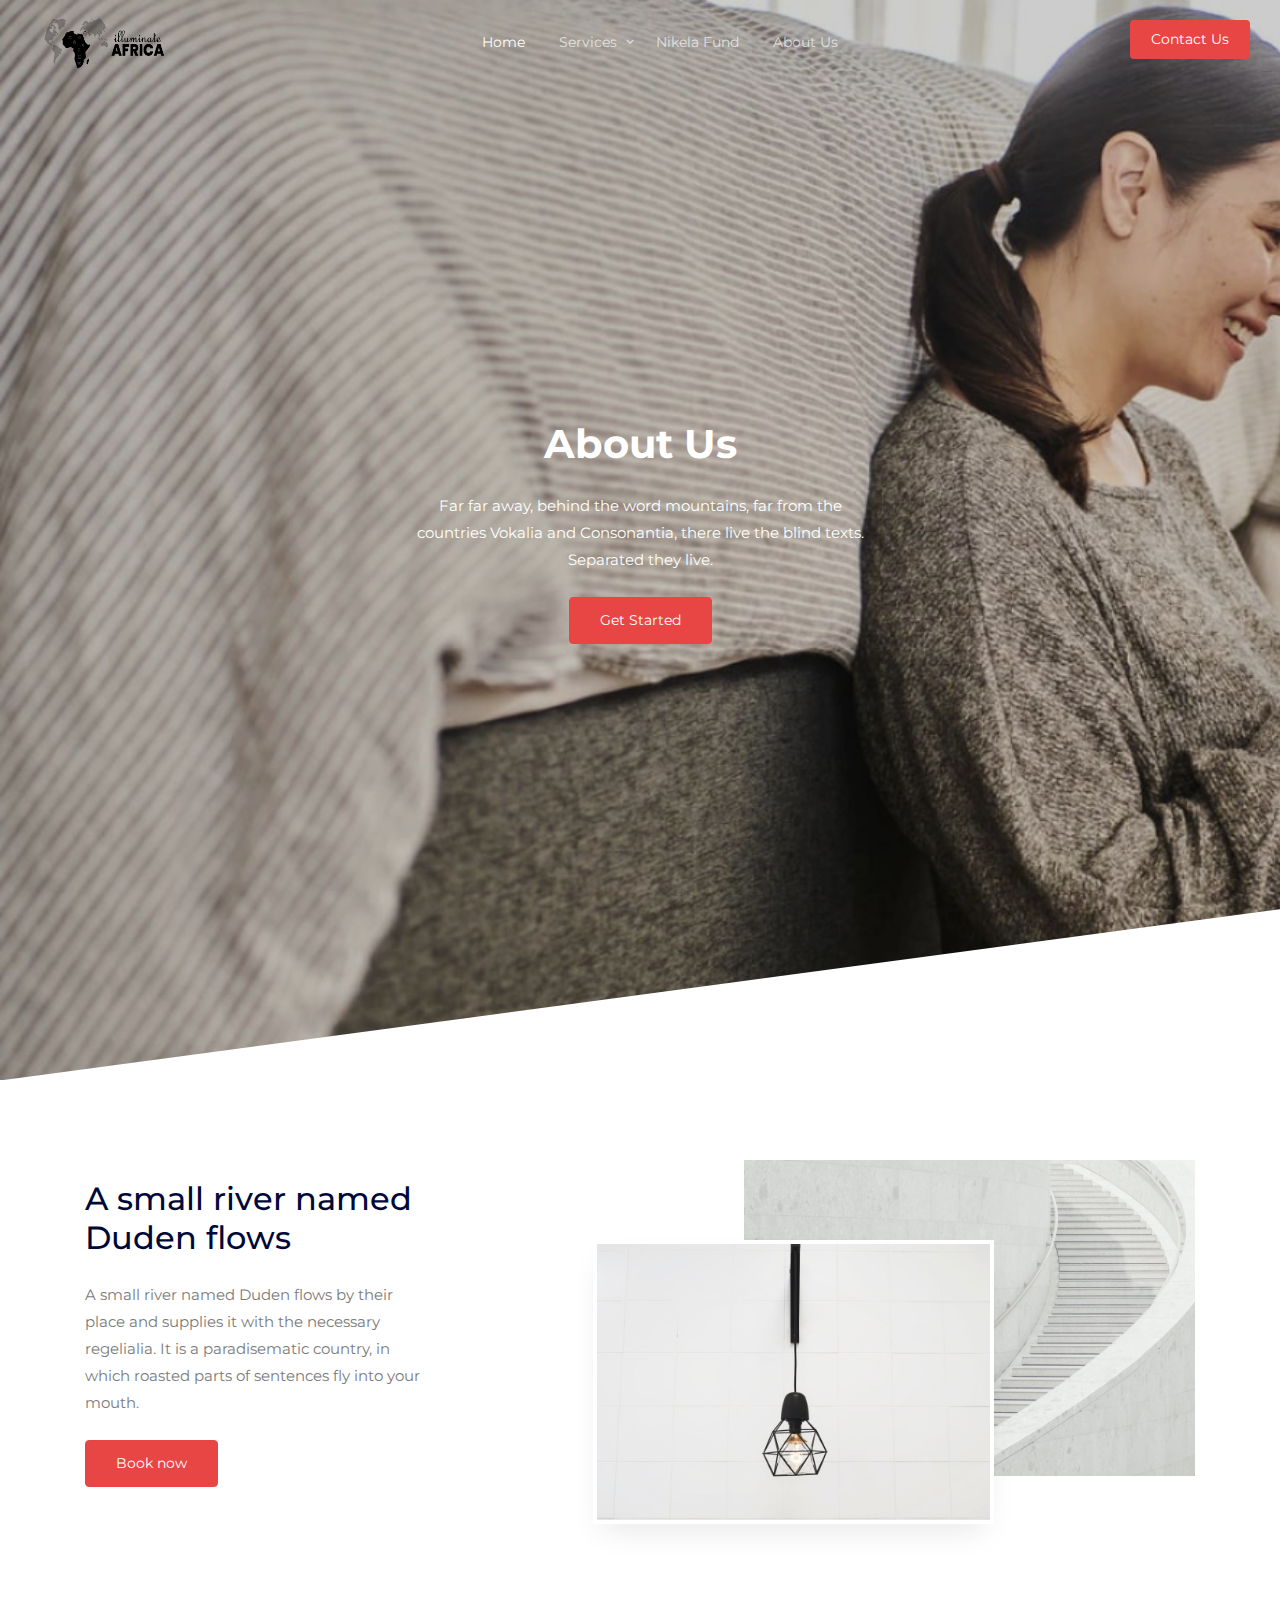
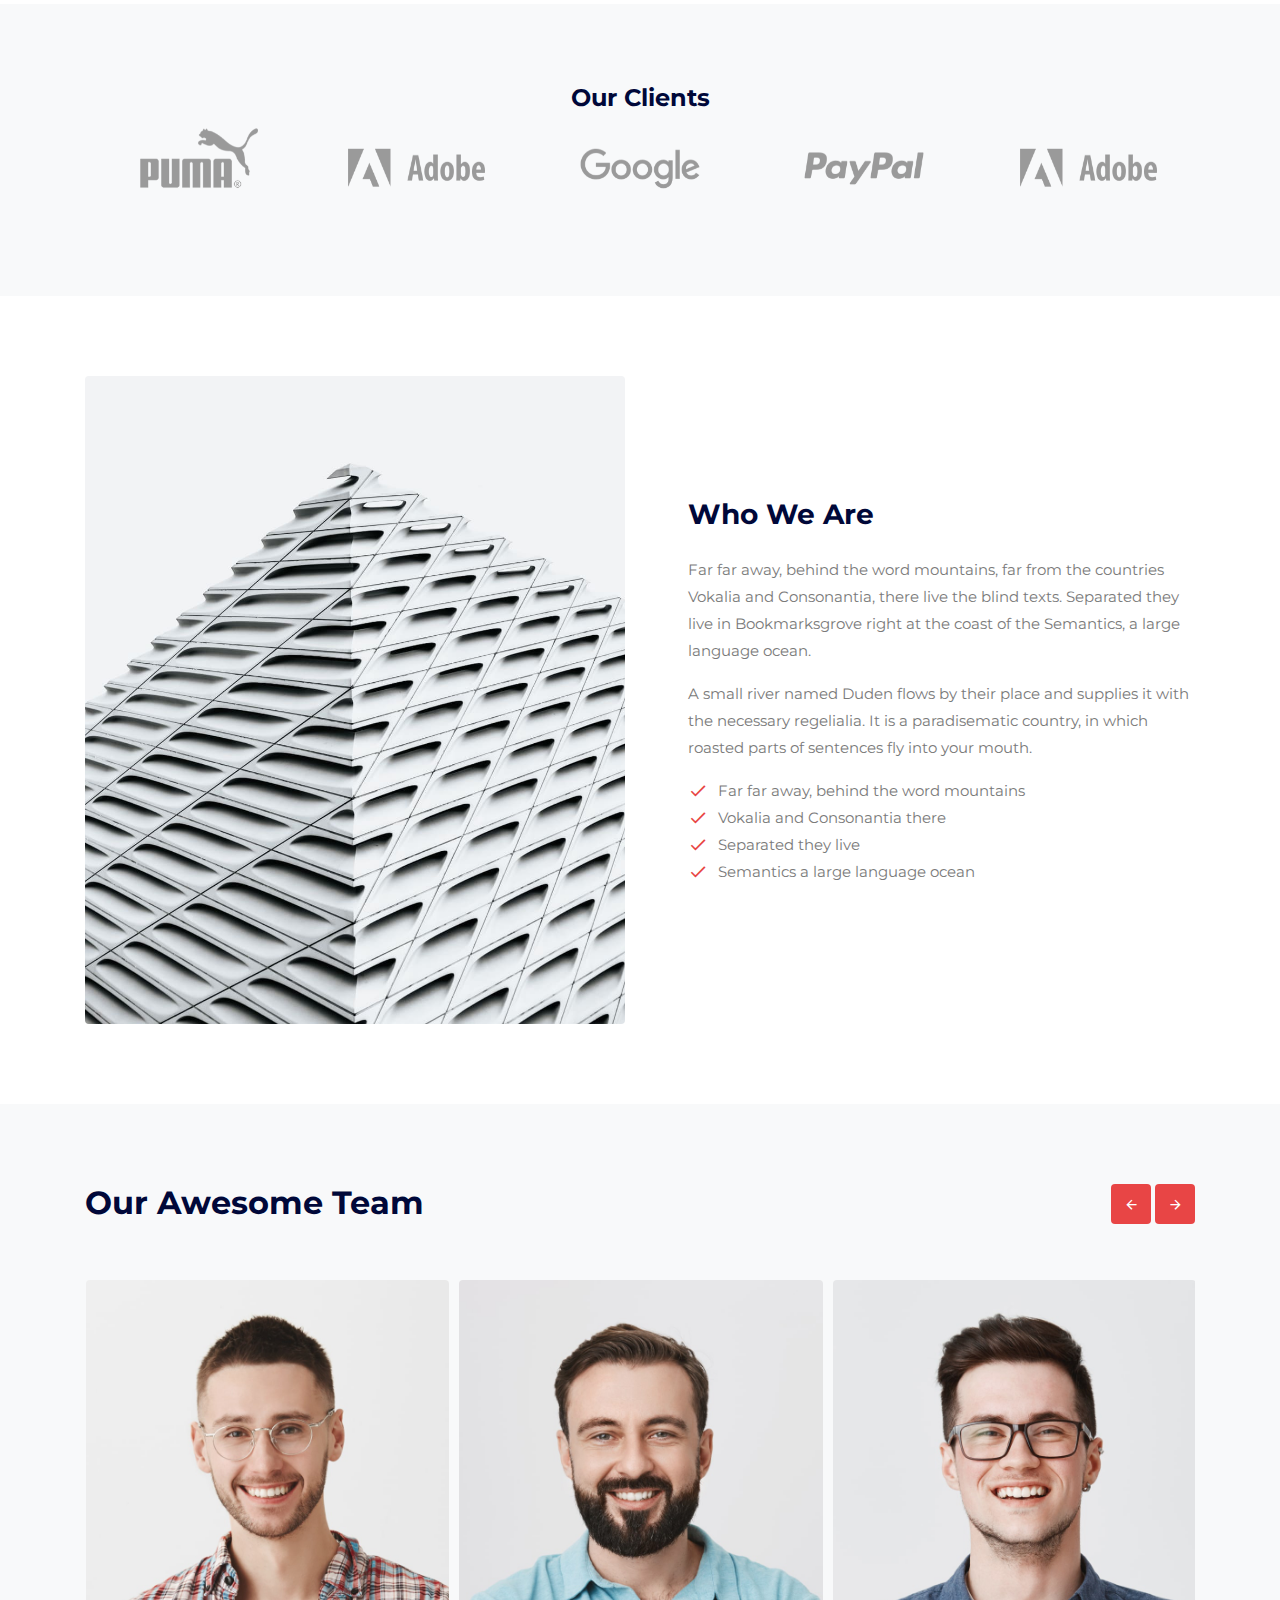
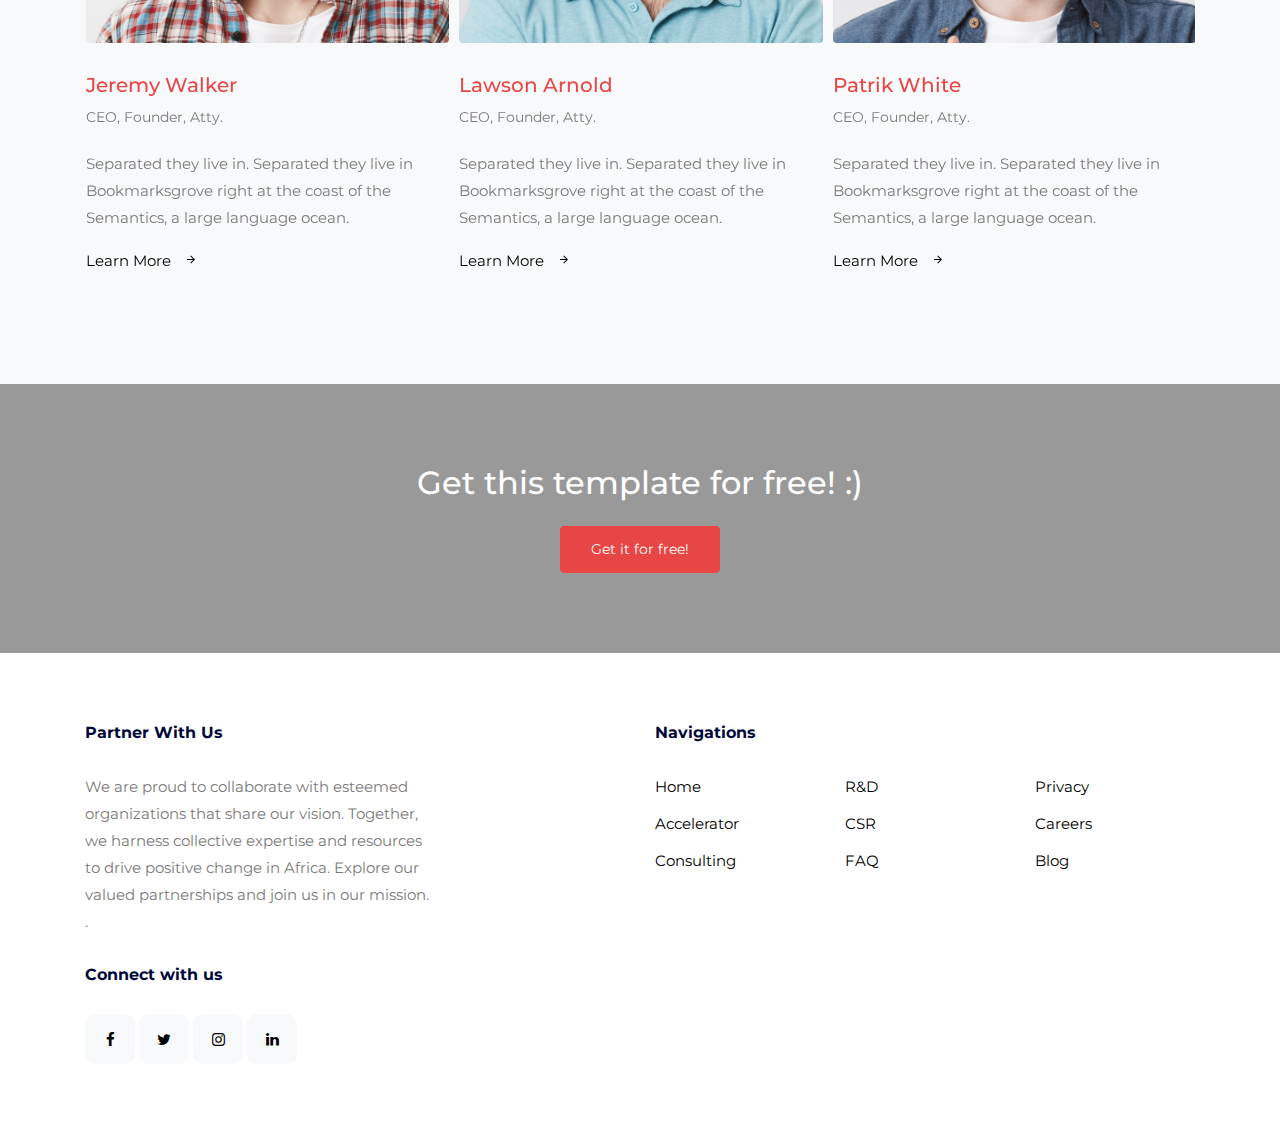
==== commit 6fb8cd89: "logos and images" ====
--- a/about.html
+++ b/about.html
@@ -47,7 +47,8 @@
 
       <nav class="site-nav">
         <div class="logo">
-          <a href="index.html" class="text-white">Append<span class="text-black">.</span></a>
+          <!-- <a href="index.html" class="text-white">Append<span class="text-black">.</span></a> -->
+          <a  href="index.html"><img src="images/ilm (1).png" width="150" height="180"  ></a>
         </div>
         <div class="row align-items-center">
           
@@ -75,7 +76,7 @@
                 </ul>
               </li>
               <li><a href="nikela.html">Nikela Fund</a></li>
-              <li><a href="about.html">About Us</a></li>
+              <li><a href="#">About Us</a></li>
             </ul>
 
             <ul class="js-clone-nav d-none d-lg-inline-block text-left site-menu float-right menu-absolute">
--- a/css/style.css
+++ b/css/style.css
@@ -9,6 +9,8 @@
 */
 html {
   overflow-x: hidden; }
+
+  owl-carousel .owl-item img{display:block;width:74%}
 
 body {
   font-family: "Montserrat", sans-serif;
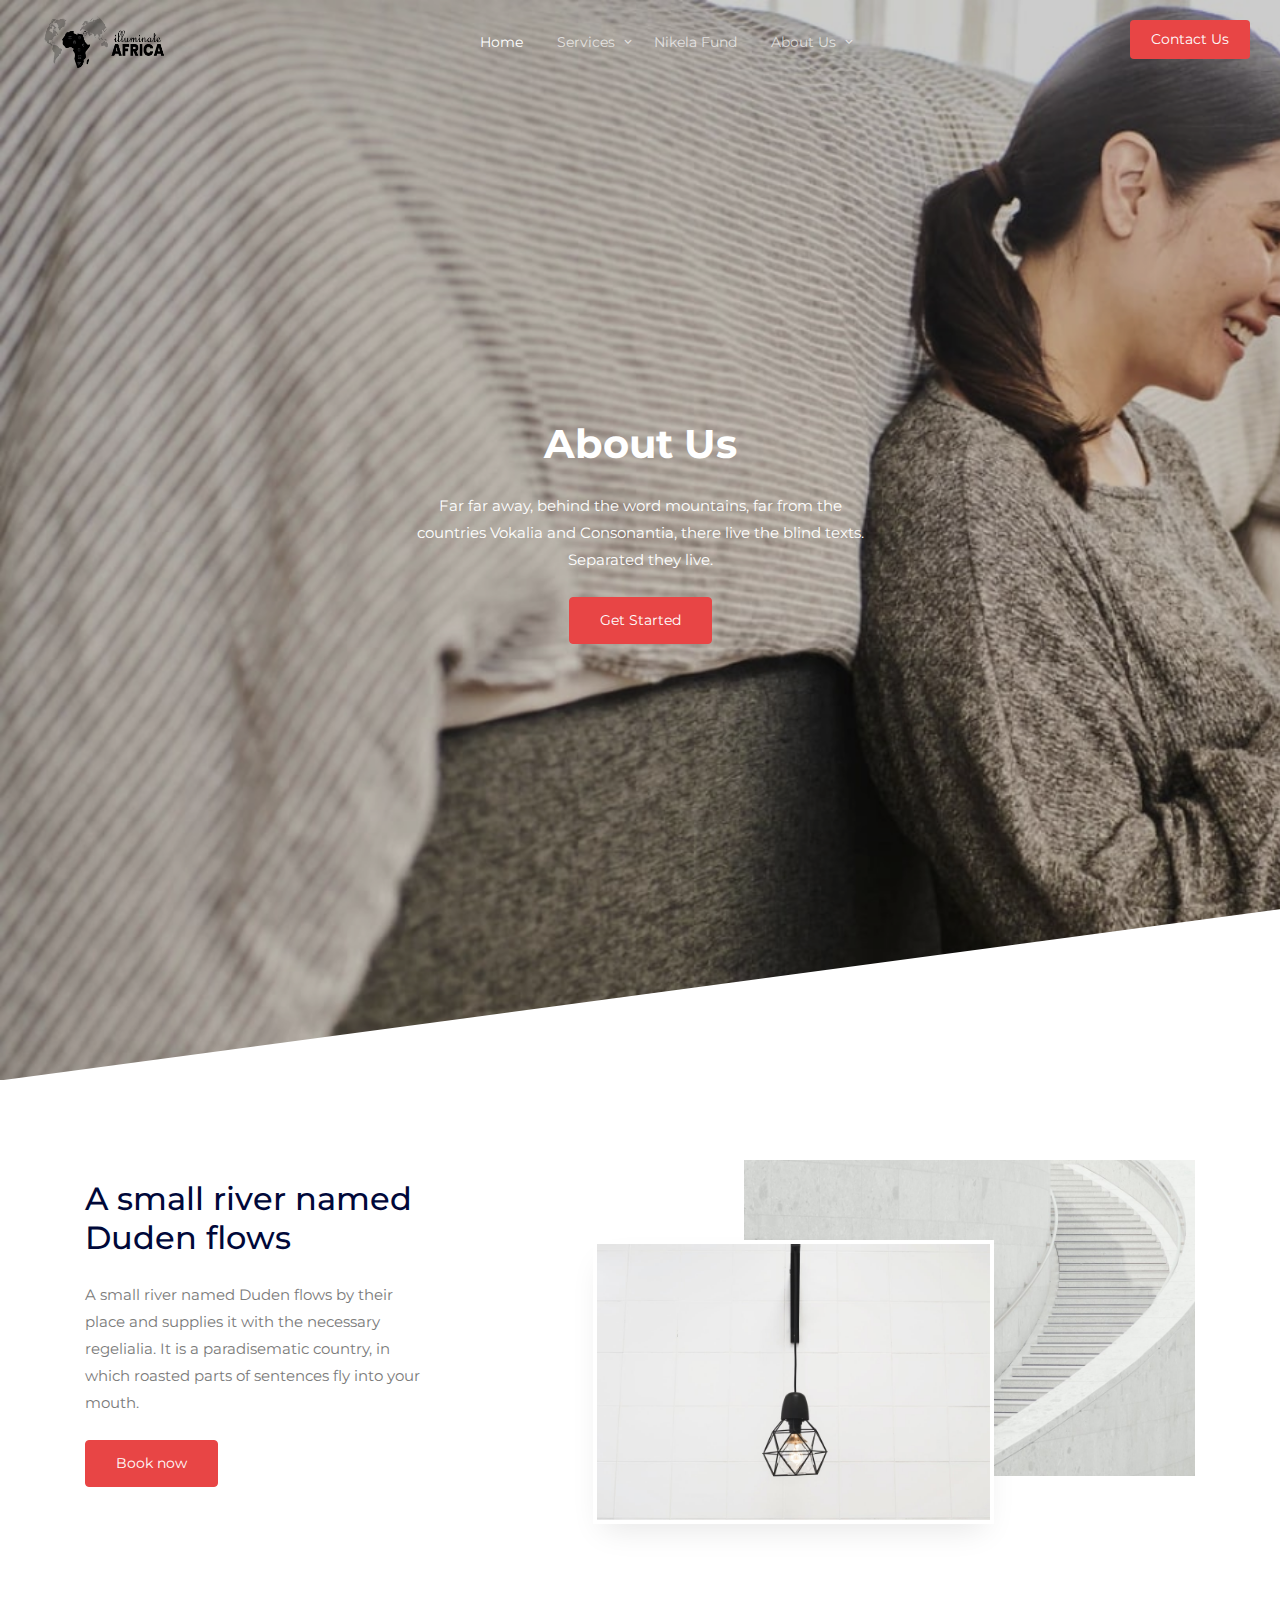
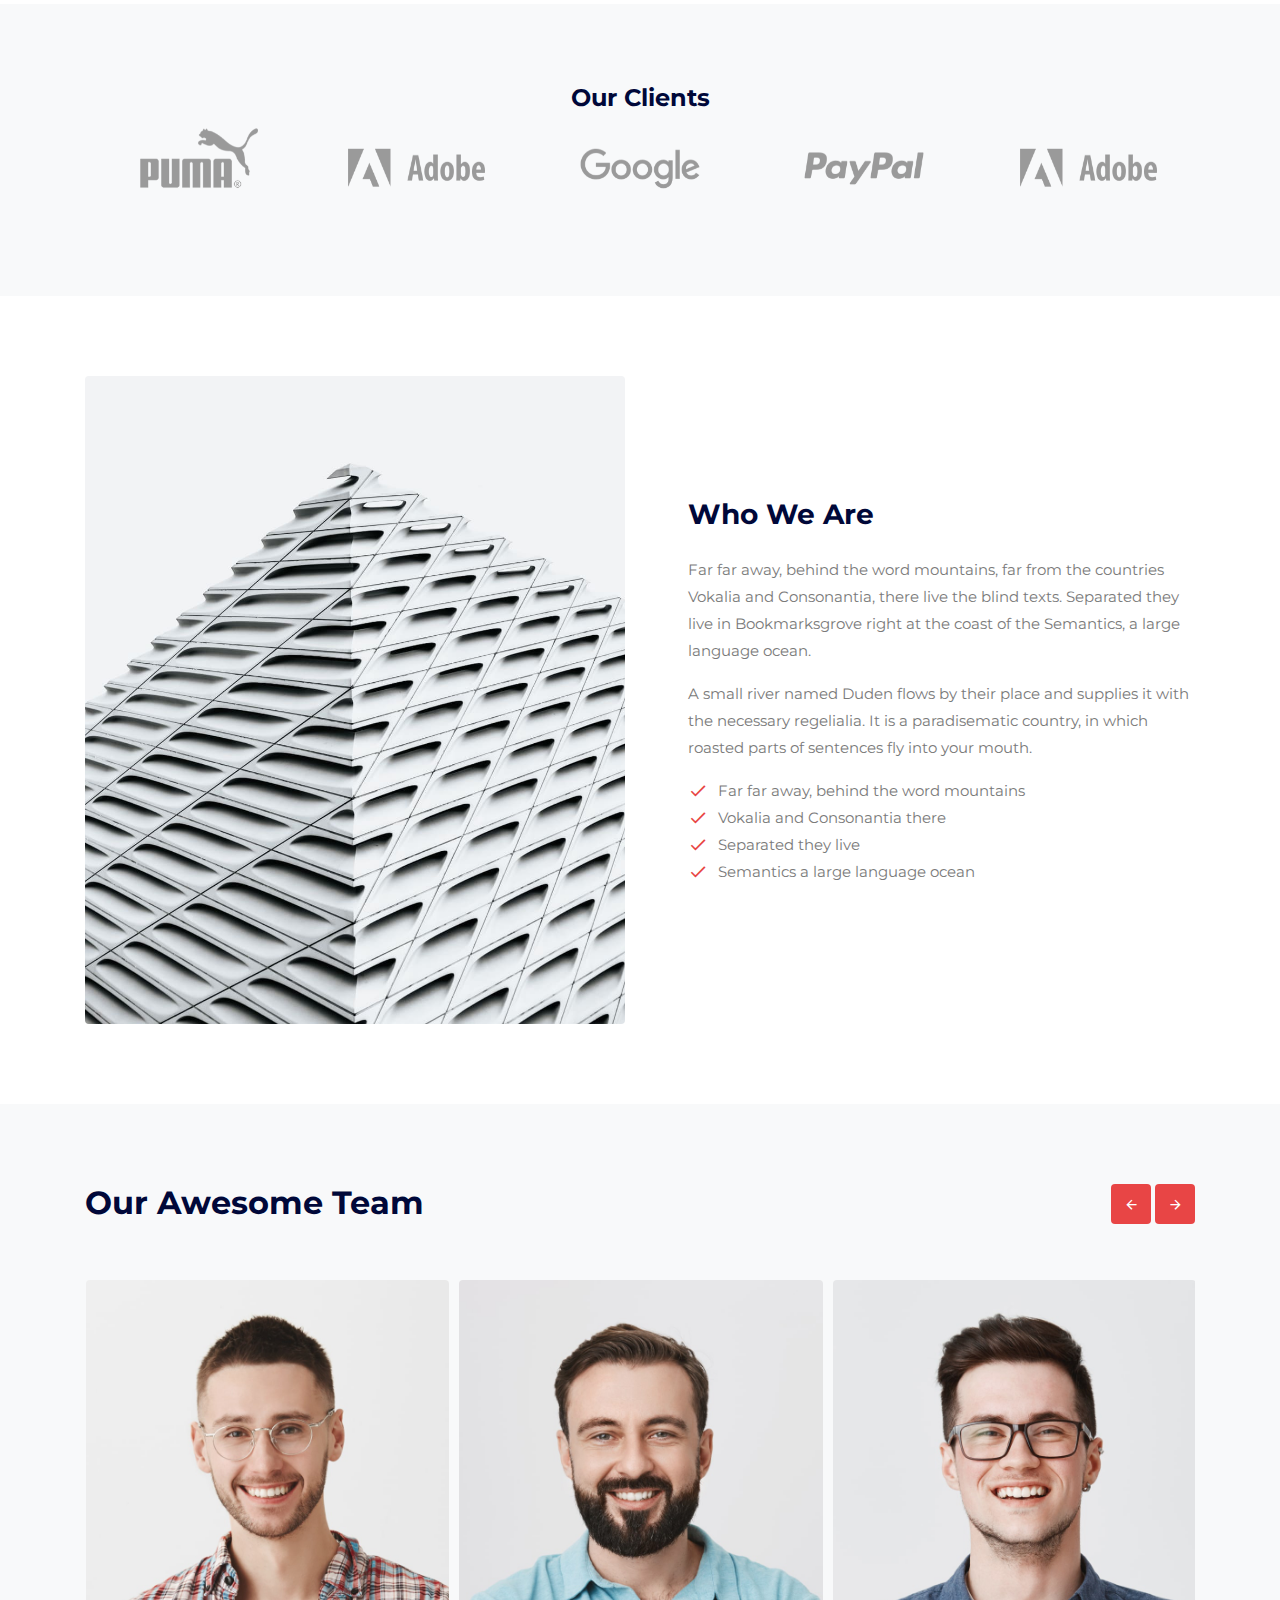
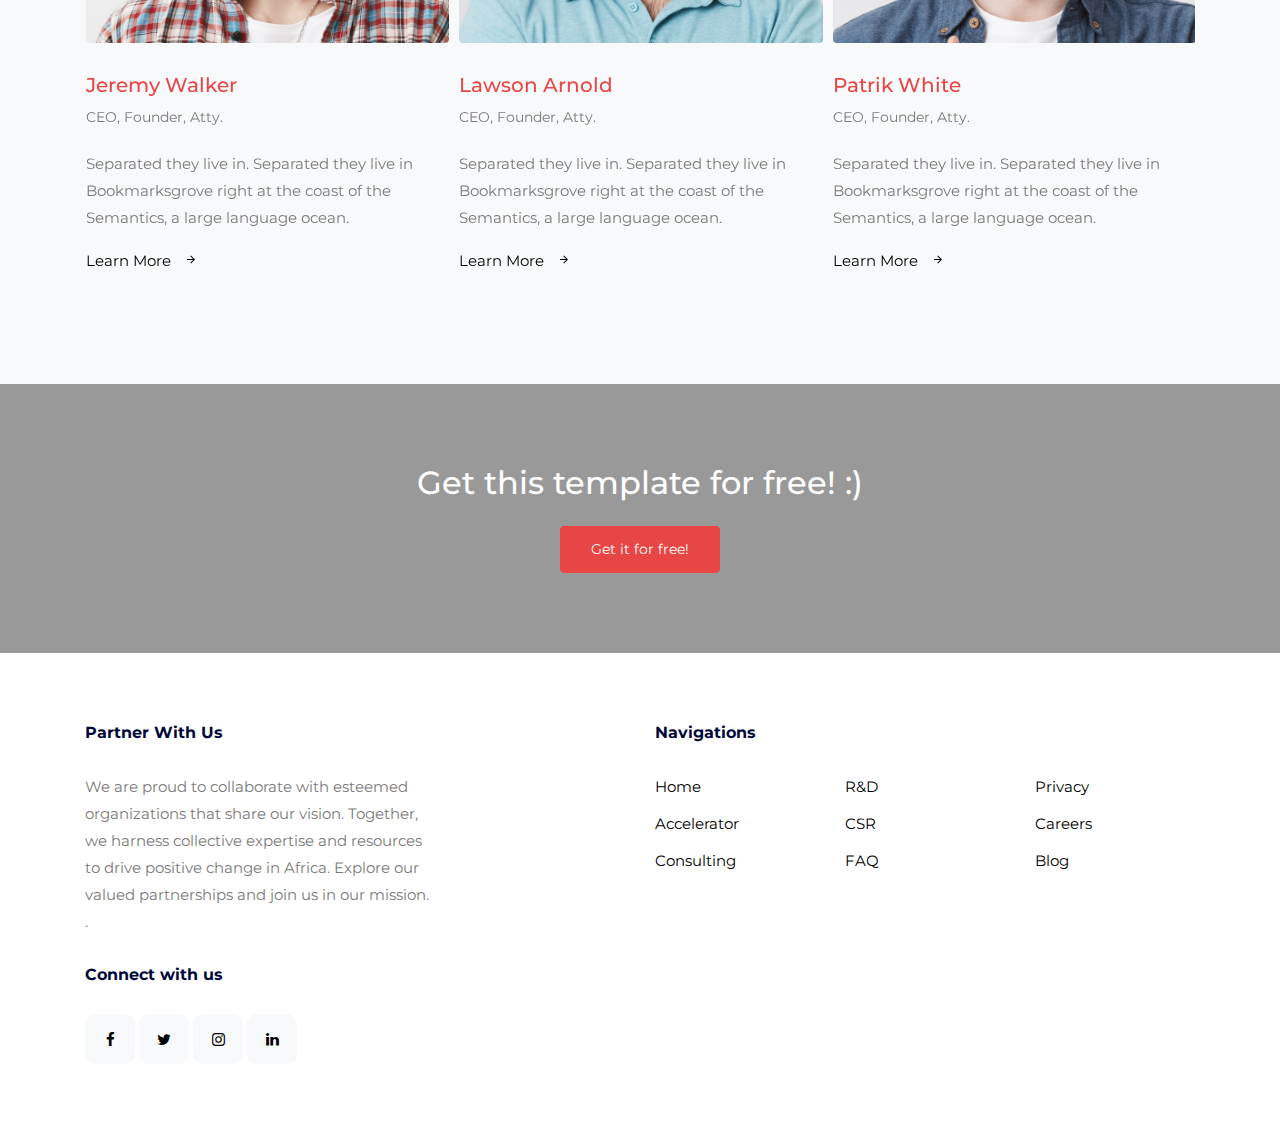
==== commit 4cab0082: "contact us done" ====
--- a/about.html
+++ b/about.html
@@ -10,7 +10,7 @@
   <meta charset="utf-8">
   <meta name="viewport" content="width=device-width, initial-scale=1, shrink-to-fit=no">
   <meta name="author" content="Untree.co">
-  <link rel="shortcut icon" href="favicon.png">
+  <link rel="shortcut icon" href="images/ia.png">
 
   <meta name="description" content="" />
   <meta name="keywords" content="bootstrap, bootstrap4" />
@@ -28,7 +28,7 @@
   <link rel="stylesheet" href="css/aos.css">
   <link rel="stylesheet" href="css/style.css">
 
-  <title>Append Free HTML Template by Untree.co</title>
+  <title>Illuminate Africa</title>
 </head>
 <body>
 
@@ -76,7 +76,14 @@
                 </ul>
               </li>
               <li><a href="nikela.html">Nikela Fund</a></li>
-              <li><a href="#">About Us</a></li>
+              <li class="has-children"> 
+                <a href="#">About Us</a>
+               <ul class="dropdown">
+                  <li><a href="#">Mission & Vision</a></li>
+                  <li><a href="#">Team</a></li>
+                  <li><a href="#">Advisory Board</a></li>
+                </ul> 
+              </li> 
             </ul>
 
             <ul class="js-clone-nav d-none d-lg-inline-block text-left site-menu float-right menu-absolute">
@@ -103,7 +110,7 @@
           <div class="col-lg-7 intro text-center">
             <h1 class="text-white font-weight-bold mb-4" data-aos="fade-up" data-aos-delay="0">About Us</h1>
             <p class="text-white mb-4" data-aos="fade-up" data-aos-delay="100">Far far away, behind the word mountains, far from the countries Vokalia and Consonantia, there live the blind texts. Separated they live.</p>
-            <p data-aos="fade-up" data-aos-delay="200"><a href="#" class="btn btn-primary">Get Started</a></p>
+            <p data-aos="fade-up" data-aos-delay="200"><a href="contact.html" class="btn btn-primary">Get Started</a></p>
             
           
           </div>
@@ -123,7 +130,7 @@
           <div class="col-lg-4">
             <h2 class="section-title mb-4">A small river named Duden flows</h2>
             <p>A small river named Duden flows by their place and supplies it with the necessary regelialia. It is a paradisematic country, in which roasted parts of sentences fly into your mouth.</p>
-            <p class="mt-4"><a href="#" class="btn btn-primary btn-md">Book now</a></p>
+            <p class="mt-4"><a href="contact.html" class="btn btn-primary btn-md">Book now</a></p>
           </div>
           <div class="col-lg-7 pl-lg-5 position-relative ">
 
